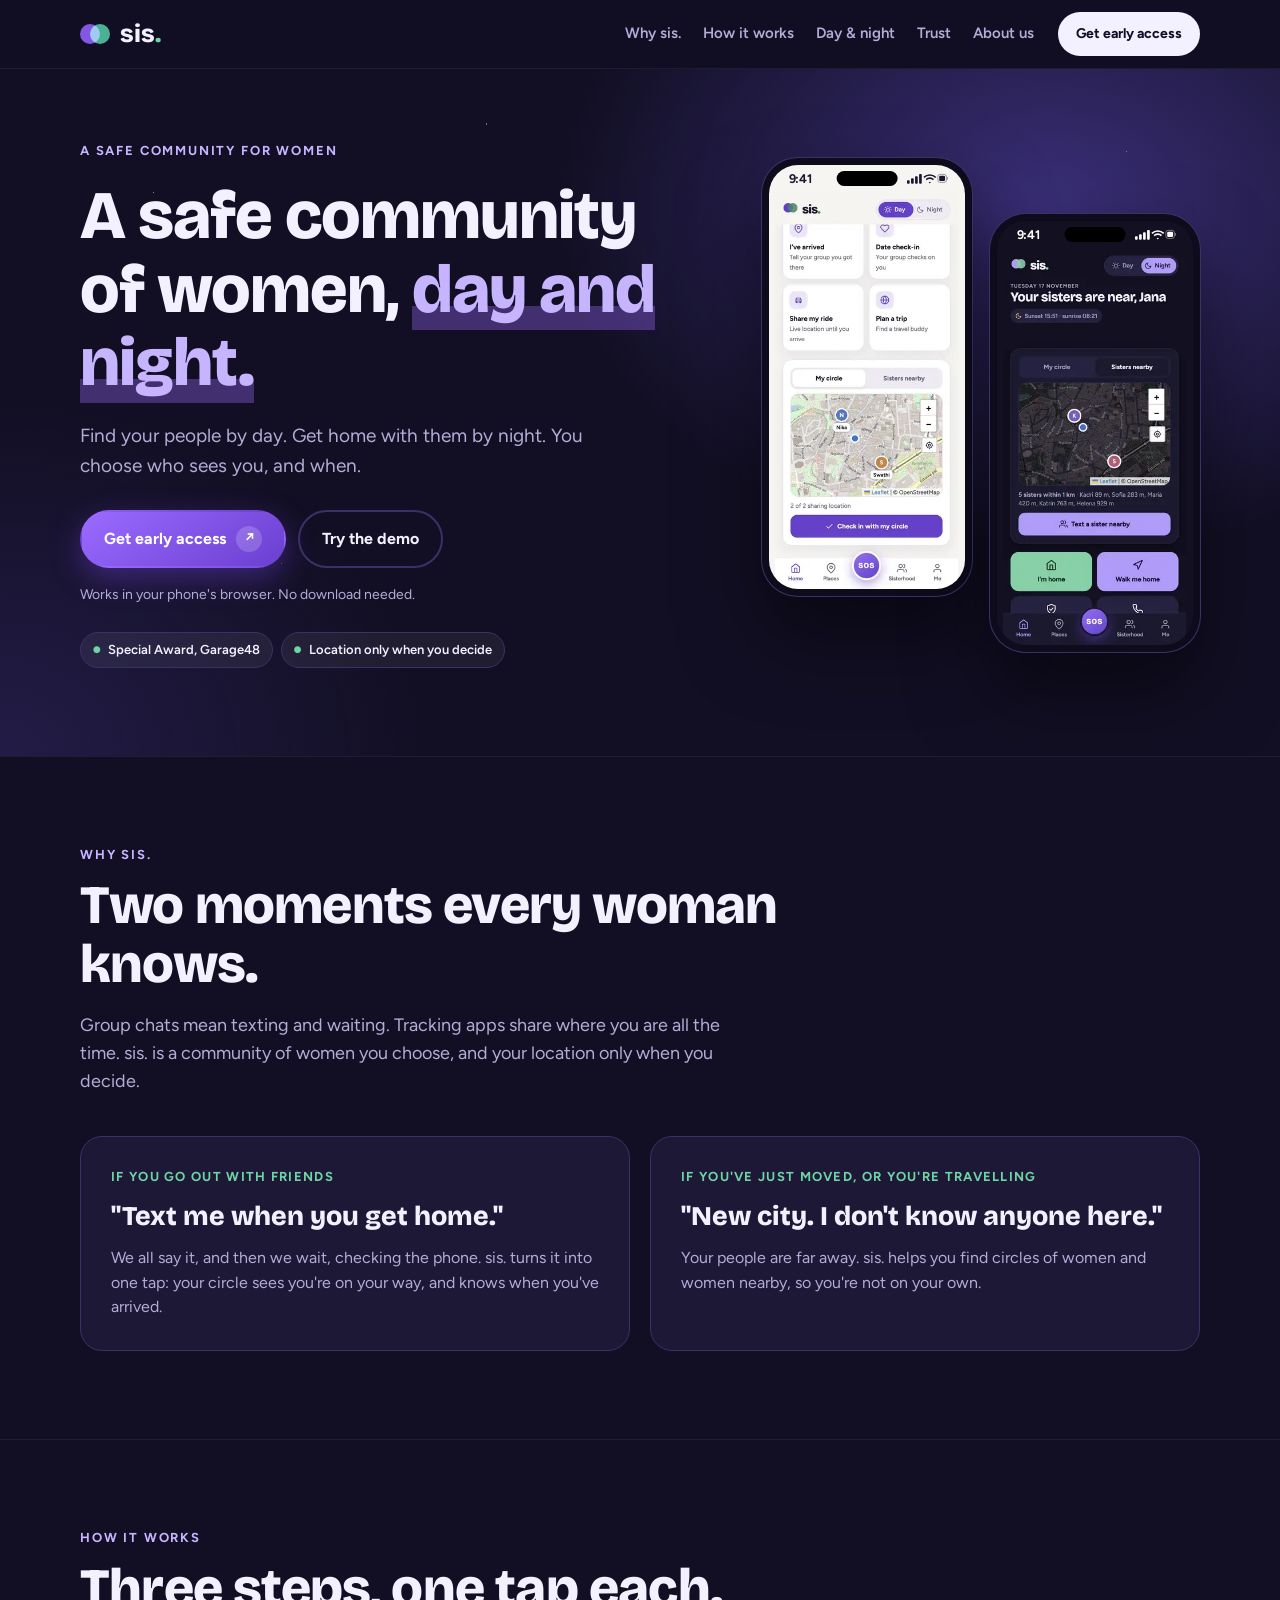
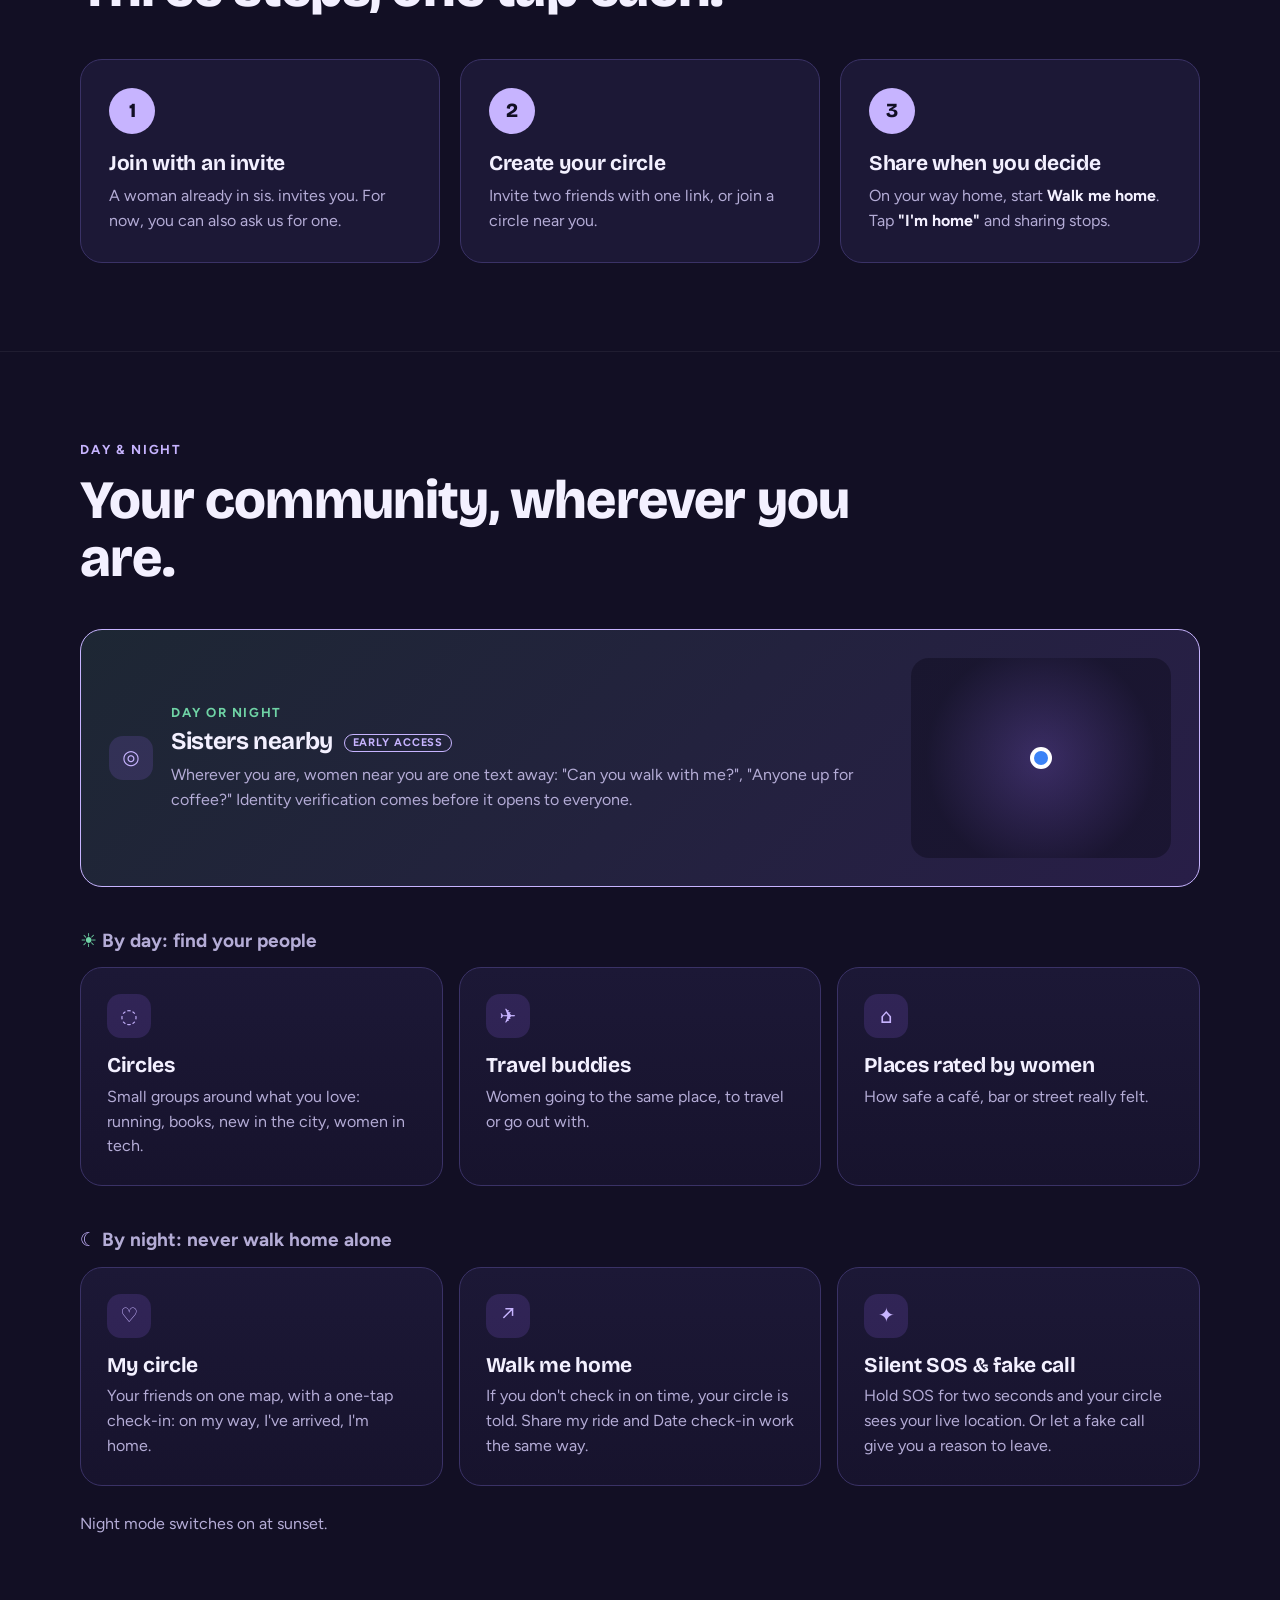
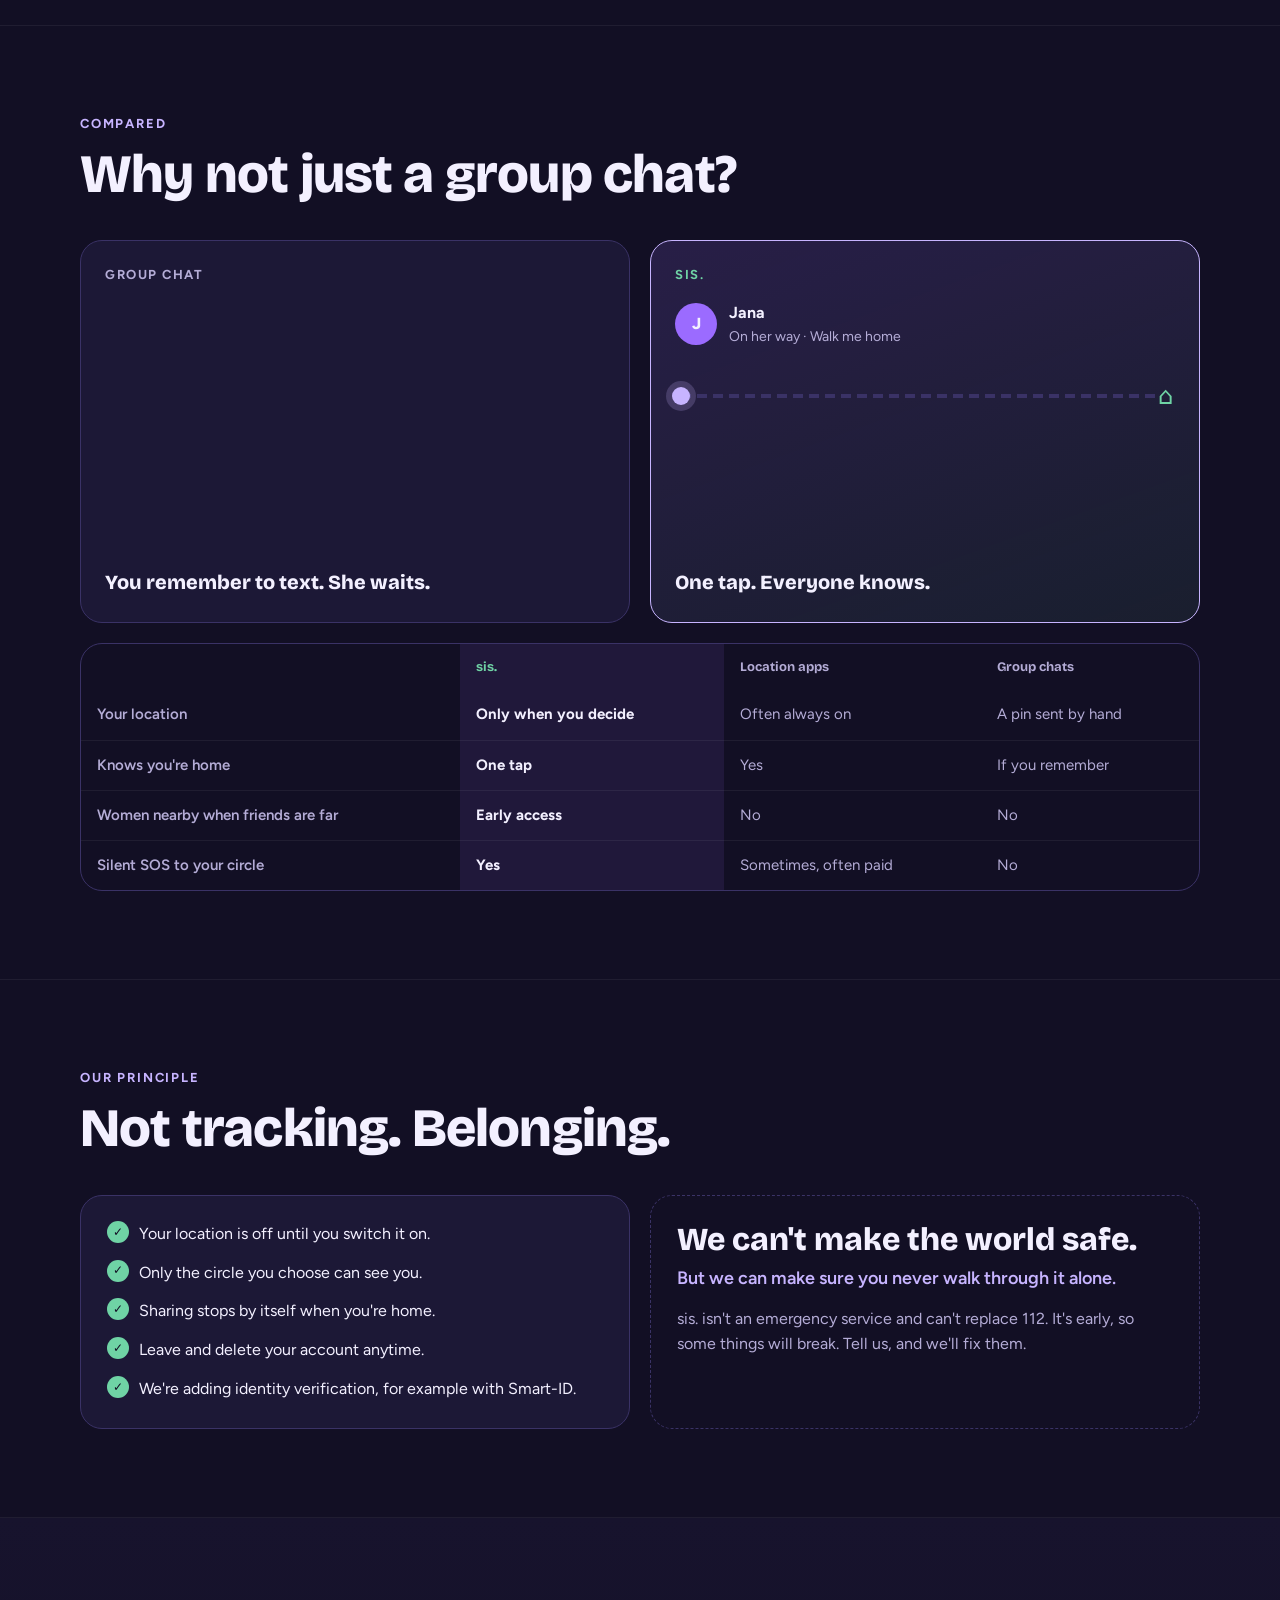
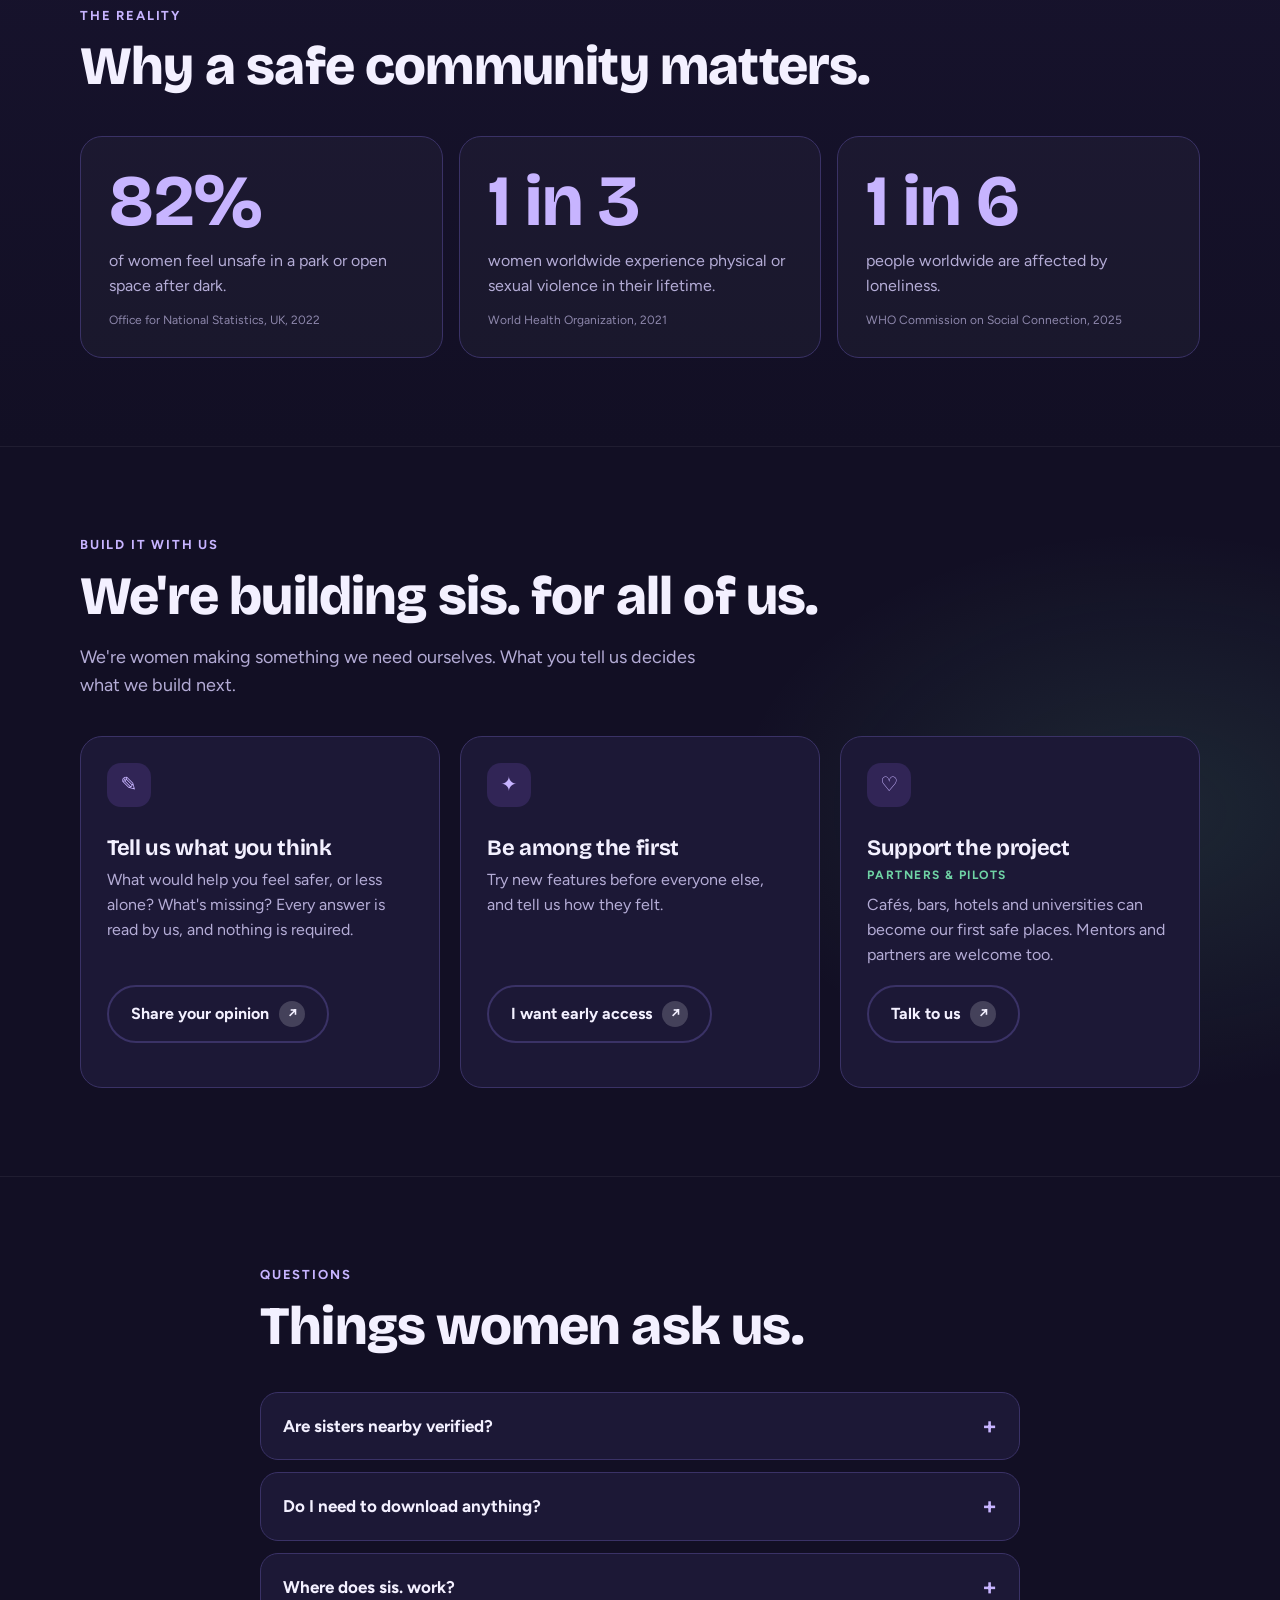
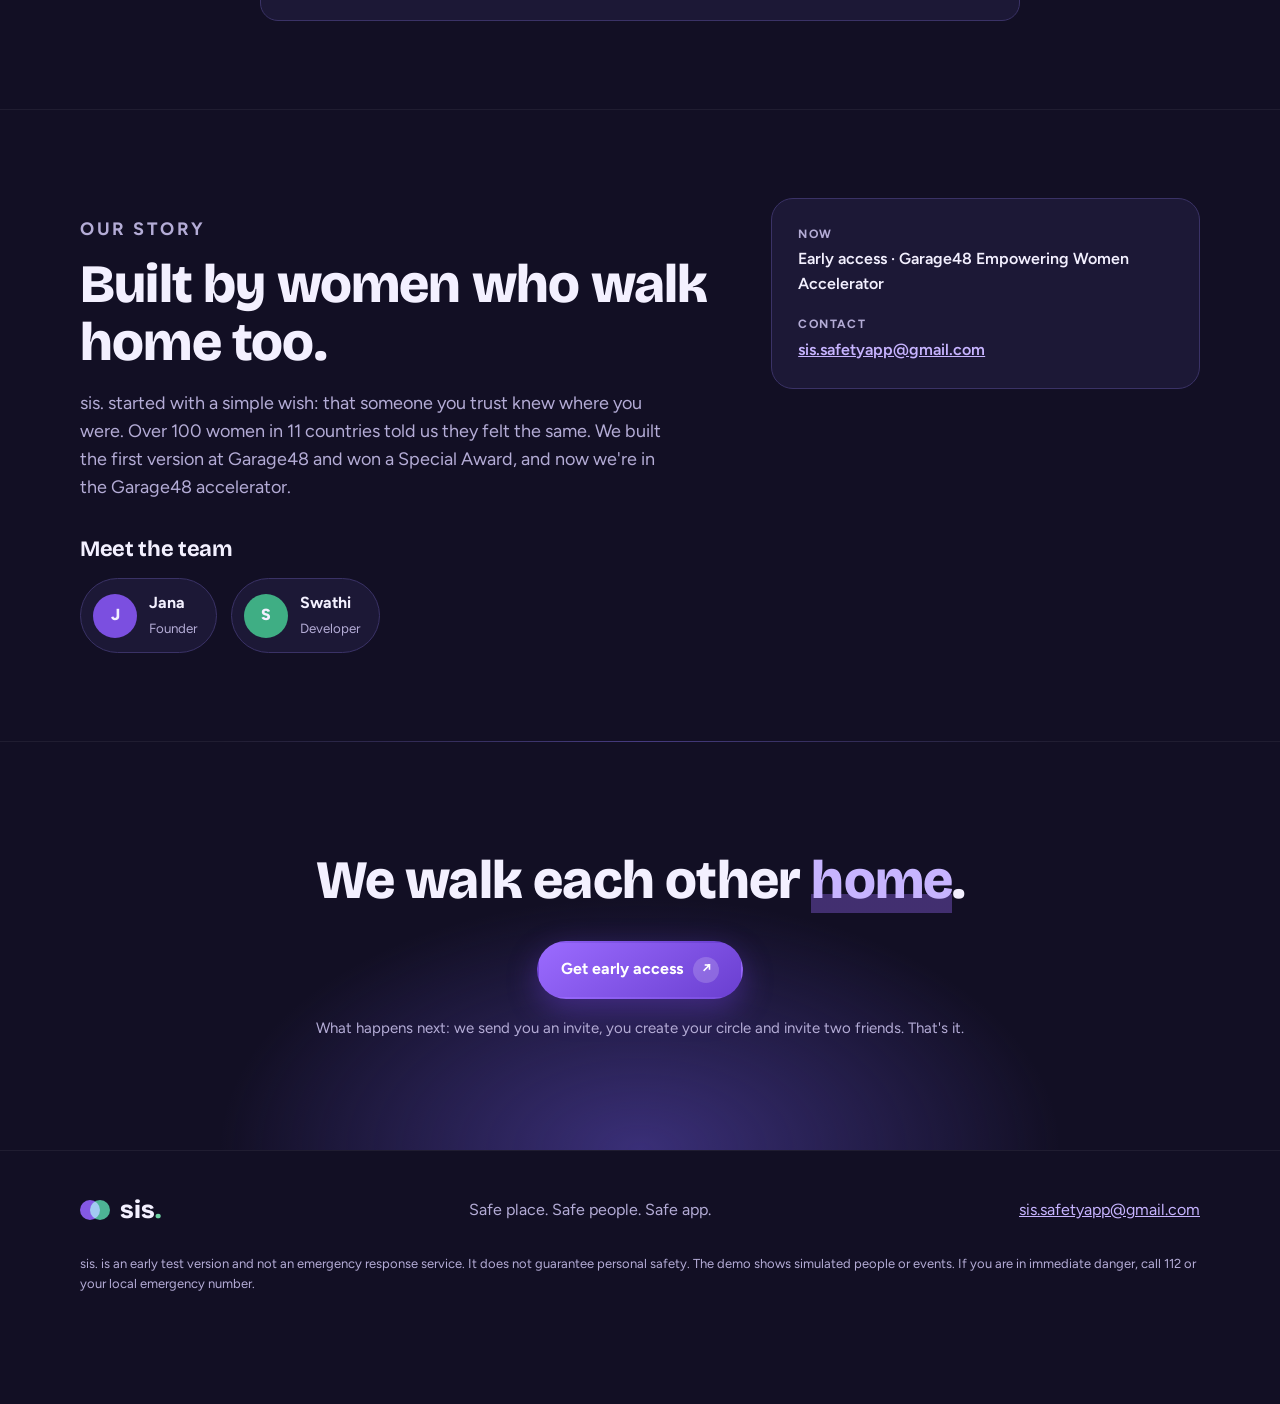
==== index.html @ d37a0a25 "Publish website from 8019225" ====
<!doctype html>
<html lang="en">
<head>
  <meta charset="utf-8">
  <meta name="viewport" content="width=device-width, initial-scale=1, viewport-fit=cover">
  <meta name="theme-color" content="#120f24">
  <meta name="description" content="sis. is a safe community of women. Find your people by day, get home with them by night. You choose who sees you, and when.">
  <meta property="og:type" content="website">
  <meta property="og:title" content="sis. — a safe community of women, day and night">
  <meta property="og:description" content="A safe community of women, day and night. Special Award at Garage48 Empowering Women Hackathon.">
  <meta property="og:url" content="https://sis-safetyapp.github.io/sis/">
  <title>sis. — a safe community of women, day and night</title>
  <link rel="icon" type="image/svg+xml" href="./icon.svg">
  <link rel="preconnect" href="https://fonts.googleapis.com">
  <link rel="preconnect" href="https://fonts.gstatic.com" crossorigin>
  <link href="https://fonts.googleapis.com/css2?family=Bricolage+Grotesque:opsz,wght@12..96,500..800&family=Figtree:wght@400;500;600;700;800&display=swap" rel="stylesheet">
  <link rel="stylesheet" href="./landing.css">
</head>
<body>
  <a class="skip-link" href="#main">Skip to content</a>

  <header class="site-header">
    <div class="container header-inner">
      <a class="brand" href="./" aria-label="sis. home">
        <span class="brand-symbol" aria-hidden="true"><span></span><span></span></span>
        <span>sis<span class="brand-period">.</span></span>
      </a>
      <nav class="main-nav" aria-label="Main navigation">
        <a href="#why">Why sis.</a>
        <a href="#how">How it works</a>
        <a href="#features">Day &amp; night</a>
        <a href="#trust">Trust</a>
        <a href="#about">About us</a>
      </nav>
      <a class="btn btn-small btn-light" href="mailto:sis.safetyapp@gmail.com?subject=Early%20access%20to%20sis.">Get early access</a>
    </div>
  </header>

  <main id="main">

    <!-- HERO -->
    <section class="hero" aria-labelledby="hero-title">
      <div class="stars" aria-hidden="true"></div>
      <div class="container hero-grid">
        <div class="hero-copy">
          <p class="kicker">A safe community for women</p>
          <h1 id="hero-title">A safe community of women, <span class="hl">day and night.</span></h1>
          <p class="lead">Find your people by day. Get home with them by night. You choose who sees you, and when.</p>
          <div class="hero-actions">
            <a class="btn btn-primary" href="mailto:sis.safetyapp@gmail.com?subject=Early%20access%20to%20sis.">Get early access <span class="btn-arrow" aria-hidden="true">↗</span></a>
            <a class="btn btn-ghost" href="./demo/">Try the demo</a>
          </div>
          <p class="hero-note">Works in your phone's browser. No download needed.</p>
          <ul class="badges" aria-label="Highlights">
            <li>Special Award, Garage48</li>
            <li>Location only when you decide</li>
          </ul>
        </div>

        <div class="phones" role="img" aria-label="Two real sis. screens from the demo: by day, your circle on the map; by night, sisters nearby on the same map">
          <div class="mock-phone"><div class="screen shot-day"><div class="sbar" aria-hidden="true"><span class="sb-time">9:41</span><span class="island"></span><span class="sb-ic"><svg viewBox="0 0 46 12" aria-hidden="true"><g fill="currentColor"><rect x="0" y="8" width="3" height="4" rx="1"/><rect x="4.5" y="6" width="3" height="6" rx="1"/><rect x="9" y="3.5" width="3" height="8.5" rx="1"/><rect x="13.5" y="1" width="3" height="11" rx="1"/><path d="M25.5 3.2a8.6 8.6 0 0 1 6 2.4l1.2-1.3a10.4 10.4 0 0 0-14.4 0l1.2 1.3a8.6 8.6 0 0 1 6-2.4Zm0 3.4a5 5 0 0 1 3.5 1.4l1.2-1.3a6.8 6.8 0 0 0-9.4 0l1.2 1.3a5 5 0 0 1 3.5-1.4Zm0 3.3a1.6 1.6 0 0 0-1.2.5l1.2 1.3 1.2-1.3a1.6 1.6 0 0 0-1.2-.5Z"/><rect x="34.5" y="1.5" width="9.5" height="9" rx="2.4" fill="none" stroke="currentColor" stroke-opacity=".45"/><rect x="36" y="3" width="6.5" height="6" rx="1.3"/><rect x="44.8" y="4.5" width="1.2" height="3" rx=".6" opacity=".45"/></g></svg></span></div></div></div>
          <div class="mock-phone"><div class="screen shot-night"><div class="sbar" aria-hidden="true"><span class="sb-time">9:41</span><span class="island"></span><span class="sb-ic"><svg viewBox="0 0 46 12" aria-hidden="true"><g fill="currentColor"><rect x="0" y="8" width="3" height="4" rx="1"/><rect x="4.5" y="6" width="3" height="6" rx="1"/><rect x="9" y="3.5" width="3" height="8.5" rx="1"/><rect x="13.5" y="1" width="3" height="11" rx="1"/><path d="M25.5 3.2a8.6 8.6 0 0 1 6 2.4l1.2-1.3a10.4 10.4 0 0 0-14.4 0l1.2 1.3a8.6 8.6 0 0 1 6-2.4Zm0 3.4a5 5 0 0 1 3.5 1.4l1.2-1.3a6.8 6.8 0 0 0-9.4 0l1.2 1.3a5 5 0 0 1 3.5-1.4Zm0 3.3a1.6 1.6 0 0 0-1.2.5l1.2 1.3 1.2-1.3a1.6 1.6 0 0 0-1.2-.5Z"/><rect x="34.5" y="1.5" width="9.5" height="9" rx="2.4" fill="none" stroke="currentColor" stroke-opacity=".45"/><rect x="36" y="3" width="6.5" height="6" rx="1.3"/><rect x="44.8" y="4.5" width="1.2" height="3" rx=".6" opacity=".45"/></g></svg></span></div></div></div>
        </div>
      </div>
    </section>

    <!-- WHY: relevance + preference -->
    <section class="section" id="why" aria-labelledby="why-title">
      <div class="container">
        <p class="eyebrow">Why sis.</p>
        <h2 id="why-title" class="display">Two moments every woman knows.</h2>
        <p class="section-lead">Group chats mean texting and waiting. Tracking apps share where you are all the time. sis. is a community of women you choose, and your location only when you decide.</p>
        <div class="split">
          <article class="persona">
            <p class="persona-who">If you go out with friends</p>
            <p class="persona-quote">"Text me when you get home."</p>
            <p>We all say it, and then we wait, checking the phone. sis. turns it into one tap: your circle sees you're on your way, and knows when you've arrived.</p>
          </article>
          <article class="persona">
            <p class="persona-who">If you've just moved, or you're travelling</p>
            <p class="persona-quote">"New city. I don't know anyone here."</p>
            <p>Your people are far away. sis. helps you find circles of women and women nearby, so you're not on your own.</p>
          </article>
        </div>
      </div>
    </section>

    <!-- HOW -->
    <section class="section" id="how" aria-labelledby="how-title">
      <div class="container">
        <p class="eyebrow">How it works</p>
        <h2 id="how-title" class="display">Three steps, one tap each.</h2>
        <ol class="steps">
          <li><span class="step-n">1</span><h3>Join with an invite</h3><p>A woman already in sis. invites you. For now, you can also ask us for one.</p></li>
          <li><span class="step-n">2</span><h3>Create your circle</h3><p>Invite two friends with one link, or join a circle near you.</p></li>
          <li><span class="step-n">3</span><h3>Share when you decide</h3><p>On your way home, start <b>Walk me home</b>. Tap <b>"I'm home"</b> and sharing stops.</p></li>
        </ol>
      </div>
    </section>

    <!-- DAY & NIGHT -->
    <section class="section" id="features" aria-labelledby="features-title">
      <div class="container">
        <p class="eyebrow">Day &amp; night</p>
        <h2 id="features-title" class="display">Your community, wherever you are.</h2>
        <article class="nearby">
          <span class="f-ic" aria-hidden="true">◎</span>
          <div>
            <p class="nearby-when">Day or night</p>
            <h3>Sisters nearby <span class="tag">early access</span></h3>
            <p>Wherever you are, women near you are one text away: "Can you walk with me?", "Anyone up for coffee?" Identity verification comes before it opens to everyone.</p>
          </div>
          <div class="radar" aria-hidden="true">
            <span class="ring"></span><span class="ring r2"></span>
            <span class="me"></span>
            <span class="sis s1">K</span><span class="sis s2">M</span><span class="sis s3">H</span>
            <p class="rb ask">Can someone walk with me?</p>
            <p class="rb ans"><b>Kadri · 89 m</b>On my way, 2 min</p>
          </div>
        </article>
        <h3 class="group-title"><span class="sun" aria-hidden="true">☀</span> By day: find your people</h3>
        <div class="feature-grid">
          <article class="feature"><span class="f-ic" aria-hidden="true">◌</span><h3>Circles</h3><p>Small groups around what you love: running, books, new in the city, women in tech.</p></article>
          <article class="feature"><span class="f-ic" aria-hidden="true">✈</span><h3>Travel buddies</h3><p>Women going to the same place, to travel or go out with.</p></article>
          <article class="feature"><span class="f-ic" aria-hidden="true">⌂</span><h3>Places rated by women</h3><p>How safe a café, bar or street really felt.</p></article>
        </div>
        <h3 class="group-title"><span class="moon" aria-hidden="true">☾</span> By night: never walk home alone</h3>
        <div class="feature-grid">
          <article class="feature"><span class="f-ic" aria-hidden="true">♡</span><h3>My circle</h3><p>Your friends on one map, with a one-tap check-in: on my way, I've arrived, I'm home.</p></article>
          <article class="feature"><span class="f-ic" aria-hidden="true">↗</span><h3>Walk me home</h3><p>If you don't check in on time, your circle is told. Share my ride and Date check-in work the same way.</p></article>
          <article class="feature"><span class="f-ic" aria-hidden="true">✦</span><h3>Silent SOS &amp; fake call</h3><p>Hold SOS for two seconds and your circle sees your live location. Or let a fake call give you a reason to leave.</p></article>
        </div>
        <p class="note-line">Night mode switches on at sunset.</p>
      </div>
    </section>

    <!-- COMPARED: compact, animated -->
    <section class="section" id="compared" aria-labelledby="compared-title">
      <div class="container">
        <p class="eyebrow">Compared</p>
        <h2 id="compared-title" class="display">Why not just a group chat?</h2>
        <div class="vs">
          <div class="vs-card">
            <p class="vs-head">Group chat</p>
            <div class="chat" aria-label="A group chat: Text me when you get home. Then: Home? Then: Jana?? Still no answer.">
              <p class="bub b1"><span>Nika · 23:10</span>Text me when you get home!</p>
              <p class="bub b2"><span>Nika · 23:48</span>Home?</p>
              <p class="bub b3"><span>Nika · 00:15</span>Jana??</p>
              <p class="typing" aria-hidden="true"><i></i><i></i><i></i></p>
            </div>
            <p class="vs-foot">You remember to text. She waits.</p>
          </div>
          <div class="vs-card us">
            <p class="vs-head">sis.</p>
            <div class="walk" aria-label="sis.: Jana is on her way, then Jana is home, and sharing stops.">
              <div class="who"><span class="av">J</span><span><b>Jana</b><span class="st st-way">On her way · Walk me home</span><span class="st st-home">Home · 00:12</span></span></div>
              <div class="route" aria-hidden="true"><span class="dot"></span><span class="pin">⌂</span></div>
              <p class="done" aria-hidden="true">✓ Your circle knows. Sharing stopped.</p>
            </div>
            <p class="vs-foot">One tap. Everyone knows.</p>
          </div>
        </div>
        <div class="table-wrap" role="region" aria-label="Comparison, scroll sideways" tabindex="0">
          <table class="compare">
            <thead><tr><th scope="col"></th><th scope="col" class="us">sis.</th><th scope="col">Location apps</th><th scope="col">Group chats</th></tr></thead>
            <tbody>
              <tr><th scope="row">Your location</th><td class="us" data-l="sis.">Only when you decide</td><td data-l="Location apps">Often always on</td><td data-l="Group chats">A pin sent by hand</td></tr>
              <tr><th scope="row">Knows you're home</th><td class="us" data-l="sis.">One tap</td><td data-l="Location apps">Yes</td><td data-l="Group chats">If you remember</td></tr>
              <tr><th scope="row">Women nearby when friends are far</th><td class="us" data-l="sis.">Early access</td><td data-l="Location apps">No</td><td data-l="Group chats">No</td></tr>
              <tr><th scope="row">Silent SOS to your circle</th><td class="us" data-l="sis.">Yes</td><td data-l="Location apps">Sometimes, often paid</td><td data-l="Group chats">No</td></tr>
            </tbody>
          </table>
        </div>
      </div>
    </section>

    <!-- TRUST: comparison + principles + small imperfection -->
    <section class="section" id="trust" aria-labelledby="trust-title">
      <div class="container">
        <p class="eyebrow">Our principle</p>
        <h2 id="trust-title" class="display">Not tracking. Belonging.</h2>
        <div class="trust-grid">
          <ul class="checks">
            <li>Your location is off until you switch it on.</li>
            <li>Only the circle you choose can see you.</li>
            <li>Sharing stops by itself when you're home.</li>
            <li>Leave and delete your account anytime.</li>
            <li>We're adding identity verification, for example with Smart-ID.</li>
          </ul>
          <div class="honest"><p class="honest-big">We can't make the world safe.</p><p class="honest-sub">But we can make sure you never walk through it alone.</p><p>sis. isn't an emergency service and can't replace 112. It's early, so some things will break. Tell us, and we'll fix them.</p></div>
        </div>
      </div>
    </section>

    <!-- REALITY -->
    <section class="section numbers" id="numbers" aria-labelledby="numbers-title">
      <div class="container">
        <p class="eyebrow">The reality</p>
        <h2 id="numbers-title" class="display">Why a safe community matters.</h2>
        <div class="stat-row">
          <div class="stat"><b>82%</b><p>of women feel unsafe in a park or open space after dark.</p><cite>Office for National Statistics, UK, 2022</cite></div>
          <div class="stat"><b>1 in 3</b><p>women worldwide experience physical or sexual violence in their lifetime.</p><cite>World Health Organization, 2021</cite></div>
          <div class="stat"><b>1 in 6</b><p>people worldwide are affected by loneliness.</p><cite>WHO Commission on Social Connection, 2025</cite></div>
        </div>
      </div>
    </section>


    <!-- BUILD WITH US: feedback, testers, partners -->
    <section class="section venues" id="next" aria-labelledby="next-title">
      <div class="container">
        <p class="eyebrow">Build it with us</p>
        <h2 id="next-title" class="display">We're building sis. for all of us.</h2>
        <p class="section-lead">We're women making something we need ourselves. What you tell us decides what we build next.</p>
        <div class="help-grid">
          <article class="help"><span class="f-ic" aria-hidden="true">✎</span><h3>Tell us what you think</h3><p>What would help you feel safer, or less alone? What's missing? Every answer is read by us, and nothing is required.</p><a class="btn btn-ghost" href="https://tally.so/r/4a7DrO" target="_blank" rel="noopener">Share your opinion <span class="btn-arrow" aria-hidden="true">↗</span></a></article>
          <article class="help"><span class="f-ic" aria-hidden="true">✦</span><h3>Be among the first</h3><p>Try new features before everyone else, and tell us how they felt.</p><a class="btn btn-ghost" href="mailto:sis.safetyapp@gmail.com?subject=Early%20access%20to%20sis.">I want early access <span class="btn-arrow" aria-hidden="true">↗</span></a></article>
          <article class="help"><span class="f-ic" aria-hidden="true">♡</span><h3>Support the project</h3><p class="help-label">Partners &amp; pilots</p><p>Cafés, bars, hotels and universities can become our first safe places. Mentors and partners are welcome too.</p><a class="btn btn-ghost" href="mailto:sis.safetyapp@gmail.com?subject=Supporting%20sis.">Talk to us <span class="btn-arrow" aria-hidden="true">↗</span></a></article>
        </div>
      </div>
    </section>

    <!-- FAQ -->
    <section class="section" id="faq" aria-labelledby="faq-title">
      <div class="container narrow">
        <p class="eyebrow">Questions</p>
        <h2 id="faq-title" class="display">Things women ask us.</h2>
        <details><summary>Are sisters nearby verified?</summary><p>Not yet. We're adding identity verification, for example with Smart-ID, before Sisters nearby opens to everyone.</p></details>
        <details><summary>Do I need to download anything?</summary><p>No. Open sis. in your phone's browser. On iPhone tap Share, then Add to Home Screen; on Android tap ⋮, then Install app.</p></details>
        <details><summary>Where does sis. work?</summary><p>Anywhere with a phone and the internet. Our first users are in different countries; we launch first in Estonia.</p></details>
      </div>
    </section>


    <!-- ABOUT -->
    <section class="section about" id="about" aria-labelledby="about-title">
      <div class="container about-grid">
        <div>
          <p class="eyebrow">Our story</p>
          <h2 id="about-title" class="display">Built by women who walk home too.</h2>
          <p>sis. started with a simple wish: that someone you trust knew where you were. Over 100 women in 11 countries told us they felt the same. We built the first version at Garage48 and won a Special Award, and now we're in the Garage48 accelerator.</p>
          <h3 class="sub">Meet the team</h3>
          <!-- CONTENT TO ADD: team photos, roles and LinkedIn links. -->
          <ul class="team">
            <li><span class="team-av" aria-hidden="true">J</span><div><b>Jana</b><small>Founder</small></div></li>
            <li><span class="team-av t2" aria-hidden="true">S</span><div><b>Swathi</b><small>Developer</small></div></li>
          </ul>
        </div>
        <dl class="facts">
          <div><dt>Now</dt><dd>Early access · Garage48 Empowering Women Accelerator</dd></div>
          <div><dt>Contact</dt><dd><a href="mailto:sis.safetyapp@gmail.com">sis.safetyapp@gmail.com</a></dd></div>
        </dl>
      </div>
    </section>

    <!-- FINAL CTA -->
    <section class="cta" aria-labelledby="cta-title">
      <div class="container">
        <h2 id="cta-title" class="display">We walk each other <span class="hl">home</span>.</h2>
        <a class="btn btn-primary" href="mailto:sis.safetyapp@gmail.com?subject=Early%20access%20to%20sis.">Get early access <span class="btn-arrow" aria-hidden="true">↗</span></a>
        <p class="next-step">What happens next: we send you an invite, you create your circle and invite two friends. That's it.</p>
      </div>
    </section>
  </main>

  <footer class="site-footer">
    <div class="container footer-inner">
      <a class="brand" href="./" aria-label="sis. home">
        <span class="brand-symbol" aria-hidden="true"><span></span><span></span></span>
        <span>sis<span class="brand-period">.</span></span>
      </a>
      <p>Safe place. Safe people. Safe app.</p>
      <a href="mailto:sis.safetyapp@gmail.com">sis.safetyapp@gmail.com</a>
    </div>
    <p class="container disclaimer">sis. is an early test version and not an emergency response service. It does not guarantee personal safety. The demo shows simulated people or events. If you are in immediate danger, call 112 or your local emergency number.</p>
  </footer>

  <a class="sticky-cta" href="mailto:sis.safetyapp@gmail.com?subject=Early%20access%20to%20sis.">Get early access <span class="btn-arrow" aria-hidden="true">↗</span></a>
</body>
</html>
---- landing.css ----
:root {
  --night: #120f24;
  --night-2: #1c1836;
  --night-3: #2a2450;
  --line: #3a3266;
  --ink: #f3f0ff;
  --muted: #b4acd6;
  --accent: #6a3fd0;
  --accent-2: #9b6bff;
  --lilac: #c7b4ff;
  --mint: #6fd3a5;
  --radius: 22px;
  --display: "Bricolage Grotesque", system-ui, sans-serif;
  --body: "Figtree", system-ui, sans-serif;
}

* { box-sizing: border-box; }
html { scroll-behavior: smooth; }
body { margin: 0; font-family: var(--body); color: var(--ink); background: var(--night); line-height: 1.55; -webkit-font-smoothing: antialiased; }
img, svg { max-width: 100%; }
a { color: var(--lilac); }
h1, h2, h3 { font-family: var(--display); line-height: 1.08; margin: 0; letter-spacing: -0.015em; }
p { margin: 0; }

.container { width: min(1120px, 100% - 40px); margin-inline: auto; }
.narrow { width: min(760px, 100% - 40px); }
.skip-link { position: absolute; left: -9999px; top: 8px; background: var(--ink); color: var(--night); padding: 10px 14px; border-radius: 10px; z-index: 50; }
.skip-link:focus { left: 12px; }
:focus-visible { outline: 3px solid var(--mint); outline-offset: 3px; border-radius: 6px; }

/* ---------- header ---------- */
.site-header { position: sticky; top: 0; z-index: 20; background: rgba(18, 15, 36, .82); backdrop-filter: blur(14px); -webkit-backdrop-filter: blur(14px); border-bottom: 1px solid rgba(255,255,255,.06); }
.header-inner { display: flex; align-items: center; gap: 24px; height: 68px; }
.brand { display: inline-flex; align-items: center; gap: 10px; font-family: var(--display); font-weight: 800; font-size: 25px; color: var(--ink); text-decoration: none; }
.brand-symbol { position: relative; width: 30px; height: 20px; }
.brand-symbol span { position: absolute; top: 0; width: 20px; height: 20px; border-radius: 50%; mix-blend-mode: screen; }
.brand-symbol span:first-child { left: 0; background: #7b4fe0; }
.brand-symbol span:last-child { left: 10px; background: #3fae84; }
.brand-period { color: var(--mint); }
.main-nav { display: flex; gap: 22px; margin-left: auto; }
.main-nav a { color: var(--muted); text-decoration: none; font-weight: 600; font-size: 15px; }
.main-nav a:hover { color: var(--ink); }

/* ---------- buttons ---------- */
.btn { display: inline-flex; align-items: center; gap: 10px; padding: 14px 22px; border-radius: 999px; font-weight: 700; font-size: 16px; text-decoration: none; border: 2px solid transparent; transition: transform .15s ease, background .15s ease; }
.btn:hover { transform: translateY(-1px); }
.btn-primary { color: #fff; background: linear-gradient(145deg, var(--accent-2), var(--accent)); box-shadow: 0 10px 30px rgba(106, 63, 208, .45); }
.btn-ghost { color: var(--ink); border-color: var(--line); }
.btn-ghost:hover { border-color: var(--lilac); }
.btn-light { color: var(--night); background: var(--ink); }
.btn-small { padding: 9px 16px; font-size: 14px; }
.btn-arrow { display: inline-grid; place-items: center; width: 26px; height: 26px; border-radius: 50%; background: rgba(255,255,255,.18); font-size: 14px; }

/* ---------- hero ---------- */
.hero { position: relative; overflow: hidden; padding: 72px 0 88px; background:
  radial-gradient(700px 500px at 82% 20%, #3a2f78 0%, rgba(58,47,120,0) 70%),
  radial-gradient(600px 500px at 0% 100%, #231c47 0%, rgba(35,28,71,0) 70%), var(--night); }
.stars { position: absolute; inset: 0; background-image:
  radial-gradient(1.5px 1.5px at 12% 18%, #fff8 50%, transparent 51%),
  radial-gradient(1.5px 1.5px at 38% 8%, #fff6 50%, transparent 51%),
  radial-gradient(1px 1px at 62% 28%, #fff7 50%, transparent 51%),
  radial-gradient(1.5px 1.5px at 88% 12%, #fff5 50%, transparent 51%),
  radial-gradient(1px 1px at 72% 66%, #fff4 50%, transparent 51%),
  radial-gradient(1px 1px at 22% 72%, #fff4 50%, transparent 51%); }
.hero-grid { position: relative; display: grid; grid-template-columns: 1.35fr .65fr; gap: 56px; align-items: center; }
.kicker, .eyebrow { font-weight: 700; font-size: 13px; letter-spacing: .14em; text-transform: uppercase; color: var(--lilac); }
.hero h1 { margin-top: 18px; font-size: clamp(42px, 6vw, 74px); font-weight: 800; }
.hl { color: var(--lilac); background: linear-gradient(transparent 70%, rgba(155,107,255,.35) 70%); }
.lead { margin-top: 22px; max-width: 560px; font-size: 19px; color: var(--muted); }
.hero-actions { display: flex; flex-wrap: wrap; gap: 12px; margin-top: 30px; }
.hero-note { margin-top: 16px; font-size: 14px; color: var(--muted); }
.badges { display: flex; flex-wrap: wrap; gap: 8px; margin: 26px 0 0; padding: 0; list-style: none; }
.badges li { font-size: 13px; font-weight: 600; padding: 7px 12px; border-radius: 999px; background: rgba(255,255,255,.06); border: 1px solid var(--line); }
.badges li::before { content: "●"; color: var(--mint); margin-right: 7px; font-size: 9px; vertical-align: 2px; }

/* ---------- sections ---------- */
.section { padding: 88px 0; border-top: 1px solid rgba(255,255,255,.06); }
.display { margin-top: 12px; font-size: clamp(32px, 4.4vw, 54px); font-weight: 800; max-width: 820px; }
.section-lead { margin-top: 18px; max-width: 640px; font-size: 18px; color: var(--muted); }
.note-line { margin-top: 26px; color: var(--muted); }
h3 { font-size: 21px; }

.split { display: grid; grid-template-columns: 1fr 1fr; gap: 20px; margin-top: 40px; }
.persona { padding: 30px; border-radius: var(--radius); background: var(--night-2); border: 1px solid var(--line); }
.persona-who { font-size: 13px; font-weight: 700; letter-spacing: .1em; text-transform: uppercase; color: var(--mint); }
.persona-quote { margin: 14px 0; font-family: var(--display); font-size: 27px; font-weight: 800; line-height: 1.15; }
.persona p:last-child { color: var(--muted); }

.steps { display: grid; grid-template-columns: repeat(3, 1fr); gap: 20px; margin: 40px 0 0; padding: 0; list-style: none; counter-reset: none; }
.steps li { position: relative; padding: 28px; border-radius: var(--radius); background: var(--night-2); border: 1px solid var(--line); }
.step-n { display: grid; place-items: center; width: 46px; height: 46px; margin-bottom: 18px; border-radius: 50%; font-family: var(--display); font-weight: 800; font-size: 20px; color: var(--night); background: var(--lilac); }
.steps p { margin-top: 10px; color: var(--muted); }
.steps b { color: var(--ink); }

.feature-grid { display: grid; grid-template-columns: repeat(3, 1fr); gap: 16px; margin-top: 40px; }
.feature { padding: 26px; border-radius: var(--radius); background: linear-gradient(180deg, var(--night-2), #17132d); border: 1px solid var(--line); }
.f-ic { display: grid; place-items: center; width: 44px; height: 44px; margin-bottom: 16px; border-radius: 14px; background: rgba(155,107,255,.16); color: var(--lilac); font-size: 20px; }
.feature p { margin-top: 8px; color: var(--muted); }

.install { display: grid; grid-template-columns: 1fr 1fr; gap: 16px; margin: 32px 0 28px; }
.install article { padding: 24px; border-radius: var(--radius); background: var(--night-2); border: 1px solid var(--line); }
.install p { margin-top: 8px; color: var(--muted); }
.install b { color: var(--ink); }

.numbers { background: linear-gradient(180deg, #17132d, var(--night)); }
.stat-row { display: grid; grid-template-columns: repeat(3, 1fr); gap: 16px; margin-top: 40px; }
.stat { padding: 28px; border-radius: var(--radius); border: 1px solid var(--line); background: rgba(255,255,255,.03); }
.stat b { display: block; font-family: var(--display); font-size: clamp(48px, 6vw, 72px); line-height: 1; color: var(--lilac); }
.stat p { margin-top: 12px; color: var(--muted); }
.source { margin-top: 20px; font-size: 13px; color: var(--muted); }

.table-wrap { margin-top: 36px; overflow-x: auto; border-radius: var(--radius); border: 1px solid var(--line); }
.compare { width: 100%; min-width: 640px; border-collapse: collapse; font-size: 15px; }
.compare th, .compare td { padding: 16px 18px; text-align: left; border-bottom: 1px solid rgba(255,255,255,.06); vertical-align: top; }
.compare thead th { font-family: var(--display); font-size: 16px; color: var(--muted); }
.compare tbody th { color: var(--muted); font-weight: 600; }
.compare .us { background: rgba(155,107,255,.1); color: var(--ink); font-weight: 700; }
.compare thead .us { color: var(--lilac); }
.compare tr:last-child th, .compare tr:last-child td { border-bottom: 0; }

.venues { background: radial-gradient(600px 400px at 90% 50%, rgba(111,211,165,.12), transparent 70%), var(--night); }
.venues-grid { display: grid; grid-template-columns: 1.1fr .9fr; gap: 48px; align-items: center; }
.venues .btn { margin-top: 28px; }
.checks { margin: 0; padding: 26px; list-style: none; display: grid; gap: 14px; border-radius: var(--radius); background: var(--night-2); border: 1px solid var(--line); }
.checks li { position: relative; padding-left: 32px; }
.checks li::before { content: "✓"; position: absolute; left: 0; top: -1px; display: grid; place-items: center; width: 22px; height: 22px; border-radius: 50%; font-size: 12px; font-weight: 800; color: var(--night); background: var(--mint); }

details { margin-top: 12px; border-radius: 18px; background: var(--night-2); border: 1px solid var(--line); }
details:first-of-type { margin-top: 36px; }
summary { cursor: pointer; list-style: none; padding: 20px 56px 20px 22px; position: relative; font-weight: 700; font-size: 17px; }
summary::-webkit-details-marker { display: none; }
summary::after { content: "+"; position: absolute; right: 22px; top: 50%; transform: translateY(-50%); font-size: 24px; color: var(--lilac); }
details[open] summary::after { content: "–"; }
details p { padding: 0 22px 20px; color: var(--muted); }

.timeline { position: relative; margin: 40px 0 0; padding: 0 0 0 30px; list-style: none; display: grid; gap: 30px; }
.timeline::before { content: ""; position: absolute; left: 7px; top: 6px; bottom: 6px; width: 2px; background: var(--line); }
.timeline li { position: relative; }
.timeline li::before { content: ""; position: absolute; left: -30px; top: 4px; width: 16px; height: 16px; border-radius: 50%; background: var(--accent-2); box-shadow: 0 0 0 5px rgba(155,107,255,.18); }
.timeline li.future::before { background: var(--night); border: 2px dashed var(--lilac); box-shadow: none; }
.when { font-size: 13px; font-weight: 700; letter-spacing: .1em; text-transform: uppercase; color: var(--mint); }
.timeline h3 { margin-top: 6px; }
.timeline p { margin-top: 6px; max-width: 640px; color: var(--muted); }

.about-grid { display: grid; grid-template-columns: 1.2fr .8fr; gap: 48px; align-items: start; }
.about-grid > div > p { margin-top: 18px; max-width: 600px; color: var(--muted); font-size: 18px; }
.sub { margin-top: 36px; font-size: 22px; }
.team { display: flex; flex-wrap: wrap; gap: 14px; margin: 16px 0 0; padding: 0; list-style: none; }
.team li { display: flex; align-items: center; gap: 12px; padding: 12px 18px 12px 12px; border-radius: 999px; background: var(--night-2); border: 1px solid var(--line); }
.team b { display: block; } .team small { color: var(--muted); }
.team-av { display: grid; place-items: center; width: 44px; height: 44px; border-radius: 50%; font-weight: 800; background: #7b4fe0; }
.team-av.t2 { background: #3fae84; }
.facts { margin: 0; padding: 26px; display: grid; gap: 18px; border-radius: var(--radius); background: var(--night-2); border: 1px solid var(--line); }
.facts dt { font-size: 12px; font-weight: 700; letter-spacing: .12em; text-transform: uppercase; color: var(--muted); }
.facts dd { margin: 4px 0 0; font-weight: 600; }

.cta { padding: 110px 0; text-align: center; border-top: 1px solid rgba(255,255,255,.06); background: radial-gradient(600px 360px at 50% 100%, #3a2f78, transparent 70%), var(--night); }
.cta .display { margin: 0 auto 30px; }

.site-footer { padding: 40px 0 110px; border-top: 1px solid rgba(255,255,255,.06); color: var(--muted); }
.footer-inner { display: flex; flex-wrap: wrap; align-items: center; justify-content: space-between; gap: 16px; }
.disclaimer { margin-top: 24px; font-size: 13px; }

.sticky-cta { display: none; }

/* ---------- responsive ---------- */
@media (max-width: 900px) {
  .main-nav { display: none; }
  .header-inner .btn-small { margin-left: auto; }
  .hero-grid, .venues-grid, .about-grid { grid-template-columns: 1fr; gap: 44px; }
  .feature-grid { grid-template-columns: 1fr 1fr; }
  .steps, .stat-row { grid-template-columns: 1fr; }
}
@media (max-width: 520px) {
  .container, .narrow { width: calc(100% - 32px); }
  .hero { padding: 44px 0 64px; }
  .lead { font-size: 17px; }
  .section { padding: 64px 0; }
  .split, .feature-grid, .install { grid-template-columns: 1fr; }
  .persona, .steps li, .feature, .stat { padding: 22px; }
  .persona-quote { font-size: 23px; }
  .hero-actions .btn { flex: 1 1 auto; justify-content: center; }
  .sticky-cta { position: fixed; left: 16px; right: 16px; bottom: max(16px, env(safe-area-inset-bottom)); z-index: 30; display: flex; align-items: center; justify-content: space-between; padding: 14px 14px 14px 22px; border-radius: 999px; font-weight: 800; color: #fff; text-decoration: none; background: linear-gradient(145deg, var(--accent-2), var(--accent)); box-shadow: 0 12px 32px rgba(0,0,0,.5); }
}
@media (prefers-reduced-motion: reduce) {
  html { scroll-behavior: auto; }
  .btn { transition: none; }
  .btn:hover { transform: none; }
}

/* ---------- community version additions ---------- */
.hero h1 { font-size: clamp(42px, 5.4vw, 68px); }
.phones { display: flex; gap: 18px; align-items: flex-start; justify-self: end; }
.mock-phone { width: 210px; padding: 7px; border-radius: 36px; background: #0d0b1c; box-shadow: 0 0 0 1px var(--line), 0 40px 80px rgba(0,0,0,.5); }
.mock-phone + .mock-phone { margin-top: 56px; }
.mock-phone .screen { aspect-ratio: 390 / 844; border-radius: 29px; background-size: cover; background-position: top center; }
.shot-day { background-image: url("[data-uri]"); }
.shot-night { background-image: url("[data-uri]"); }

.group-title { margin-top: 44px; font-size: 19px; color: var(--muted); font-family: var(--body); font-weight: 700; letter-spacing: 0; }
.group-title .sun { color: var(--mint); } .group-title .moon { color: var(--lilac); }
.group-title + .feature-grid { margin-top: 16px; }
.feature-grid:has(> :nth-child(4)) { grid-template-columns: repeat(4, 1fr); }
.tag { display: inline-block; margin-left: 6px; padding: 2px 8px; border-radius: 99px; font-family: var(--body); font-size: 11px; font-weight: 700; letter-spacing: .08em; text-transform: uppercase; color: var(--lilac); border: 1px solid var(--lilac); vertical-align: 3px; }
.trust-grid { display: grid; grid-template-columns: 1fr 1fr; gap: 20px; margin-top: 20px; align-items: stretch; }
.honest { padding: 26px; border-radius: var(--radius); border: 1px dashed var(--line); color: var(--muted); }
.honest b { color: var(--ink); }
.stat cite { display: block; margin-top: 12px; font-size: 12px; font-style: normal; color: var(--muted); opacity: .75; }
.next-step { margin-top: 18px; color: var(--muted); font-size: 15px; }
@media (max-width: 900px) {
  .phones { justify-self: center; }
  .feature-grid:has(> :nth-child(4)) { grid-template-columns: 1fr 1fr; }
  .trust-grid { grid-template-columns: 1fr; }
}
@media (max-width: 520px) {
  .phones { gap: 12px; }
  .mock-phone { width: 46%; max-width: 165px; padding: 5px; border-radius: 28px; }
  .mock-phone .screen { border-radius: 23px; }
  .mock-phone + .mock-phone { margin-top: 36px; }
  .feature-grid:has(> :nth-child(4)) { grid-template-columns: 1fr; }
}

#trust .trust-grid { margin-top: 36px; }

.nearby { display: grid; grid-template-columns: 44px 1fr; gap: 18px; align-items: start; margin-top: 40px; padding: 28px; border-radius: var(--radius); border: 1px solid var(--lilac); background: linear-gradient(135deg, rgba(111,211,165,.12), rgba(155,107,255,.16)); }
.nearby .f-ic { margin: 0; }
.nearby-when { font-size: 13px; font-weight: 700; letter-spacing: .12em; text-transform: uppercase; color: var(--mint); }
.nearby h3 { margin-top: 6px; font-size: 24px; }
.nearby p:last-child { margin-top: 8px; max-width: 720px; color: var(--muted); }
@media (max-width: 520px) { .nearby { grid-template-columns: 1fr; padding: 22px; } }

/* status bar so the screens read like a real phone */
.mock-phone .screen { position: relative; overflow: hidden; container-type: inline-size; background-size: auto 93.5%; background-position: center bottom; background-repeat: no-repeat; }
.mock-phone .shot-day { background-color: #f6f5f1; color: #1b1630; }
.mock-phone .shot-night { background-color: #131021; color: #fff; }
.sbar { position: absolute; top: 0; left: 0; right: 0; height: 6.5%; display: flex; align-items: center; justify-content: space-between; padding: 0 8.5cqw 0 10cqw; font-family: var(--body); font-weight: 700; font-size: 6.4cqw; letter-spacing: -.01em; }
.sbar .island { position: absolute; left: 50%; top: 22%; width: 31%; height: 56%; transform: translateX(-50%); border-radius: 99px; background: #000; }
.sbar .sb-ic { display: flex; } .sbar svg { width: 21cqw; height: auto; display: block; }
@media (max-width: 900px) { .phones { width: 100%; max-width: 440px; justify-content: center; } }

/* ---------- compared ---------- */
.vs { display: grid; grid-template-columns: 1fr 1fr; gap: 20px; margin-top: 36px; }
.vs-card { padding: 24px; border-radius: var(--radius); background: var(--night-2); border: 1px solid var(--line); display: flex; flex-direction: column; }
.vs-card.us { border-color: var(--lilac); background: linear-gradient(160deg, rgba(155,107,255,.16), rgba(111,211,165,.08)); }
.vs-head { font-size: 13px; font-weight: 700; letter-spacing: .12em; text-transform: uppercase; color: var(--muted); }
.vs-card.us .vs-head { color: var(--mint); }
.vs-foot { margin-top: auto; padding-top: 16px; font-family: var(--display); font-weight: 800; font-size: 20px; }
.chat, .walk { position: relative; height: 250px; margin-top: 16px; }
.bub { width: fit-content; max-width: 85%; margin-bottom: 10px; padding: 9px 14px; border-radius: 16px 16px 16px 4px; background: var(--night-3); font-size: 15px; opacity: 0; animation: bub 9s infinite; }
.bub span { display: block; font-size: 11px; color: var(--muted); }
.b2 { animation-delay: 1.4s; } .b3 { animation-delay: 2.8s; }
@keyframes bub { 0% { opacity: 0; transform: translateY(8px); } 6%, 88% { opacity: 1; transform: none; } 96%, 100% { opacity: 0; } }
.typing { display: inline-flex; gap: 4px; padding: 10px 14px; border-radius: 16px; background: var(--night-3); opacity: 0; animation: bub 9s 4.2s infinite; }
.typing i { width: 6px; height: 6px; border-radius: 50%; background: var(--muted); animation: blink 1.2s infinite; }
.typing i:nth-child(2) { animation-delay: .2s; } .typing i:nth-child(3) { animation-delay: .4s; }
@keyframes blink { 50% { opacity: .25; } }
.who { display: flex; gap: 12px; align-items: center; }
.av { display: grid; place-items: center; width: 42px; height: 42px; border-radius: 50%; background: var(--accent-2); font-weight: 800; }
.who b { display: block; }
.st { display: block; font-size: 14px; color: var(--muted); }
.st-home { display: none; color: var(--mint); font-weight: 700; }
.route { position: relative; height: 4px; margin: 46px 18px 0 6px; border-radius: 4px; background: repeating-linear-gradient(90deg, var(--line) 0 10px, transparent 10px 16px); }
.route .dot { position: absolute; top: 50%; left: 0; width: 18px; height: 18px; margin: -9px 0 0 -9px; border-radius: 50%; background: var(--lilac); box-shadow: 0 0 0 6px rgba(199,180,255,.2); animation: walk 9s infinite ease-in-out; }
.route .pin { position: absolute; right: -16px; top: 50%; transform: translateY(-50%); font-size: 24px; color: var(--mint); }
@keyframes walk { 0% { left: 0; } 55%, 100% { left: calc(100% - 30px); } }
.done { margin-top: 34px; padding: 12px 14px; border-radius: 14px; background: rgba(111,211,165,.14); color: var(--mint); font-weight: 700; opacity: 0; animation: done 9s infinite; }
@keyframes done { 0%, 58% { opacity: 0; transform: translateY(6px); } 64%, 92% { opacity: 1; transform: none; } 100% { opacity: 0; } }
.walk .st-way { animation: way 9s infinite; overflow: hidden; } .walk .st-home { display: block; height: 0; overflow: hidden; animation: home 9s infinite; }
@keyframes way { 0%, 57% { height: auto; opacity: 1; } 58%, 100% { height: 0; opacity: 0; } }
@keyframes home { 0%, 57% { height: 0; } 58%, 100% { height: 1.5em; } }
.table-wrap { margin-top: 20px; overflow-x: auto; border-radius: var(--radius); border: 1px solid var(--line); }
.compare { width: 100%; min-width: 560px; border-collapse: collapse; font-size: 15px; }
.compare th, .compare td { padding: 13px 16px; text-align: left; border-bottom: 1px solid rgba(255,255,255,.06); }
.compare tbody tr:last-child > * { border-bottom: 0; }
.compare thead th { font-size: 13px; color: var(--muted); font-weight: 700; }
.compare tbody th { font-weight: 600; color: var(--muted); }
.compare td { color: var(--muted); }
.compare .us { color: var(--ink); font-weight: 700; background: rgba(155,107,255,.10); }
.compare thead .us { color: var(--mint); }
@media (max-width: 760px) { .vs { grid-template-columns: 1fr; } .chat { height: 230px; } .walk { height: 185px; } }
@media (max-width: 620px) {
  .table-wrap { overflow: visible; border: 0; }
  .compare { min-width: 0; }
  .compare thead { display: none; }
  .compare tbody, .compare tr, .compare th, .compare td { display: block; }
  .compare tr { margin-bottom: 12px; padding: 14px 16px; border-radius: 16px; background: var(--night-2); border: 1px solid var(--line); }
  .compare th, .compare td { padding: 3px 0; border: 0; }
  .compare tbody th { color: var(--ink); font-family: var(--display); font-size: 17px; padding-bottom: 6px; }
  .compare td { display: flex; justify-content: space-between; gap: 12px; }
  .compare td::before { content: attr(data-l); color: var(--muted); font-weight: 500; }
  .compare .us { background: none; color: var(--mint); }
}
@media (prefers-reduced-motion: reduce) {
  .bub, .typing, .done { animation: none; opacity: 1; }
  .route .dot { animation: none; left: calc(100% - 30px); }
  .walk .st-way { display: none; } .walk .st-home { animation: none; height: auto; }
}

/* ---------- sisters nearby animation ---------- */
.nearby { grid-template-columns: 44px 1fr 260px; align-items: center; }
.radar { position: relative; height: 200px; border-radius: 18px; background: radial-gradient(circle at 50% 50%, rgba(155,107,255,.18), rgba(18,15,36,.6) 70%); overflow: hidden; }
.radar .me { position: absolute; left: 50%; top: 50%; width: 14px; height: 14px; margin: -7px; border-radius: 50%; background: #3b82f6; box-shadow: 0 0 0 4px #fff; }
.radar .ring { position: absolute; left: 50%; top: 50%; width: 220px; height: 220px; margin: -110px; border-radius: 50%; border: 2px solid var(--lilac); opacity: 0; animation: ring 3s infinite ease-out; }
.radar .r2 { animation-delay: 1.5s; }
@keyframes ring { 0% { transform: scale(.1); opacity: .8; } 100% { transform: scale(1); opacity: 0; } }
.radar .sis { position: absolute; display: grid; place-items: center; width: 28px; height: 28px; border-radius: 50%; border: 2px solid #fff; font-size: 12px; font-weight: 800; color: #fff; opacity: 0; animation: pop 10s infinite; }
.radar .s1 { left: 62%; top: 30%; background: #6a3fd0; } .radar .s2 { left: 22%; top: 58%; background: #3f8f84; animation-delay: .5s; } .radar .s3 { left: 30%; top: 76%; background: #b0507a; animation-delay: 1s; }
@keyframes pop { 0%, 8% { opacity: 0; transform: scale(.4); } 14%, 92% { opacity: 1; transform: none; } 100% { opacity: 0; } }
.radar .rb { position: absolute; max-width: 78%; padding: 7px 11px; border-radius: 14px; font-size: 13px; line-height: 1.3; opacity: 0; }
.radar .ask { left: 10px; top: 10px; background: var(--night-3); border-bottom-left-radius: 4px; animation: rb 10s 2.5s infinite; }
.radar .ans { right: 10px; bottom: 10px; background: var(--mint); color: var(--night); border-bottom-right-radius: 4px; animation: rb2 10s 2.5s infinite; }
.radar .ans b { display: block; font-size: 11px; }
@keyframes rb { 0% { opacity: 0; transform: translateY(6px); } 5%, 70% { opacity: 1; transform: none; } 78%, 100% { opacity: 0; } }
@keyframes rb2 { 0%, 20% { opacity: 0; transform: translateY(6px); } 26%, 70% { opacity: 1; transform: none; } 78%, 100% { opacity: 0; } }
@media (max-width: 760px) { .nearby { grid-template-columns: 44px 1fr; } .radar { grid-column: 1 / -1; } }
@media (max-width: 520px) { .nearby { grid-template-columns: 1fr; } .radar { grid-column: auto; } }
/* ---------- honest ---------- */
.honest-big { font-family: var(--display); font-size: clamp(24px, 2.6vw, 32px); font-weight: 800; line-height: 1.1; color: var(--ink); }
.honest-sub { margin: 8px 0 14px; font-size: 18px; color: var(--lilac); font-weight: 600; }
/* ---------- build with us ---------- */
.help-grid { display: grid; grid-template-columns: repeat(3, 1fr); gap: 20px; margin-top: 36px; }
.help { display: flex; flex-direction: column; padding: 26px; border-radius: var(--radius); background: var(--night-2); border: 1px solid var(--line); }
.help h3 { margin-top: 14px; font-size: 22px; }
.help p { margin-top: 8px; color: var(--muted); }
.help .help-label { margin: 6px 0 0; font-size: 12px; font-weight: 700; letter-spacing: .12em; text-transform: uppercase; color: var(--mint); }
.help .btn { margin-top: auto; align-self: flex-start; }
.help p + .btn, .help p:not(.help-label) { margin-bottom: 18px; }
@media (max-width: 900px) { .help-grid { grid-template-columns: 1fr; } }
@media (prefers-reduced-motion: reduce) {
  .radar .ring { animation: none; opacity: .3; transform: scale(.8); }
  .radar .sis, .radar .rb { animation: none; opacity: 1; }
}
.nearby .radar .rb { margin: 0; max-width: 78%; }
.nearby .radar .ans { color: var(--night); }
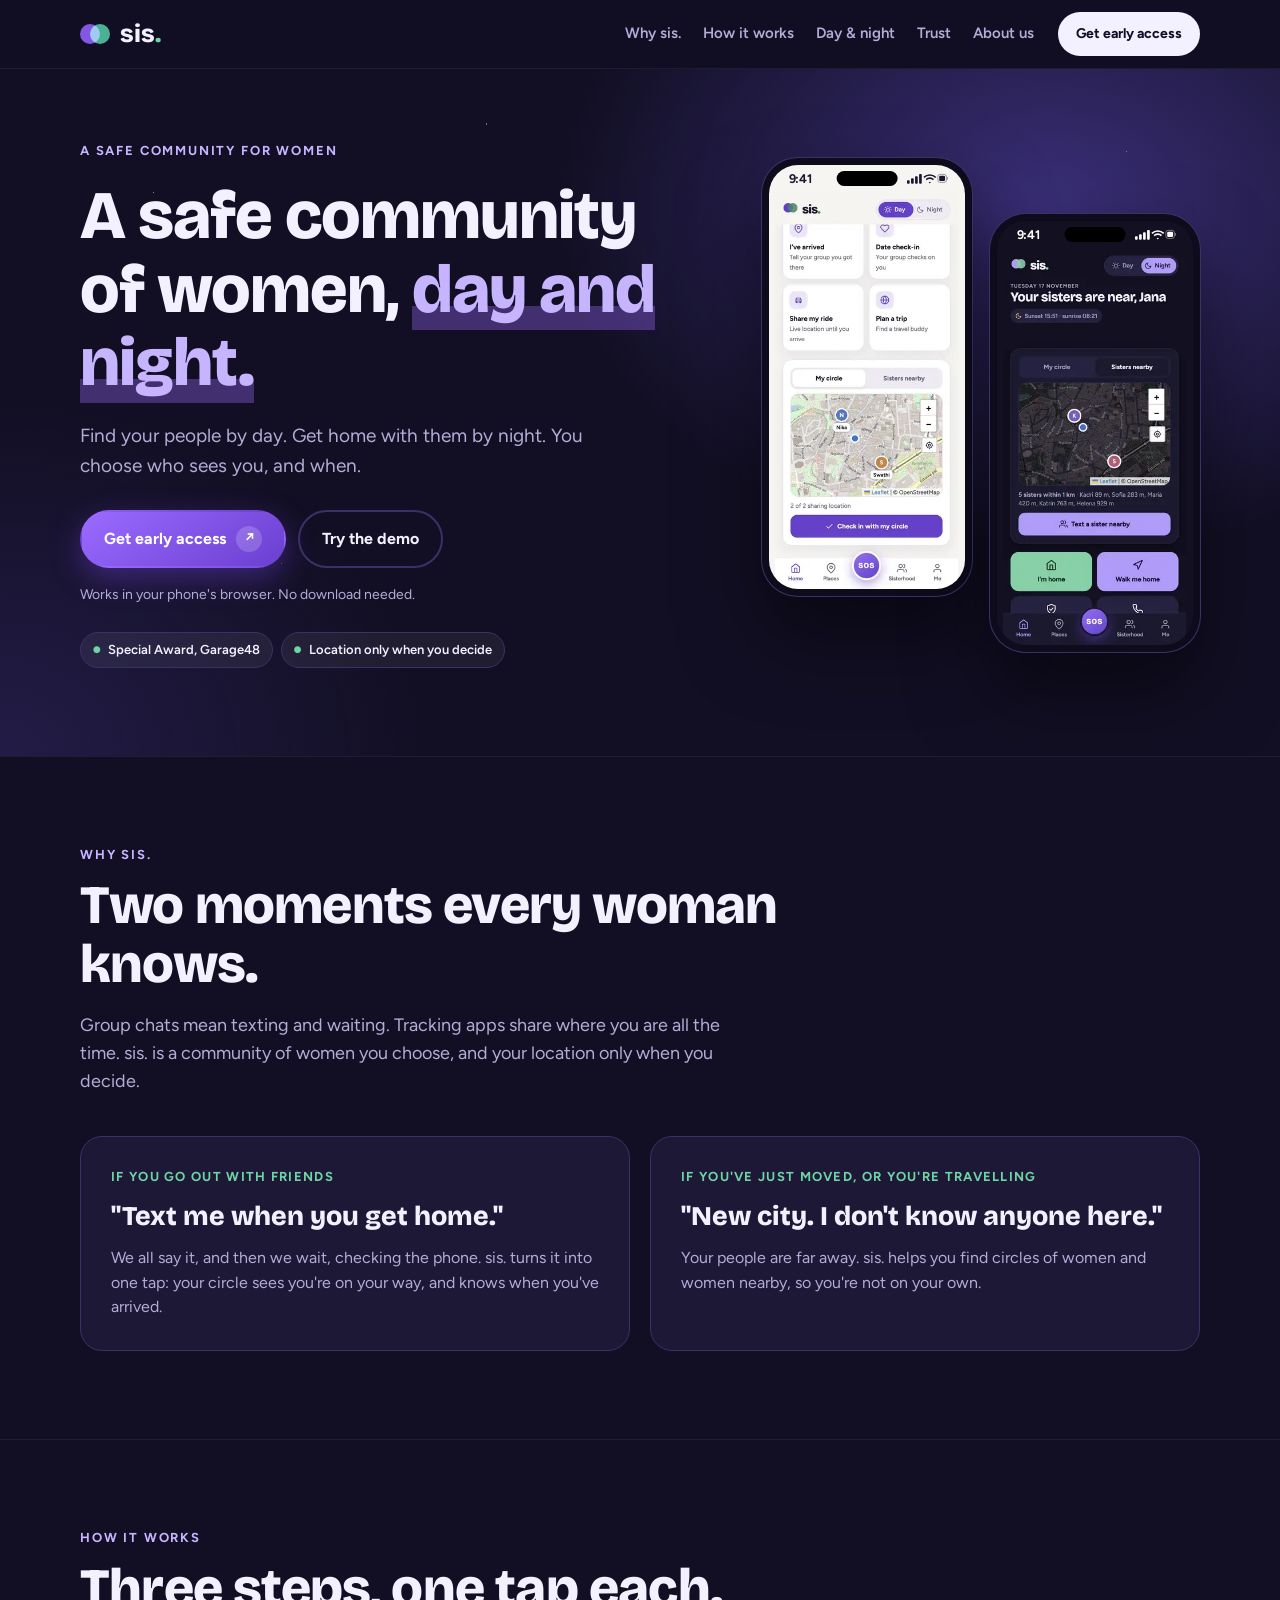
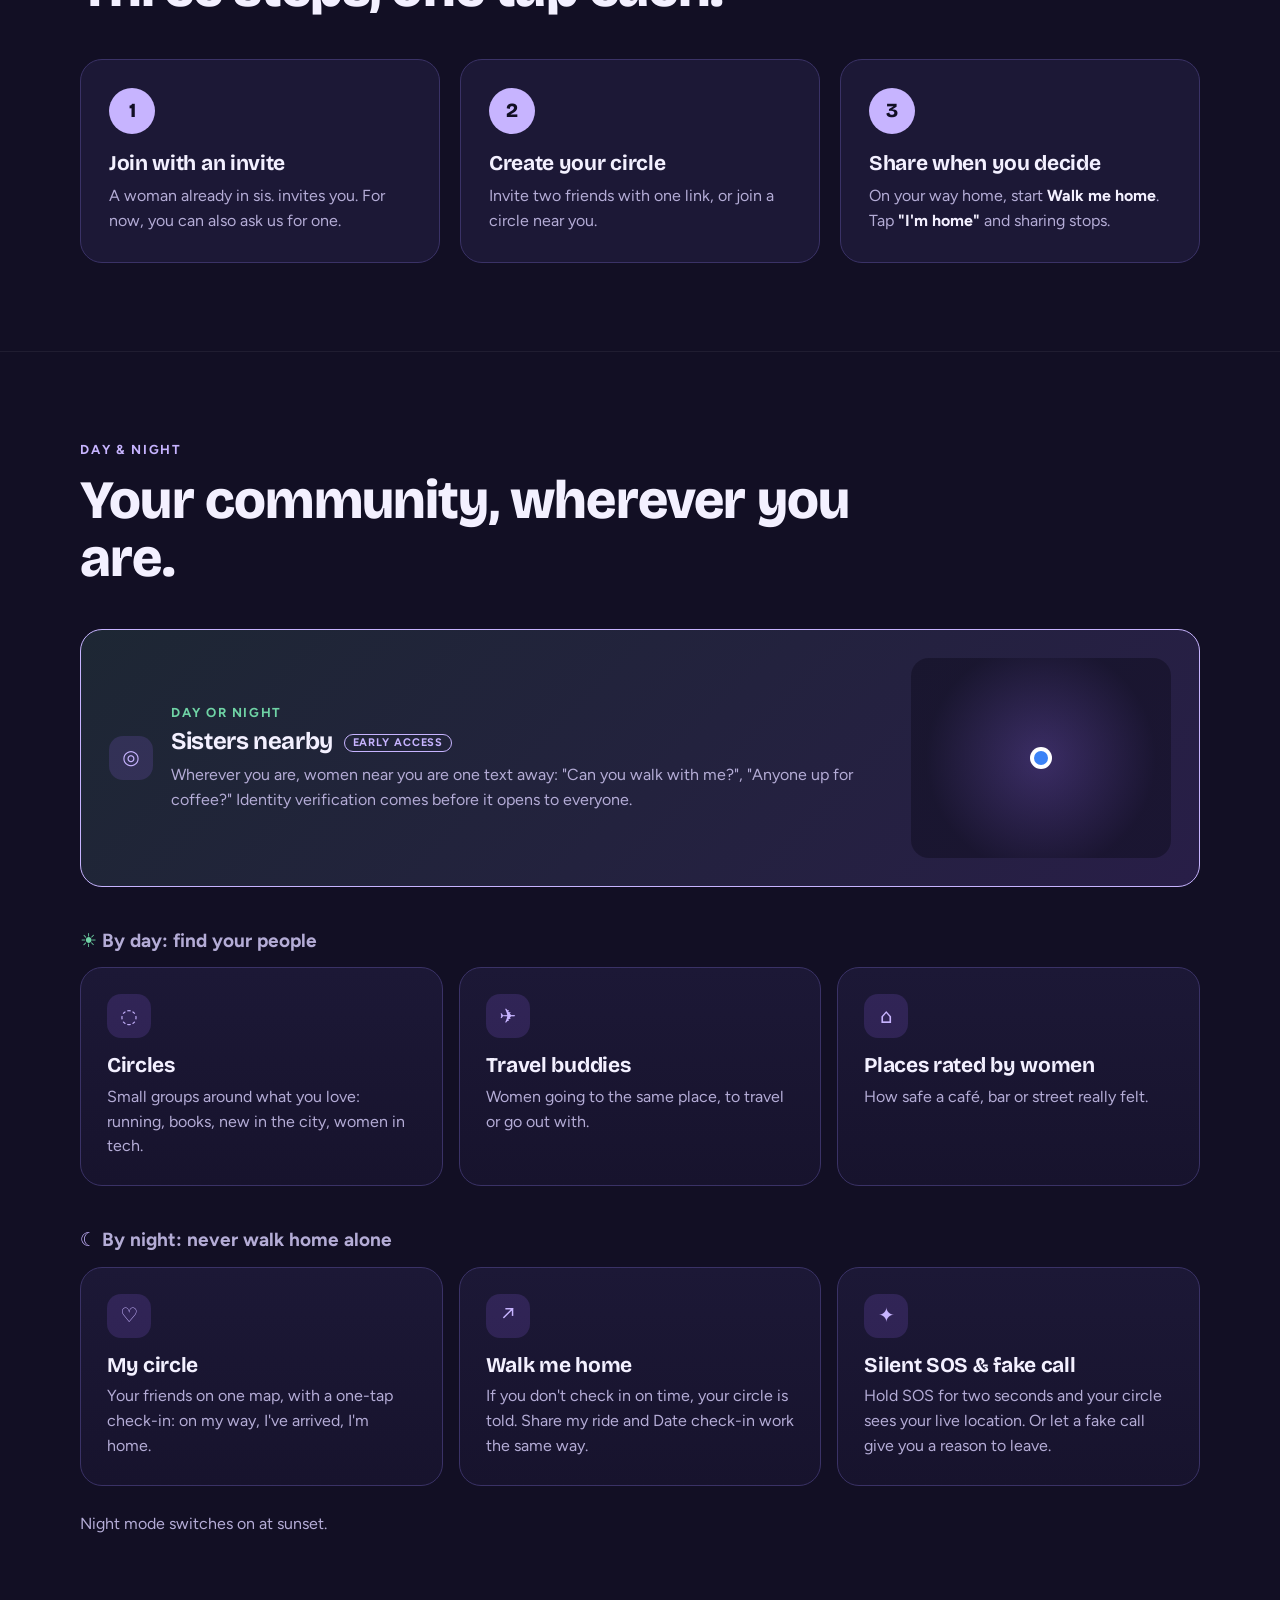
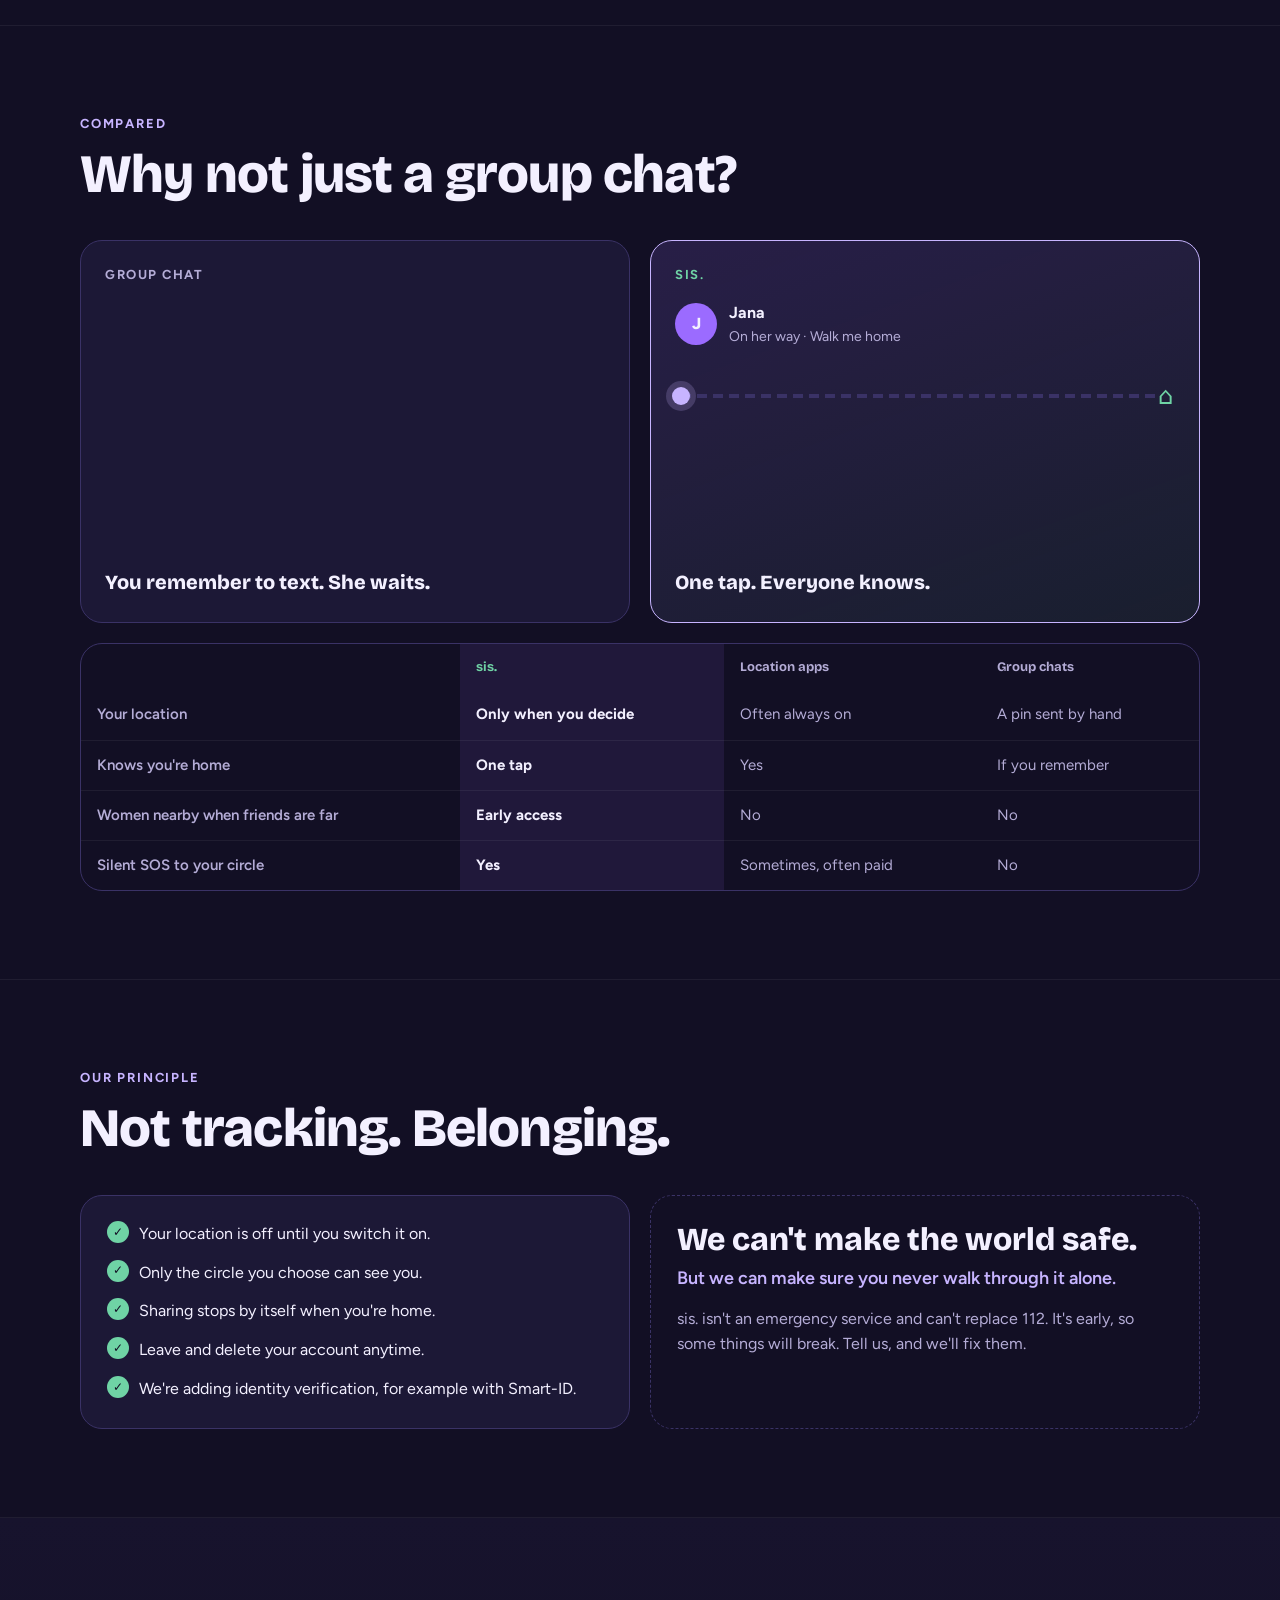
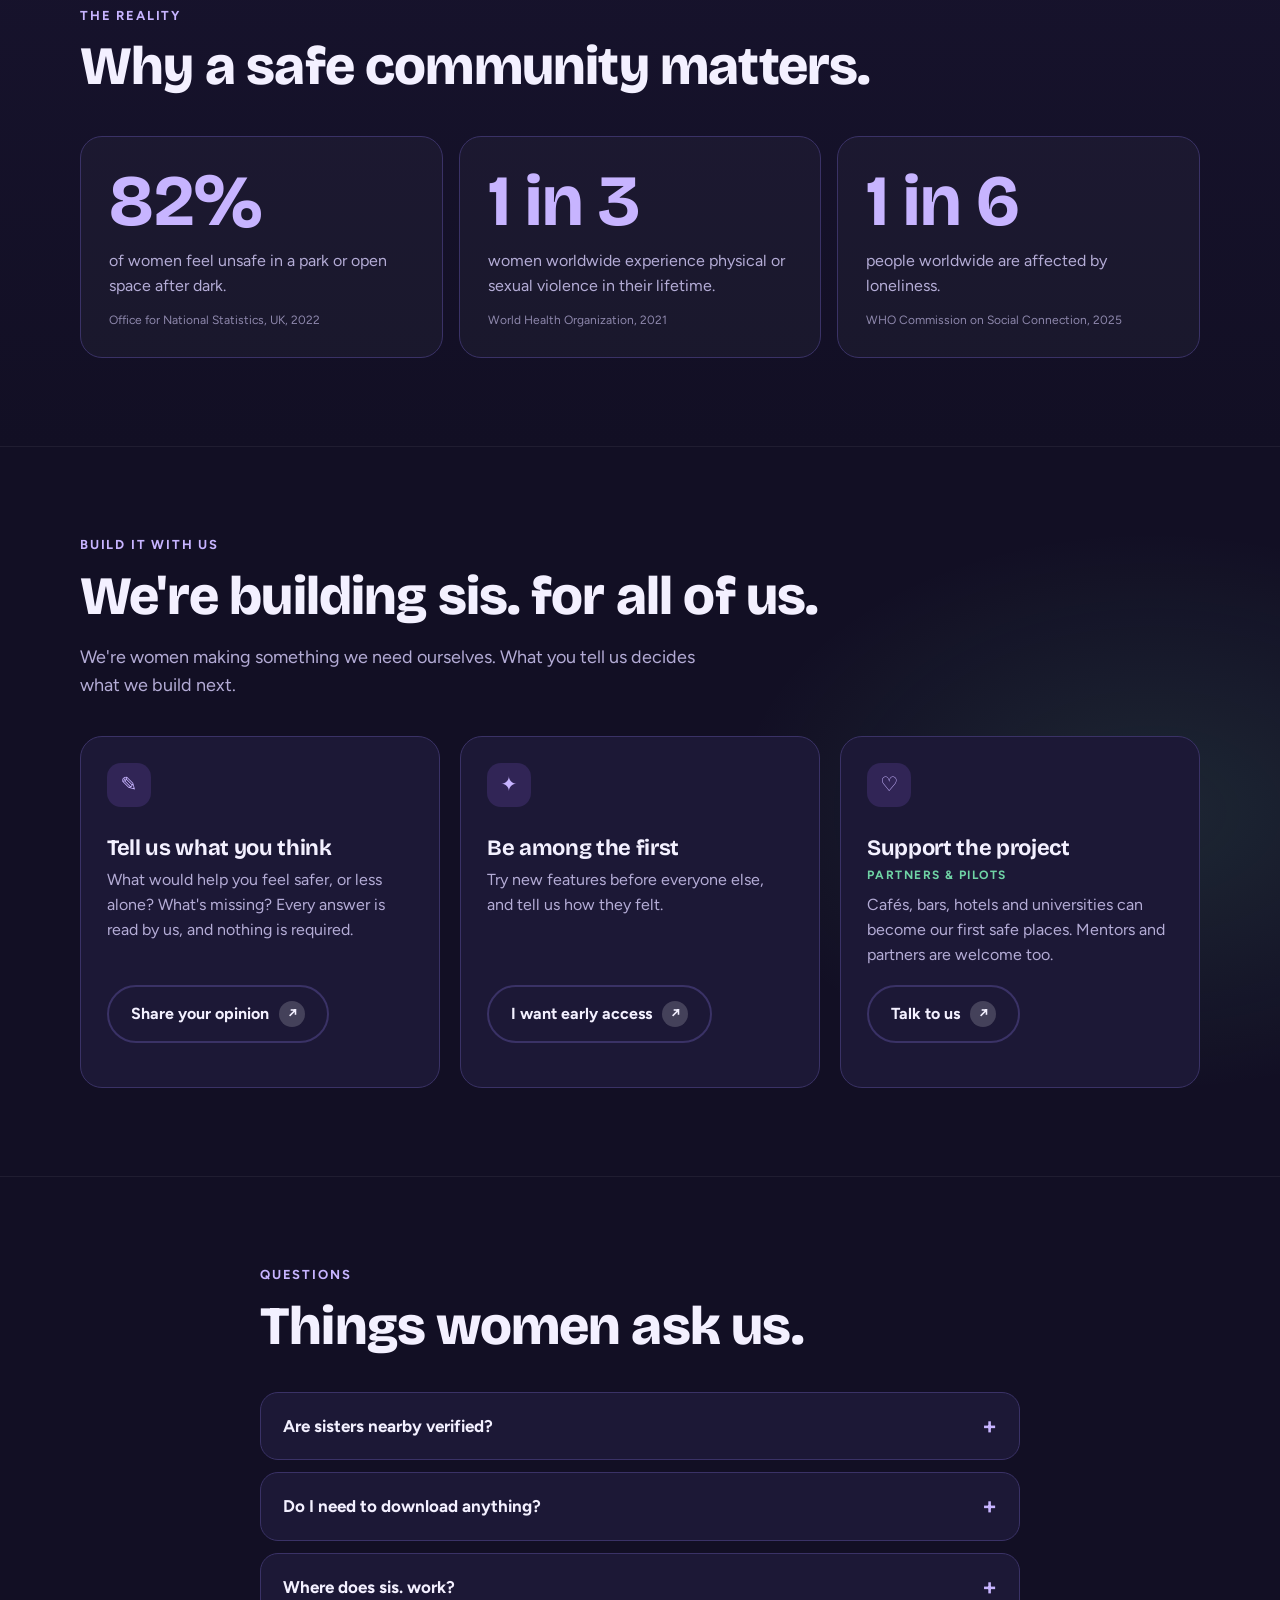
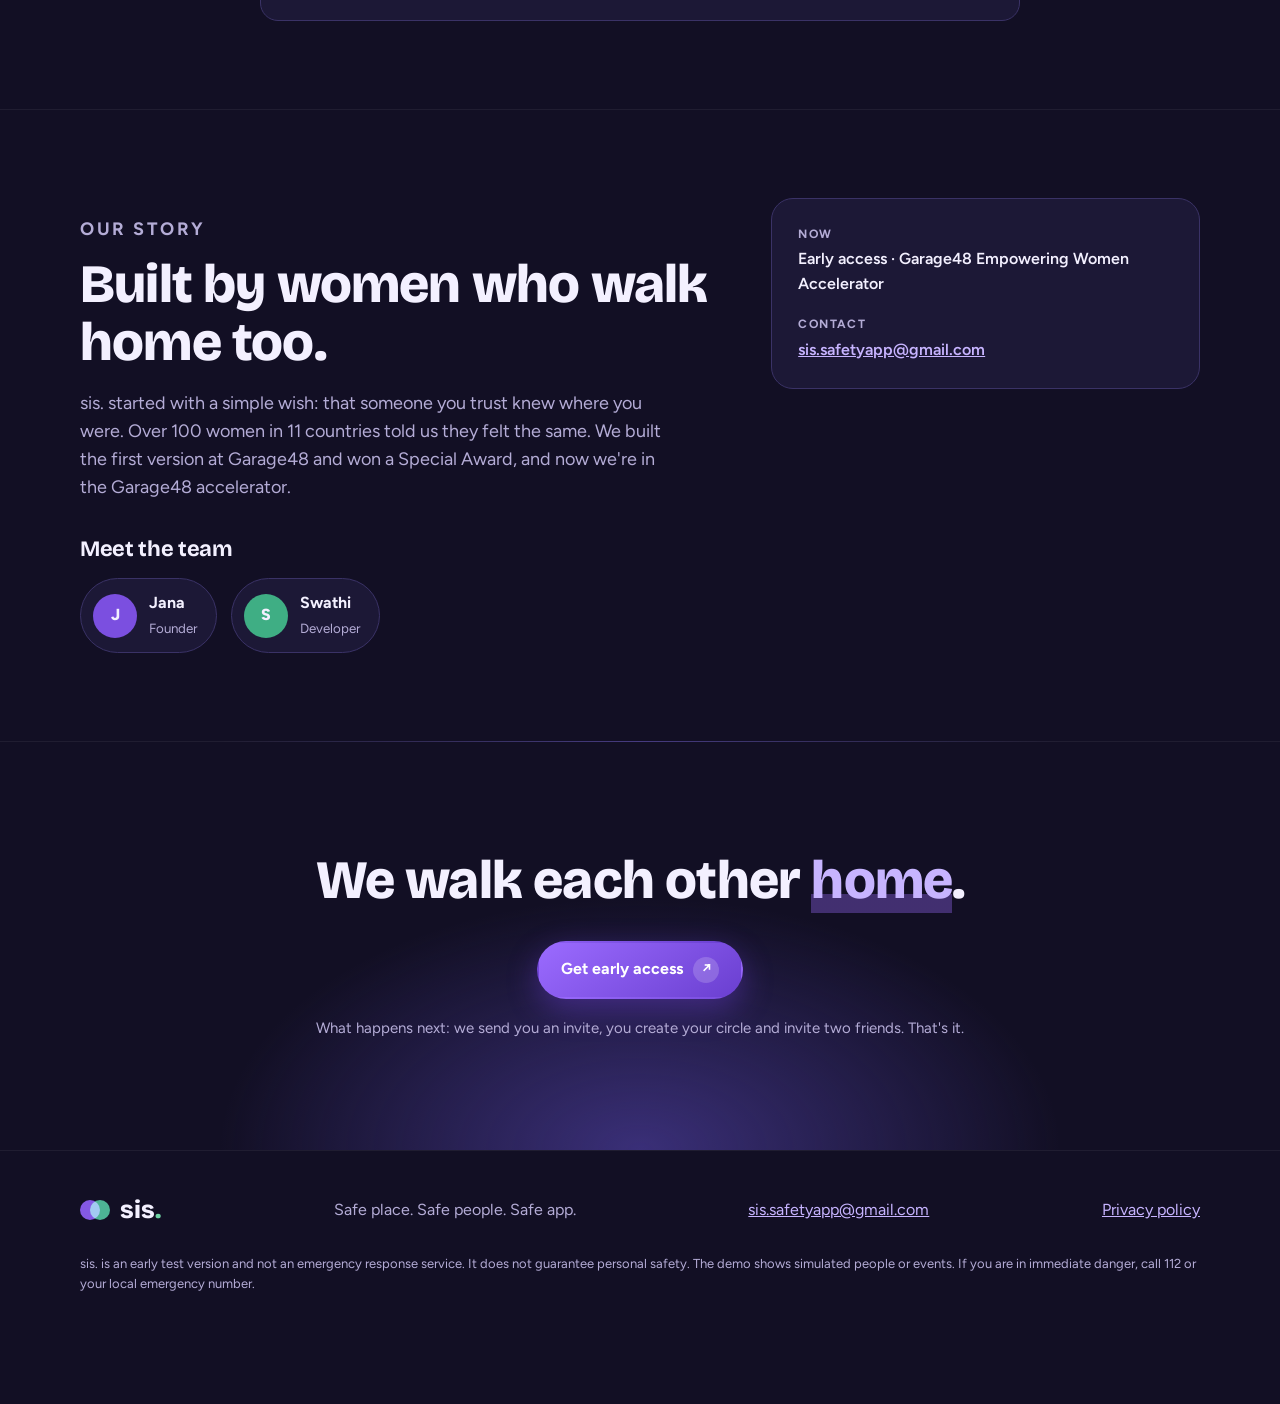
==== commit 2167a73d: "Publish website from 8880919" ====
--- a/index.html
+++ b/index.html
@@ -271,6 +271,7 @@
       </a>
       <p>Safe place. Safe people. Safe app.</p>
       <a href="mailto:sis.safetyapp@gmail.com">sis.safetyapp@gmail.com</a>
+      <a href="./privacy/">Privacy policy</a>
     </div>
     <p class="container disclaimer">sis. is an early test version and not an emergency response service. It does not guarantee personal safety. The demo shows simulated people or events. If you are in immediate danger, call 112 or your local emergency number.</p>
   </footer>
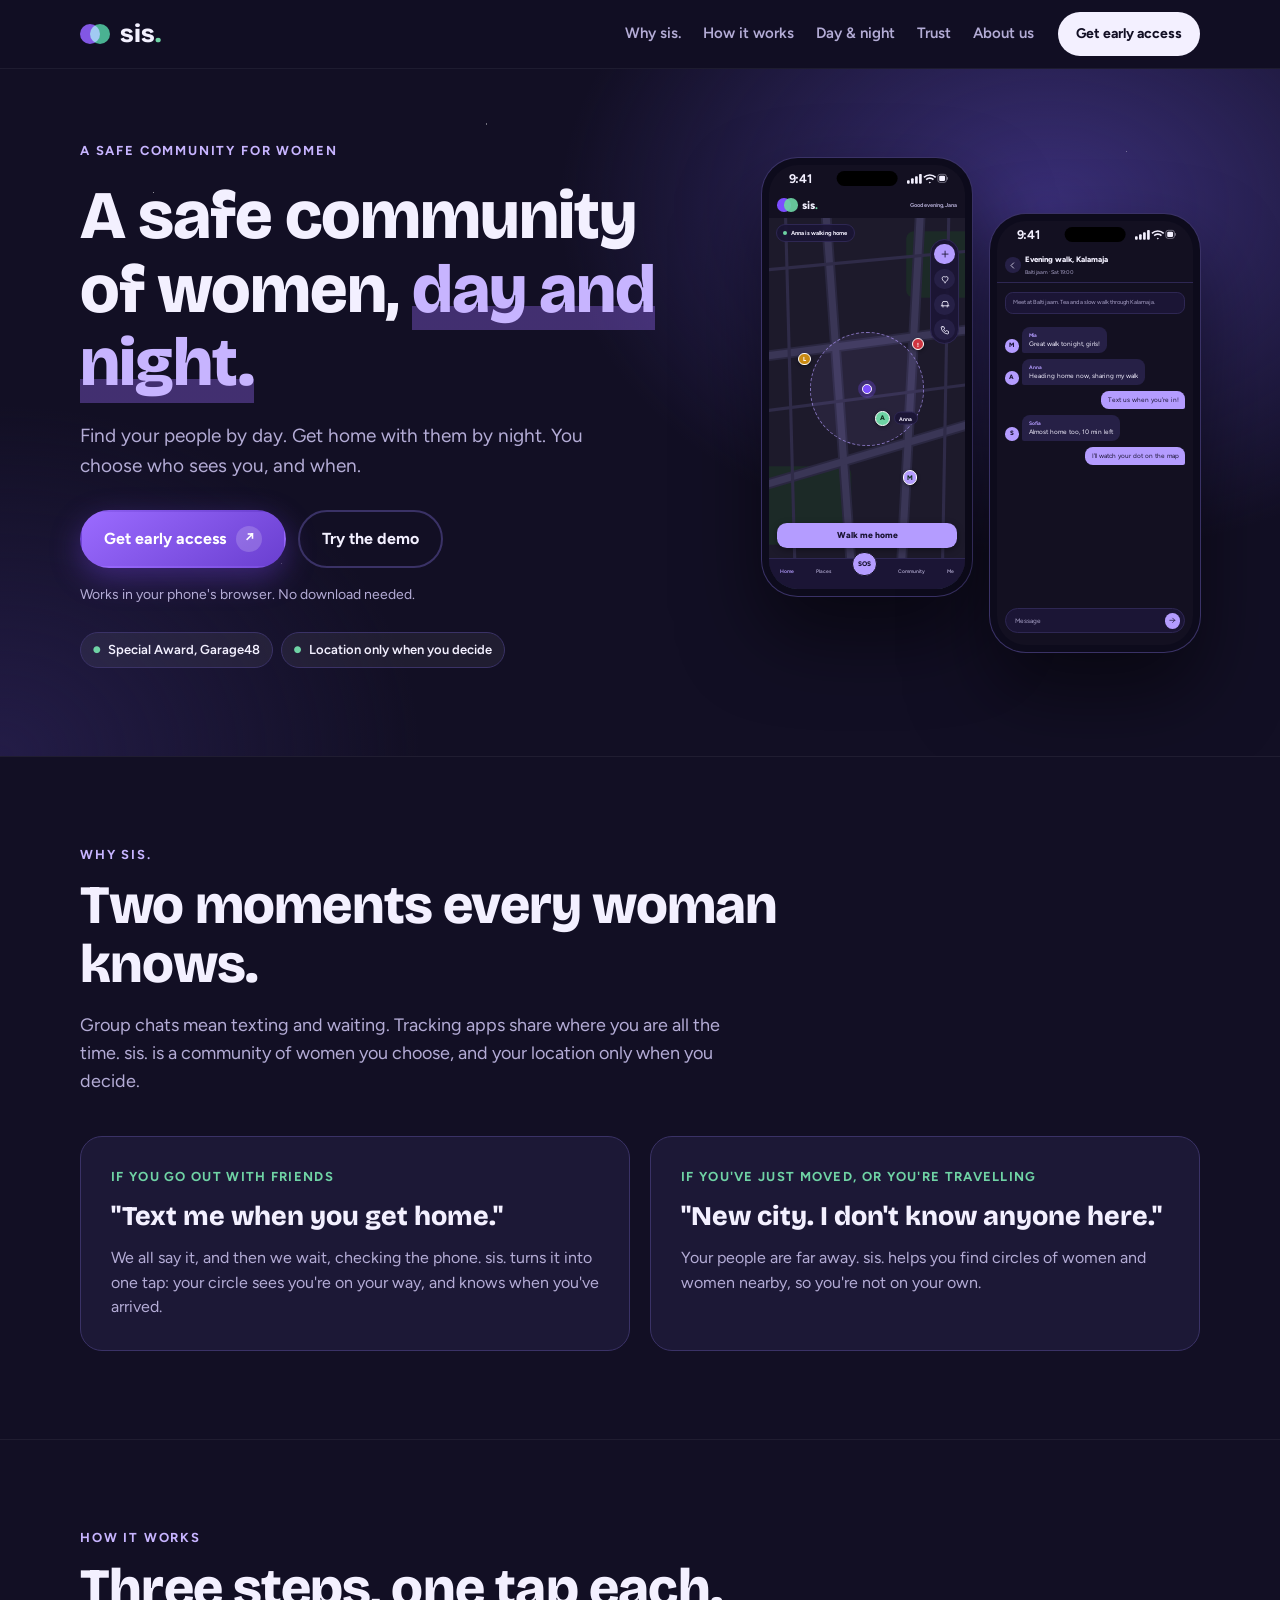
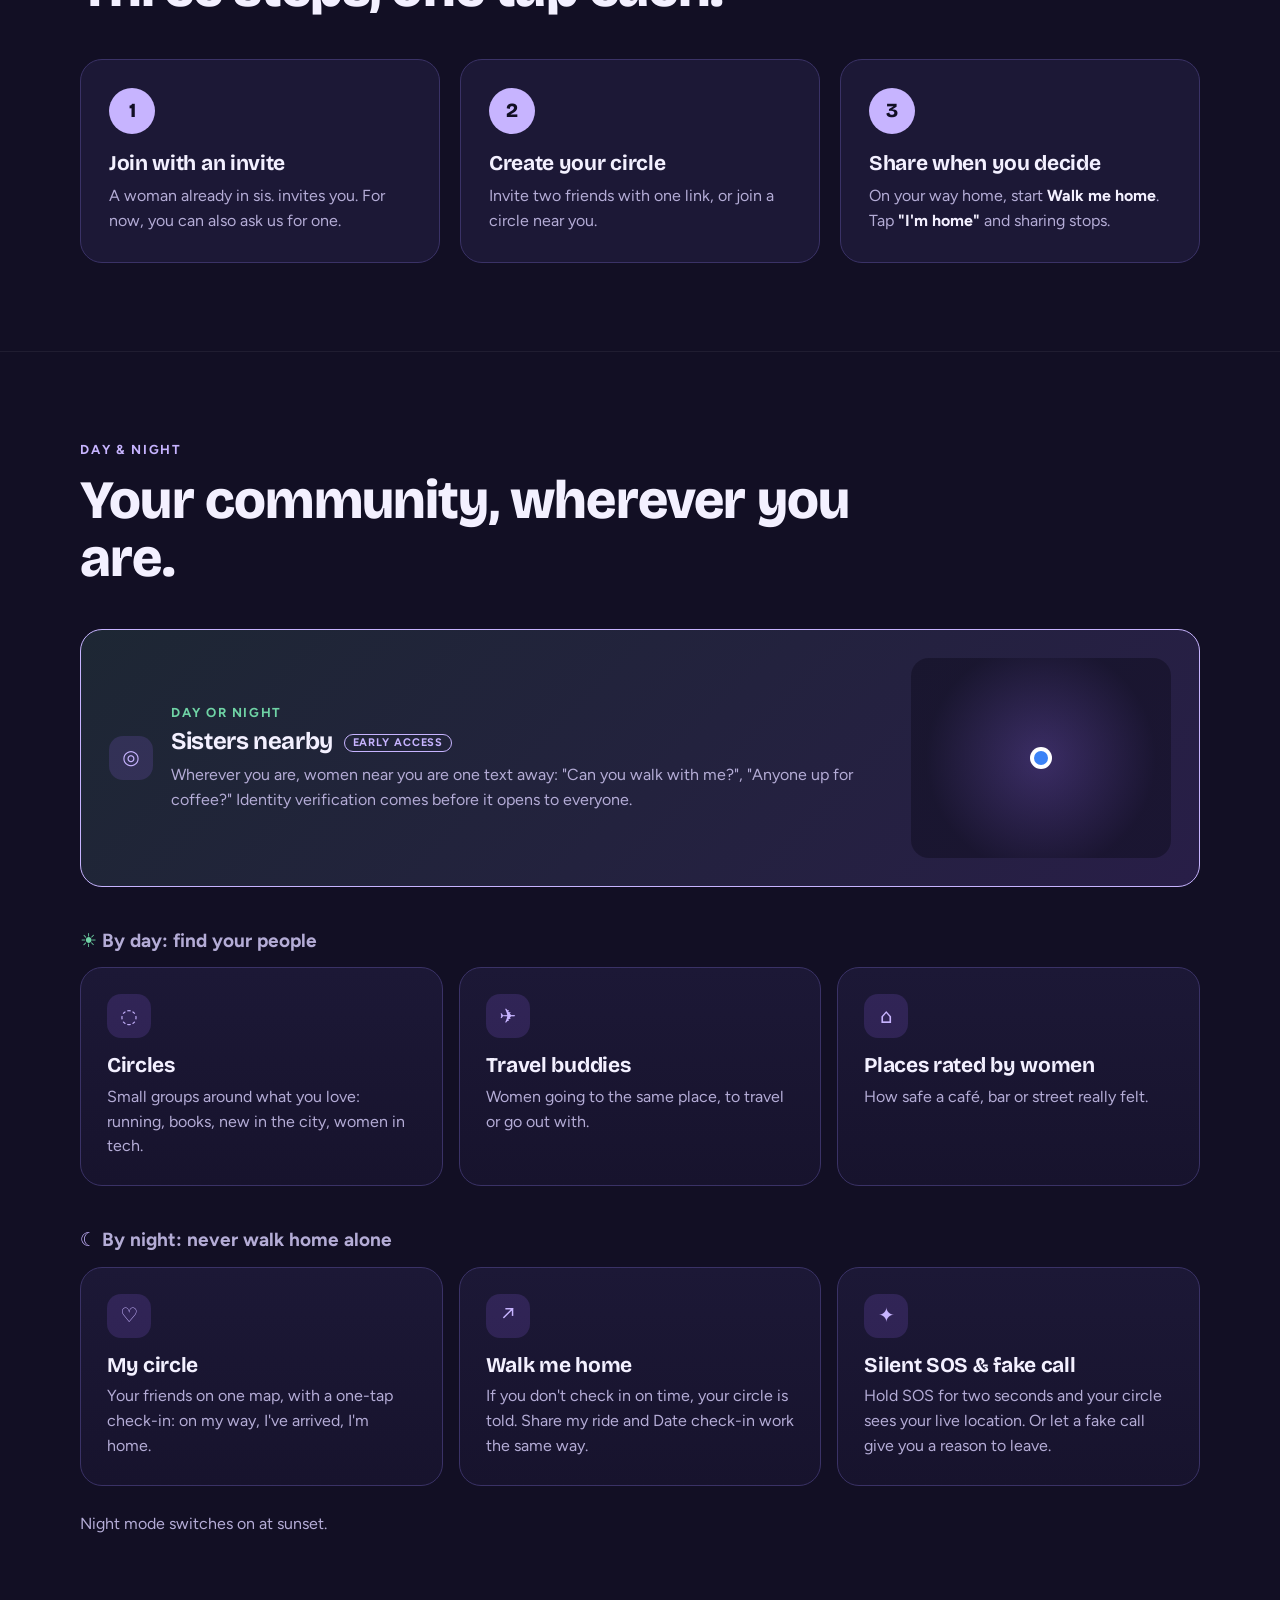
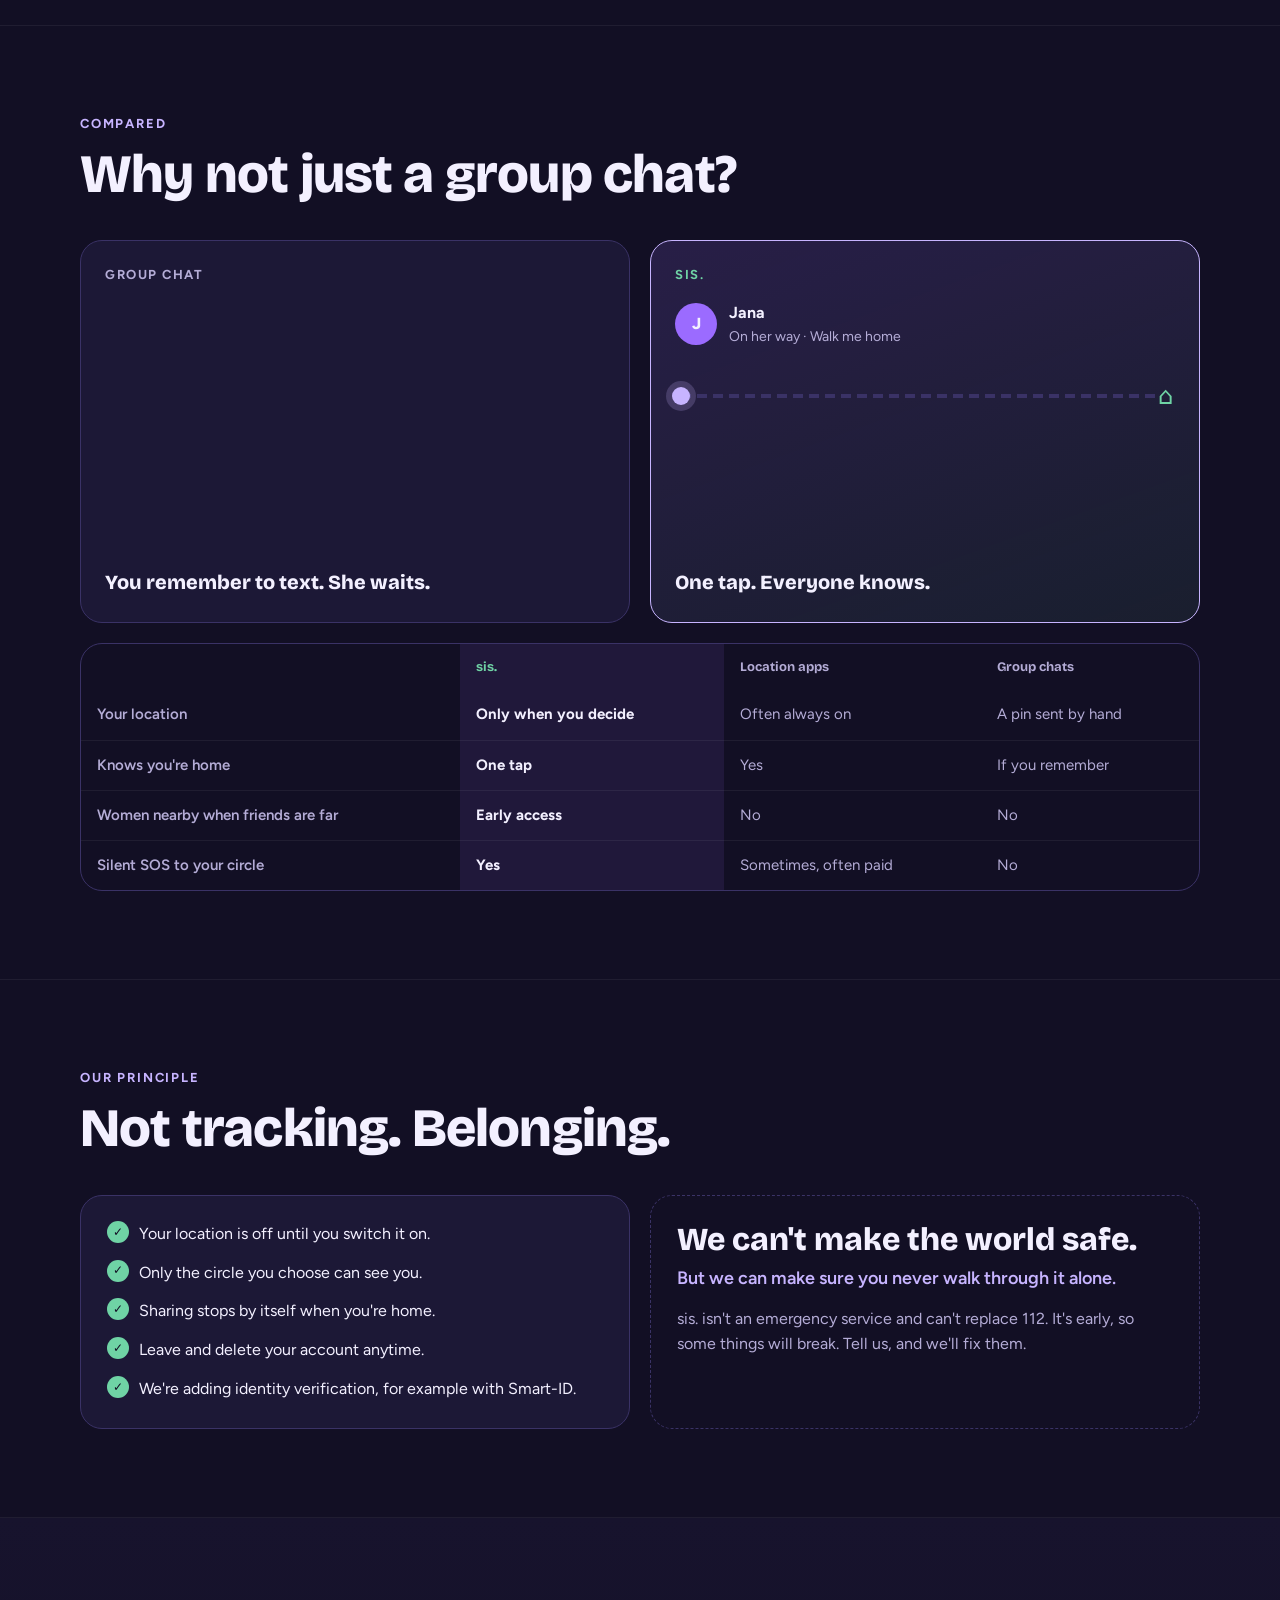
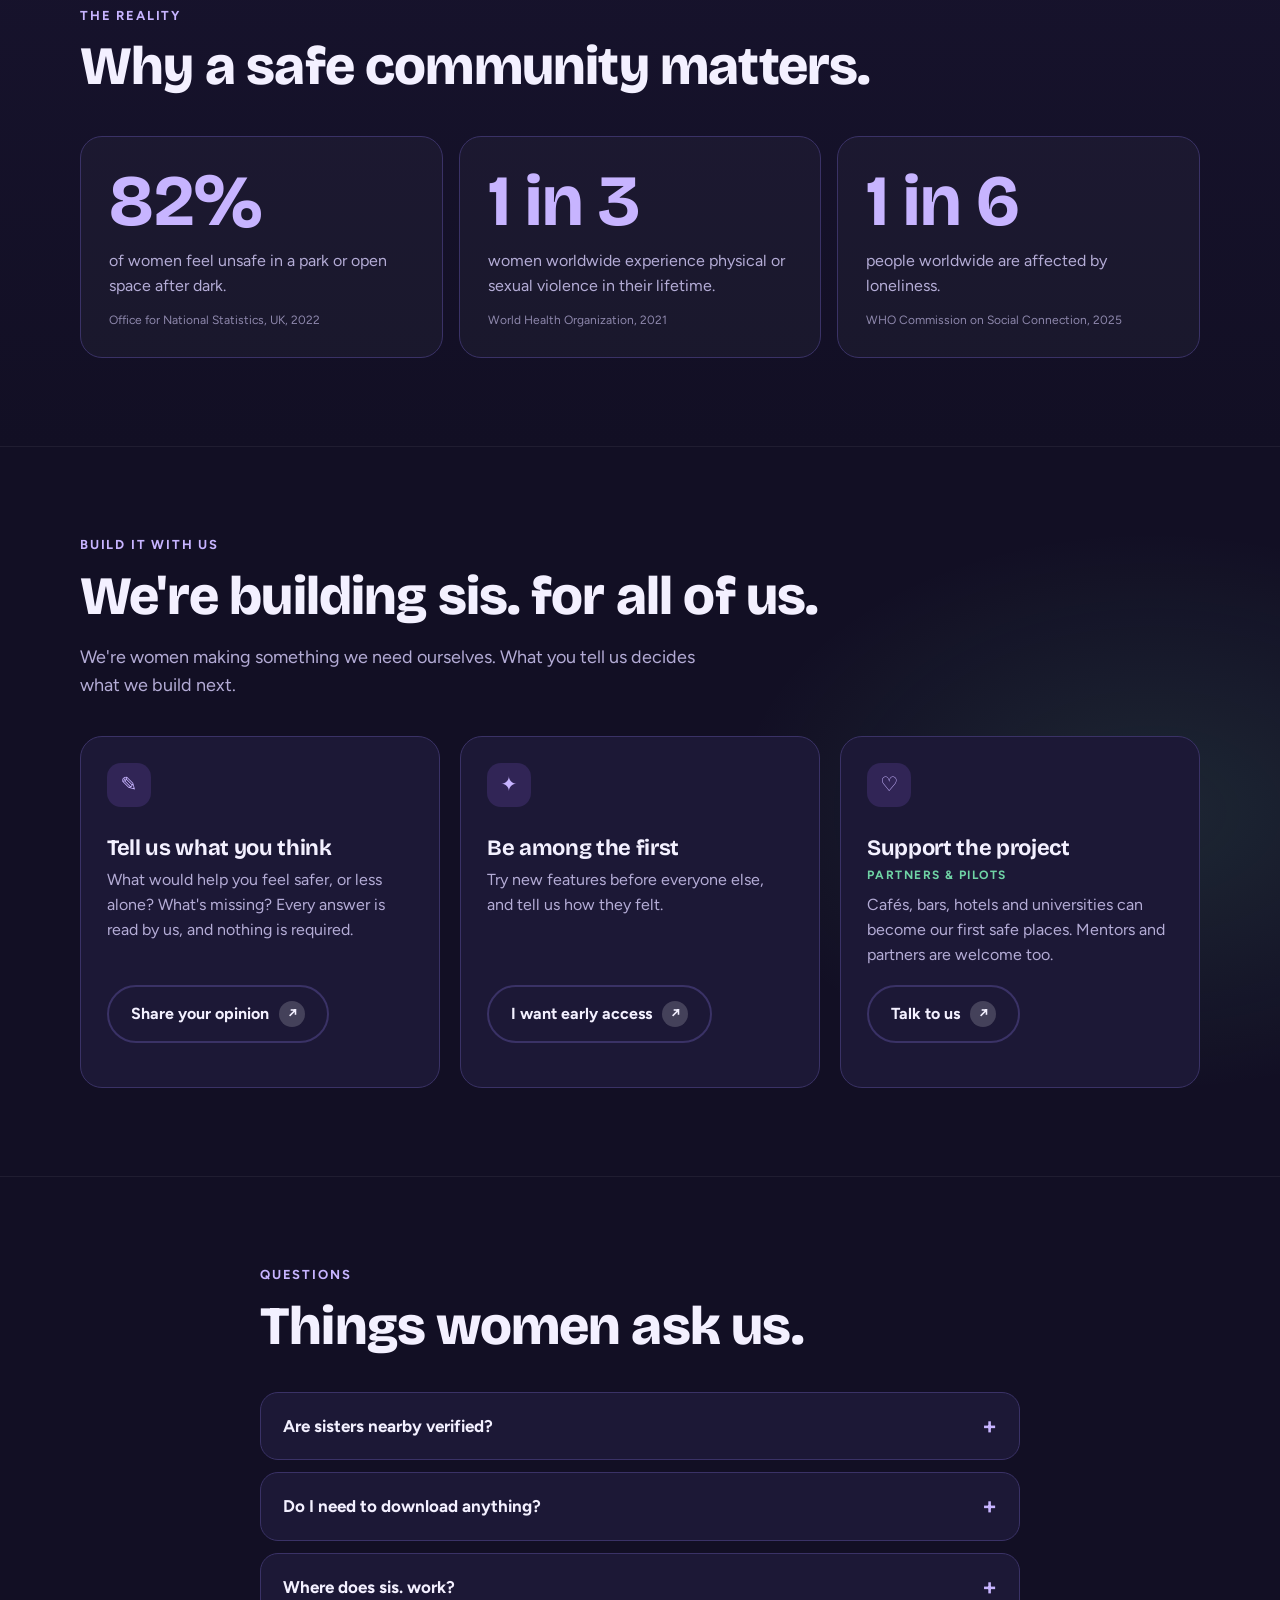
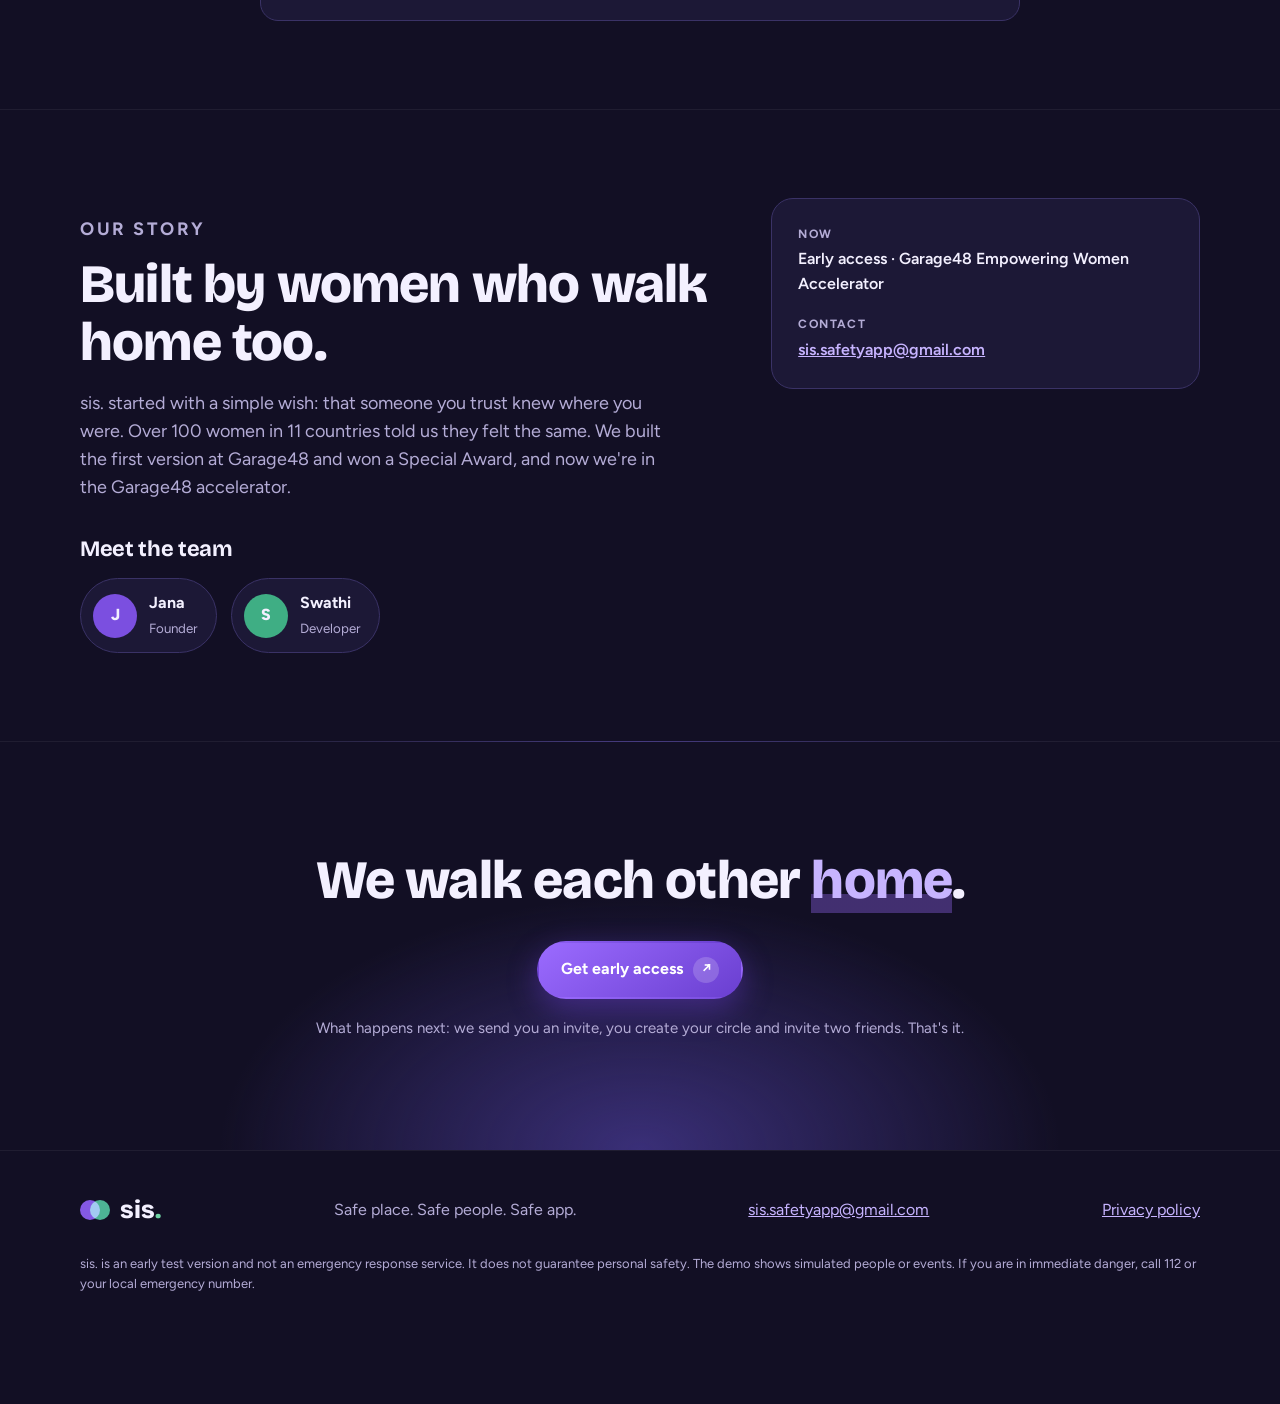
==== commit ef70aa58: "Publish website from dbf7a94" ====
--- a/index.html
+++ b/index.html
@@ -57,9 +57,23 @@
           </ul>
         </div>
 
-        <div class="phones" role="img" aria-label="Two real sis. screens from the demo: by day, your circle on the map; by night, sisters nearby on the same map">
-          <div class="mock-phone"><div class="screen shot-day"><div class="sbar" aria-hidden="true"><span class="sb-time">9:41</span><span class="island"></span><span class="sb-ic"><svg viewBox="0 0 46 12" aria-hidden="true"><g fill="currentColor"><rect x="0" y="8" width="3" height="4" rx="1"/><rect x="4.5" y="6" width="3" height="6" rx="1"/><rect x="9" y="3.5" width="3" height="8.5" rx="1"/><rect x="13.5" y="1" width="3" height="11" rx="1"/><path d="M25.5 3.2a8.6 8.6 0 0 1 6 2.4l1.2-1.3a10.4 10.4 0 0 0-14.4 0l1.2 1.3a8.6 8.6 0 0 1 6-2.4Zm0 3.4a5 5 0 0 1 3.5 1.4l1.2-1.3a6.8 6.8 0 0 0-9.4 0l1.2 1.3a5 5 0 0 1 3.5-1.4Zm0 3.3a1.6 1.6 0 0 0-1.2.5l1.2 1.3 1.2-1.3a1.6 1.6 0 0 0-1.2-.5Z"/><rect x="34.5" y="1.5" width="9.5" height="9" rx="2.4" fill="none" stroke="currentColor" stroke-opacity=".45"/><rect x="36" y="3" width="6.5" height="6" rx="1.3"/><rect x="44.8" y="4.5" width="1.2" height="3" rx=".6" opacity=".45"/></g></svg></span></div></div></div>
-          <div class="mock-phone"><div class="screen shot-night"><div class="sbar" aria-hidden="true"><span class="sb-time">9:41</span><span class="island"></span><span class="sb-ic"><svg viewBox="0 0 46 12" aria-hidden="true"><g fill="currentColor"><rect x="0" y="8" width="3" height="4" rx="1"/><rect x="4.5" y="6" width="3" height="6" rx="1"/><rect x="9" y="3.5" width="3" height="8.5" rx="1"/><rect x="13.5" y="1" width="3" height="11" rx="1"/><path d="M25.5 3.2a8.6 8.6 0 0 1 6 2.4l1.2-1.3a10.4 10.4 0 0 0-14.4 0l1.2 1.3a8.6 8.6 0 0 1 6-2.4Zm0 3.4a5 5 0 0 1 3.5 1.4l1.2-1.3a6.8 6.8 0 0 0-9.4 0l1.2 1.3a5 5 0 0 1 3.5-1.4Zm0 3.3a1.6 1.6 0 0 0-1.2.5l1.2 1.3 1.2-1.3a1.6 1.6 0 0 0-1.2-.5Z"/><rect x="34.5" y="1.5" width="9.5" height="9" rx="2.4" fill="none" stroke="currentColor" stroke-opacity=".45"/><rect x="36" y="3" width="6.5" height="6" rx="1.3"/><rect x="44.8" y="4.5" width="1.2" height="3" rx=".6" opacity=".45"/></g></svg></span></div></div></div>
+        <div class="phones" role="img" aria-label="Two sis. screens: a sister walking home on the map around you, and an event chat where a friend arrives home safe">
+          <div class="mock-phone"><div class="screen live live-map"><div class="sbar" aria-hidden="true"><span class="sb-time">9:41</span><span class="island"></span><span class="sb-ic"><svg viewBox="0 0 46 12" aria-hidden="true"><g fill="currentColor"><rect x="0" y="8" width="3" height="4" rx="1"/><rect x="4.5" y="6" width="3" height="6" rx="1"/><rect x="9" y="3.5" width="3" height="8.5" rx="1"/><rect x="13.5" y="1" width="3" height="11" rx="1"/><path d="M25.5 3.2a8.6 8.6 0 0 1 6 2.4l1.2-1.3a10.4 10.4 0 0 0-14.4 0l1.2 1.3a8.6 8.6 0 0 1 6-2.4Zm0 3.4a5 5 0 0 1 3.5 1.4l1.2-1.3a6.8 6.8 0 0 0-9.4 0l1.2 1.3a5 5 0 0 1 3.5-1.4Zm0 3.3a1.6 1.6 0 0 0-1.2.5l1.2 1.3 1.2-1.3a1.6 1.6 0 0 0-1.2-.5Z"/><rect x="34.5" y="1.5" width="9.5" height="9" rx="2.4" fill="none" stroke="currentColor" stroke-opacity=".45"/><rect x="36" y="3" width="6.5" height="6" rx="1.3"/><rect x="44.8" y="4.5" width="1.2" height="3" rx=".6" opacity=".45"/></g></svg></span></div>
+<div class="lv-top"><span class="lv-logo"><i></i><i></i></span><b>sis<s>.</s></b><em>Good evening, Jana</em></div>
+<div class="lv-map"><svg viewBox="0 0 100 216" preserveAspectRatio="xMidYMid slice" aria-hidden="true"><rect width="100" height="216" fill="#1d1a2b"/><rect x="-4" y="140" width="46" height="40" rx="4" fill="#1c2a27"/><rect x="70" y="20" width="36" height="34" rx="4" fill="#1c2a27"/><path d="M-4 200 Q40 178 104 200 L104 220 L-4 220Z" fill="#1b2740"/><g fill="none" stroke="#2a2740" stroke-width="5.5" stroke-linecap="round"><path d="M-4 84 L104 70"/><path d="M28 -4 L44 220"/><path d="M-4 150 L104 118"/><path d="M78 -4 L66 220"/></g><g fill="none" stroke="#3a3656" stroke-width="3.6" stroke-linecap="round"><path d="M-4 84 L104 70"/><path d="M28 -4 L44 220"/><path d="M-4 150 L104 118"/><path d="M78 -4 L66 220"/></g><g fill="none" stroke="#2f2b48" stroke-width="1.6"><path d="M-4 40 L104 30"/><path d="M-4 112 L104 98"/><path d="M8 -4 L14 220"/><path d="M92 -4 L88 220"/></g></svg>
+<i class="lv-ring"></i><i class="lv-me"></i>
+<i class="lv-sis s1"><b>A</b><em>Anna</em></i><i class="lv-sis s2"><b>M</b></i>
+<i class="lv-hz h1">!</i><i class="lv-hz h2">L</i><i class="lv-hz h3">E</i>
+<div class="lv-chip"><u></u>Anna is walking home</div>
+<div class="lv-btns"><i><svg viewBox="0 0 24 24" fill="none" stroke="currentColor" stroke-width="2" stroke-linecap="round" stroke-linejoin="round" aria-hidden="true"><path d="M12 5v14M5 12h14"/></svg></i><i><svg viewBox="0 0 24 24" fill="none" stroke="currentColor" stroke-width="2" stroke-linecap="round" stroke-linejoin="round" aria-hidden="true"><path d="M12 20s-7-4.5-7-10a4 4 0 0 1 7-2.5A4 4 0 0 1 19 10c0 5.5-7 10-7 10Z"/></svg></i><i><svg viewBox="0 0 24 24" fill="none" stroke="currentColor" stroke-width="2" stroke-linecap="round" stroke-linejoin="round" aria-hidden="true"><path d="M5 16V11l2-5h10l2 5v5M3 16h18M7 19v-3M17 19v-3"/></svg></i><i><svg viewBox="0 0 24 24" fill="none" stroke="currentColor" stroke-width="2" stroke-linecap="round" stroke-linejoin="round" aria-hidden="true"><path d="M5 4h4l2 5-2.5 1.5a11 11 0 0 0 5 5L15 13l5 2v4a2 2 0 0 1-2 2A16 16 0 0 1 3 6a2 2 0 0 1 2-2Z"/></svg></i></div>
+<div class="lv-walk">Walk me home</div>
+<div class="lv-tabs"><span class="on">Home</span><span>Places</span><span class="sos">SOS</span><span>Community</span><span>Me</span></div></div></div></div>
+          <div class="mock-phone"><div class="screen live live-chat"><div class="sbar" aria-hidden="true"><span class="sb-time">9:41</span><span class="island"></span><span class="sb-ic"><svg viewBox="0 0 46 12" aria-hidden="true"><g fill="currentColor"><rect x="0" y="8" width="3" height="4" rx="1"/><rect x="4.5" y="6" width="3" height="6" rx="1"/><rect x="9" y="3.5" width="3" height="8.5" rx="1"/><rect x="13.5" y="1" width="3" height="11" rx="1"/><path d="M25.5 3.2a8.6 8.6 0 0 1 6 2.4l1.2-1.3a10.4 10.4 0 0 0-14.4 0l1.2 1.3a8.6 8.6 0 0 1 6-2.4Zm0 3.4a5 5 0 0 1 3.5 1.4l1.2-1.3a6.8 6.8 0 0 0-9.4 0l1.2 1.3a5 5 0 0 1 3.5-1.4Zm0 3.3a1.6 1.6 0 0 0-1.2.5l1.2 1.3 1.2-1.3a1.6 1.6 0 0 0-1.2-.5Z"/><rect x="34.5" y="1.5" width="9.5" height="9" rx="2.4" fill="none" stroke="currentColor" stroke-opacity=".45"/><rect x="36" y="3" width="6.5" height="6" rx="1.3"/><rect x="44.8" y="4.5" width="1.2" height="3" rx=".6" opacity=".45"/></g></svg></span></div>
+<div class="lv-note"><i><svg viewBox="0 0 24 24" fill="none" stroke="currentColor" stroke-width="2" stroke-linecap="round" stroke-linejoin="round" aria-hidden="true"><path d="M5 12.5l4.5 4.5L19 7.5"/></svg></i><span><small>sis. · now</small><b>Anna is home safe</b></span></div>
+<div class="lv-head"><i><svg viewBox="0 0 24 24" fill="none" stroke="currentColor" stroke-width="2" stroke-linecap="round" stroke-linejoin="round" aria-hidden="true"><path d="M15 5l-7 7 7 7"/></svg></i><span><b>Evening walk, Kalamaja</b><small>Balti jaam &middot; Sat 19:00</small></span></div>
+<div class="lv-evt">Meet at Balti jaam. Tea and a slow walk through Kalamaja.</div>
+<div class="lv-feed"><div class="lv-m  m1"><b>M</b><p><small>Mia</small>Great walk tonight, girls!</p></div><div class="lv-m  m2"><b>A</b><p><small>Anna</small>Heading home now, sharing my walk</p></div><div class="lv-m me m3"><p>Text us when you&rsquo;re in!</p></div><div class="lv-m  m4"><b>S</b><p><small>Sofia</small>Almost home too, 10 min left</p></div><div class="lv-m me m5"><p>I&rsquo;ll watch your dot on the map</p></div><div class="lv-typing"><b>M</b><span><i></i><i></i><i></i></span></div></div>
+<div class="lv-input"><span>Message</span><i><svg viewBox="0 0 24 24" fill="none" stroke="currentColor" stroke-width="2" stroke-linecap="round" stroke-linejoin="round" aria-hidden="true"><path d="M5 12h14M13 6l6 6-6 6"/></svg></i></div></div></div></div>
         </div>
       </div>
     </section>
--- a/landing.css
+++ b/landing.css
@@ -194,9 +194,6 @@
 .mock-phone { width: 210px; padding: 7px; border-radius: 36px; background: #0d0b1c; box-shadow: 0 0 0 1px var(--line), 0 40px 80px rgba(0,0,0,.5); }
 .mock-phone + .mock-phone { margin-top: 56px; }
 .mock-phone .screen { aspect-ratio: 390 / 844; border-radius: 29px; background-size: cover; background-position: top center; }
-.shot-day { background-image: url("[data-uri]"); }
-.shot-night { background-image: url("[data-uri]"); }
-
 .group-title { margin-top: 44px; font-size: 19px; color: var(--muted); font-family: var(--body); font-weight: 700; letter-spacing: 0; }
 .group-title .sun { color: var(--mint); } .group-title .moon { color: var(--lilac); }
 .group-title + .feature-grid { margin-top: 16px; }
@@ -332,3 +329,82 @@
 }
 .nearby .radar .rb { margin: 0; max-width: 78%; }
 .nearby .radar .ans { color: var(--night); }
+
+/* live phone screens (pure CSS, no scripts) */
+.mock-phone .screen.live{background-image:none;background-color:#131021;color:#F3F0FF;font-family:var(--body)}
+.live .lv-map{position:absolute;inset:0;overflow:hidden}
+.live-map .lv-map{top:27cqw}
+.live .lv-map svg.x,.live .lv-map>svg{position:absolute;inset:0;width:100%;height:100%;display:block}
+.live i,.live em{font-style:normal}
+.lv-ring{position:absolute;left:50%;top:46%;width:58cqw;height:58cqw;margin:-29cqw 0 0 -29cqw;border:.5cqw dashed rgba(180,156,255,.65);border-radius:50%;background:rgba(180,156,255,.08)}
+.lv-me{position:absolute;left:50%;top:46%;width:5cqw;height:5cqw;margin:-2.5cqw 0 0 -2.5cqw;border-radius:50%;background:#7C4DFF;border:.9cqw solid #fff;box-shadow:0 0 0 2cqw rgba(124,77,255,.28);animation:lvpulse 2.6s ease-out infinite}
+@keyframes lvpulse{0%{box-shadow:0 0 0 0 rgba(124,77,255,.5)}100%{box-shadow:0 0 0 5cqw rgba(124,77,255,0)}}
+.lv-sis{position:absolute;width:7.5cqw;height:7.5cqw;margin:-3.75cqw 0 0 -3.75cqw;border-radius:50%;background:#6DD3A3;color:#10301F;border:.7cqw solid #fff;display:grid;place-items:center;box-shadow:0 .6cqw 2cqw rgba(0,0,0,.4)}
+.lv-sis b{font-size:3.4cqw;font-weight:800}
+.lv-sis em{position:absolute;left:9cqw;top:50%;transform:translateY(-50%);background:#1B1535;color:#F3F0FF;border:.3cqw solid #2E2753;border-radius:99px;padding:.7cqw 2.2cqw;font-size:2.7cqw;font-weight:700;white-space:nowrap}
+.lv-sis.s1{animation:lvwalk 9s ease-in-out both}
+.lv-sis.s2{left:80%;top:62%;background:#B49CFF;animation:lvdrift 11s ease-in-out both}
+@keyframes lvwalk{0%{left:14%;top:74%}35%{left:30%;top:66%}70%{left:46%;top:56%}100%{left:58%;top:54%}}
+@keyframes lvdrift{0%{left:80%;top:62%}100%{left:72%;top:70%}}
+.lv-hz{position:absolute;width:6.4cqw;height:6.4cqw;margin:-3.2cqw 0 0 -3.2cqw;border-radius:50%;border:.6cqw solid #fff;color:#fff;display:grid;place-items:center;font-size:3cqw;font-weight:800;box-shadow:0 .6cqw 2cqw rgba(0,0,0,.4)}
+.lv-hz.h1{left:76%;top:34%;background:#CF3540}.lv-hz.h2{left:18%;top:38%;background:#C98A12}.lv-hz.h3{left:34%;top:84%;background:#6A3FD0}
+.lv-chip{position:absolute;left:3.5cqw;top:3cqw;display:flex;align-items:center;gap:2cqw;background:rgba(27,21,53,.92);border:.3cqw solid #2E2753;border-radius:99px;padding:1.8cqw 3.2cqw;font-size:3cqw;font-weight:700}
+.lv-chip u{width:2.2cqw;height:2.2cqw;border-radius:50%;background:#6DD3A3;animation:lvblink 1.6s ease-in-out infinite}
+@keyframes lvblink{50%{opacity:.35}}
+.lv-btns{position:absolute;right:3cqw;top:11cqw;display:flex;flex-direction:column;gap:2.4cqw;background:rgba(27,21,53,.94);border:.3cqw solid #2E2753;border-radius:99px;padding:1.6cqw}
+.lv-btns i{display:grid;place-items:center;width:10.5cqw;height:10.5cqw;border-radius:50%;background:#262046;color:#F3F0FF}
+.lv-btns i:first-child{background:#B49CFF;color:#1B1535}
+.lv-btns svg{width:5.2cqw;height:5.2cqw}
+.lv-walk{position:absolute;left:4cqw;right:4cqw;bottom:21cqw;height:13cqw;border-radius:5cqw;background:#B49CFF;color:#1B1535;display:grid;place-items:center;font-size:4.4cqw;font-weight:800;box-shadow:0 1cqw 4cqw rgba(0,0,0,.4)}
+.lv-tabs{position:absolute;left:0;right:0;bottom:0;height:16cqw;background:#1B1535;border-top:.3cqw solid #2E2753;display:flex;justify-content:space-around;align-items:center;font-size:2.6cqw;font-weight:600;color:#A9A2C8;padding-bottom:2cqw}
+.lv-tabs .on{color:#B49CFF}
+.lv-tabs .sos{background:#B49CFF;color:#1B1535;width:12.5cqw;height:12.5cqw;border-radius:50%;display:grid;place-items:center;font-weight:800;font-size:3.4cqw;margin-top:-8cqw;border:1cqw solid #131021}
+/* chat */
+.live-chat{background:#131021}
+.lv-head{position:absolute;left:0;right:0;top:14cqw;display:flex;align-items:center;gap:2.5cqw;padding:3cqw 4cqw;border-bottom:.3cqw solid #2E2753}
+.lv-head i{display:grid;place-items:center;width:8cqw;height:8cqw;border-radius:50%;background:#262046}
+.lv-head svg{width:4.6cqw;height:4.6cqw}
+.lv-head span{display:flex;flex-direction:column;gap:.6cqw}
+.lv-head b{font-size:4cqw;font-weight:800}.lv-head small{font-size:2.8cqw;color:#A9A2C8}
+.lv-evt{position:absolute;left:4cqw;right:4cqw;top:36cqw;background:#1B1535;border:.3cqw solid #2E2753;border-radius:4cqw;padding:3cqw 3.5cqw;font-size:3cqw;line-height:1.4;color:#A9A2C8}
+.lv-feed{position:absolute;left:4cqw;right:4cqw;top:54cqw;display:flex;flex-direction:column;gap:3cqw}
+.lv-m{display:flex;align-items:flex-end;gap:2cqw;max-width:82%;opacity:0}
+.lv-m.me{align-self:flex-end;flex-direction:row-reverse}
+.lv-m b,.lv-typing b{flex:none;width:7cqw;height:7cqw;border-radius:50%;background:#B49CFF;color:#1B1535;display:grid;place-items:center;font-size:3.2cqw;font-weight:800}
+.lv-m p{margin:0;background:#262046;border-radius:4cqw 4cqw 4cqw 1cqw;padding:2.4cqw 3.4cqw;font-size:3.3cqw;line-height:1.35}
+.lv-m small{display:block;font-size:2.6cqw;font-weight:700;color:#B49CFF;margin-bottom:.6cqw}
+.lv-m.me p{background:#B49CFF;color:#1B1535;border-radius:4cqw 4cqw 1cqw 4cqw}
+.lv-typing{display:flex;align-items:center;gap:2cqw;opacity:0;animation:lvtype 18s both}
+.lv-typing b{background:#6DD3A3;color:#10301F}
+.lv-typing span{display:flex;gap:1.2cqw;background:#262046;border-radius:4cqw;padding:3cqw 3.4cqw}
+.lv-typing span i{width:1.6cqw;height:1.6cqw;border-radius:50%;background:#A9A2C8;animation:lvblink 1s ease-in-out infinite}
+.lv-typing span i:nth-child(2){animation-delay:.2s}.lv-typing span i:nth-child(3){animation-delay:.4s}
+.lv-input{position:absolute;left:4cqw;right:4cqw;bottom:6cqw;display:flex;justify-content:space-between;align-items:center;background:#1B1535;border:.3cqw solid #2E2753;border-radius:99px;padding:2cqw 2cqw 2cqw 4.5cqw;font-size:3.3cqw;color:#A9A2C8}
+.lv-input i{display:grid;place-items:center;width:8cqw;height:8cqw;border-radius:50%;background:#B49CFF;color:#1B1535}
+.lv-input svg{width:4.4cqw;height:4.4cqw}
+.lv-note{position:absolute;left:3cqw;right:3cqw;top:15cqw;z-index:3;display:flex;align-items:center;gap:3cqw;background:rgba(38,32,70,.97);border:.3cqw solid #3a3068;border-radius:5cqw;padding:3cqw 3.5cqw;box-shadow:0 2cqw 6cqw rgba(0,0,0,.5);opacity:0;animation:lvnote 18s both}
+.lv-note>i{flex:none;display:grid;place-items:center;width:8.5cqw;height:8.5cqw;border-radius:50%;background:#6DD3A3;color:#10301F}
+.lv-note svg{width:4.8cqw;height:4.8cqw}
+.lv-note span{display:flex;flex-direction:column}.lv-note small{font-size:2.5cqw;color:#A9A2C8}.lv-note b{font-size:3.5cqw;font-weight:800}
+@keyframes lvm1{0%,5.5%{opacity:0;transform:translateY(3cqw)}9%,100%{opacity:1;transform:none}}
+@keyframes lvm2{0%,18.5%{opacity:0;transform:translateY(3cqw)}22%,100%{opacity:1;transform:none}}
+@keyframes lvm3{0%,30.5%{opacity:0;transform:translateY(3cqw)}34%,100%{opacity:1;transform:none}}
+@keyframes lvm4{0%,43.5%{opacity:0;transform:translateY(3cqw)}47%,100%{opacity:1;transform:none}}
+@keyframes lvm5{0%,55.5%{opacity:0;transform:translateY(3cqw)}59%,100%{opacity:1;transform:none}}
+@keyframes lvtype{0%,57%{opacity:0}59%,67%{opacity:1}69%,100%{opacity:0}}
+@keyframes lvnote{0%,70%{opacity:0;transform:translateY(-14cqw)}74%,92%{opacity:1;transform:none}96%,100%{opacity:0;transform:translateY(-14cqw)}}
+.lv-m.m1{animation:lvm1 18s both}.lv-m.m2{animation:lvm2 18s both}.lv-m.m3{animation:lvm3 18s both}.lv-m.m4{animation:lvm4 18s both}.lv-m.m5{animation:lvm5 18s both}
+@media (prefers-reduced-motion:reduce){
+  .live *{animation:none!important}
+  .lv-m{opacity:1}.lv-typing,.lv-note{display:none}
+}
+
+.live .sbar{z-index:6}
+.lv-top{position:absolute;left:0;right:0;top:14cqw;height:13cqw;z-index:4;display:flex;align-items:center;gap:2cqw;padding:0 4cqw;background:#131021}
+.lv-logo{position:relative;flex:none;width:11cqw;height:7cqw}
+.lv-logo i{position:absolute;top:0;width:7cqw;height:7cqw;border-radius:50%}
+.lv-logo i:first-child{left:0;background:#7C4DFF}
+.lv-logo i:last-child{left:3.8cqw;background:rgba(109,211,163,.92)}
+.lv-top b{font-size:5.6cqw;font-weight:800;letter-spacing:-.02em}
+.lv-top s{text-decoration:none;color:#6DD3A3}
+.lv-top em{margin-left:auto;font-size:2.9cqw;font-weight:700;color:#A9A2C8}
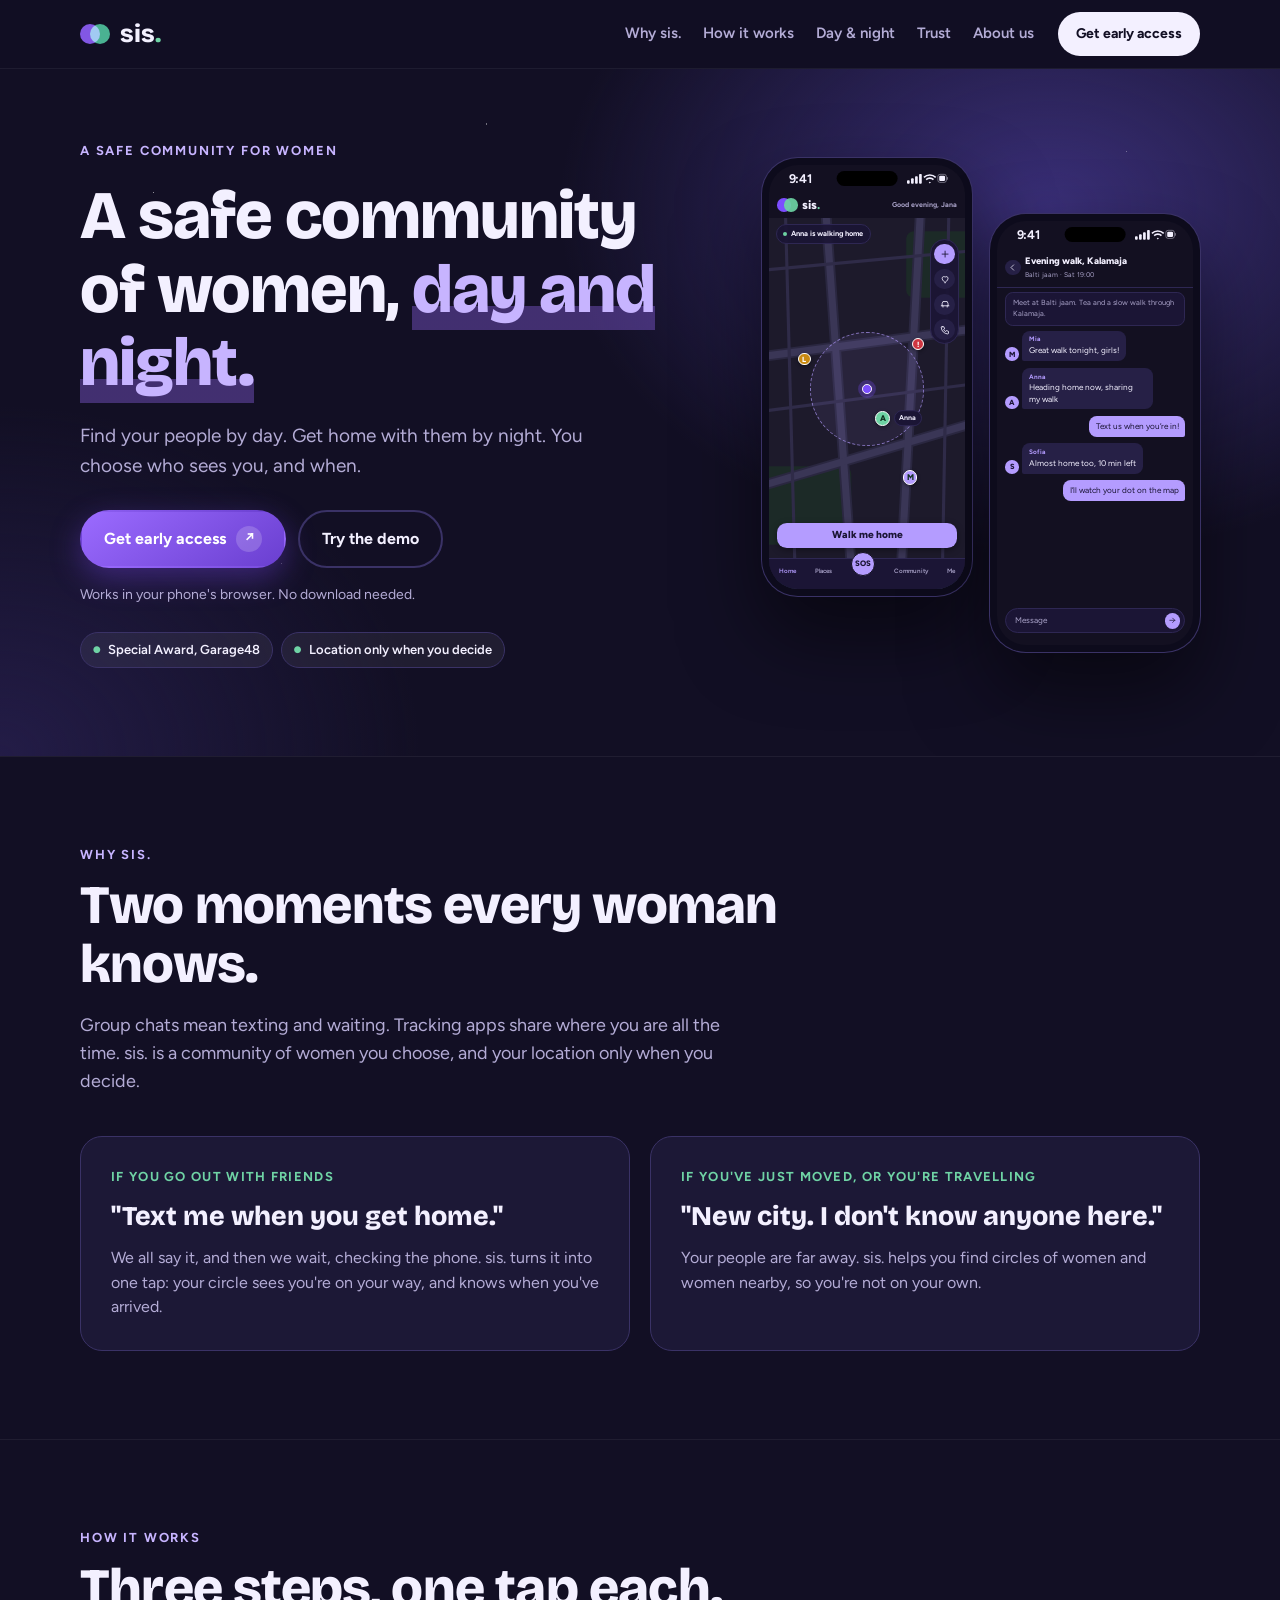
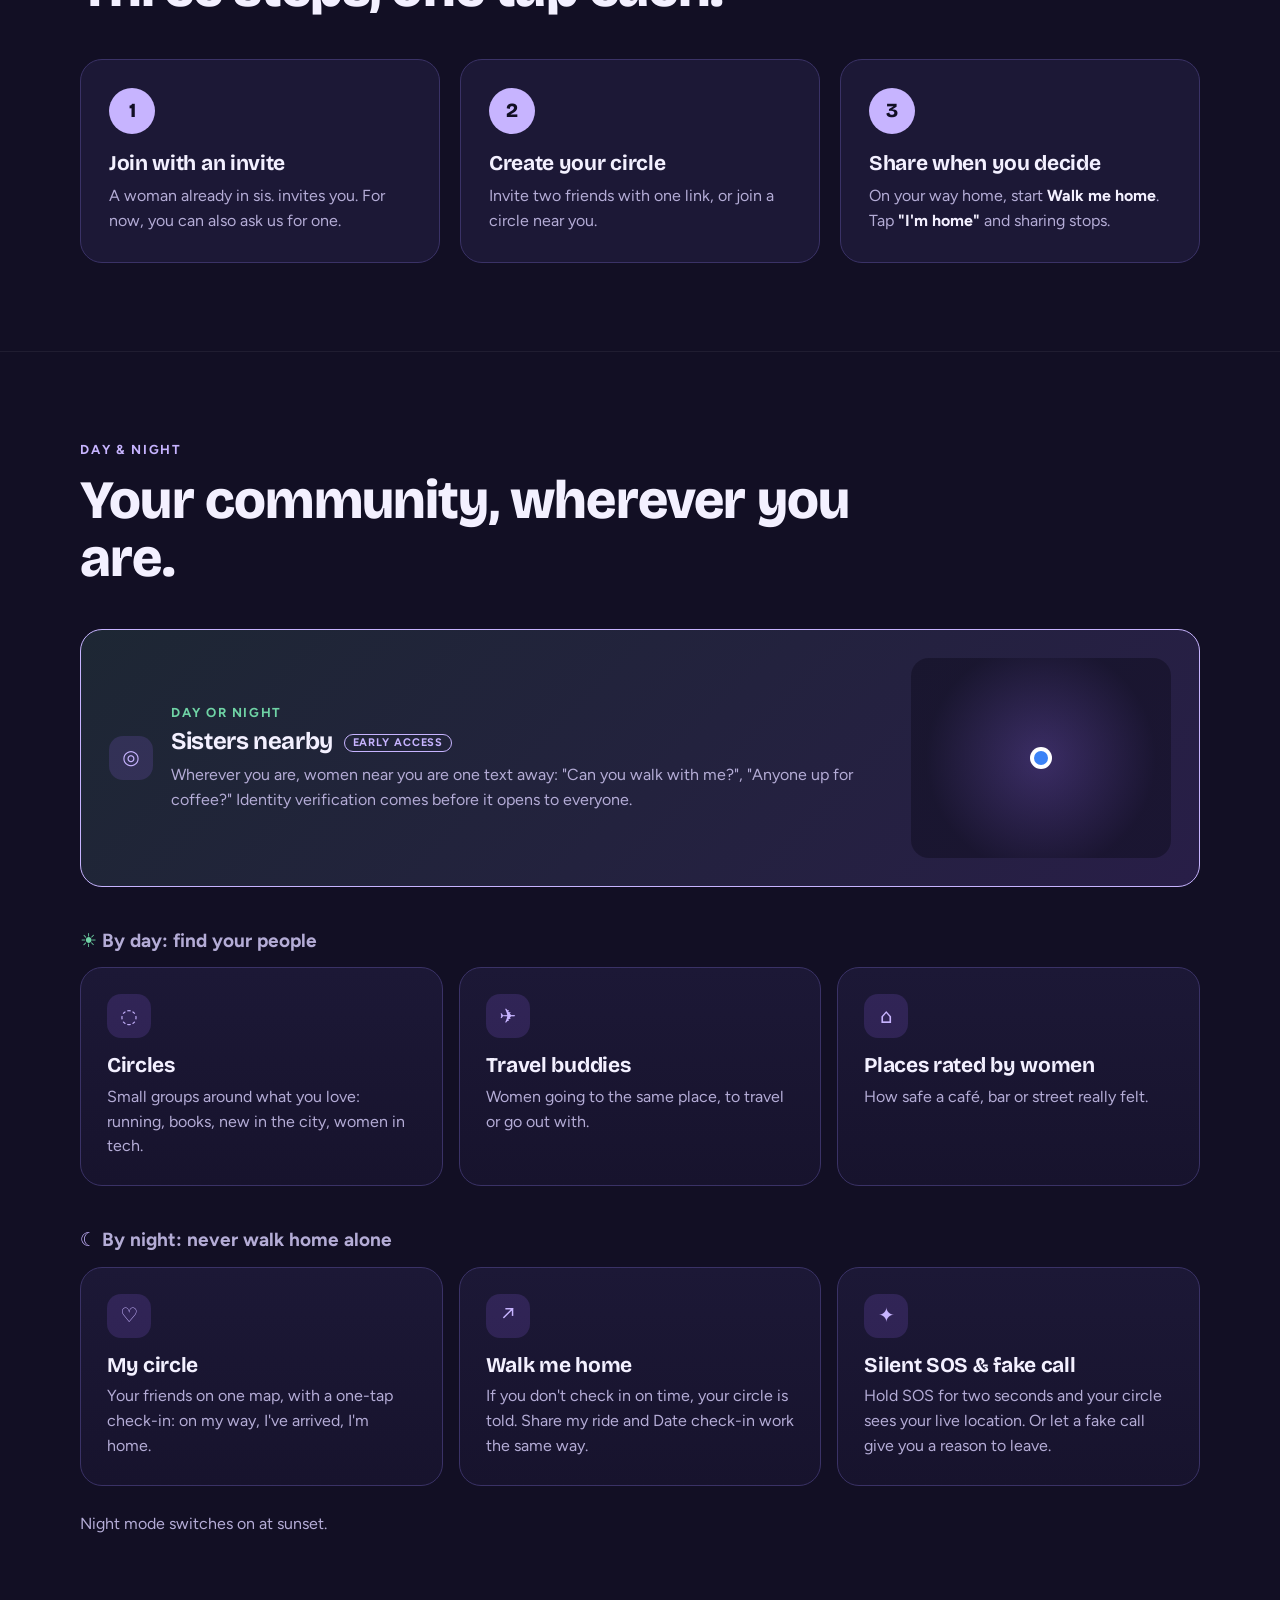
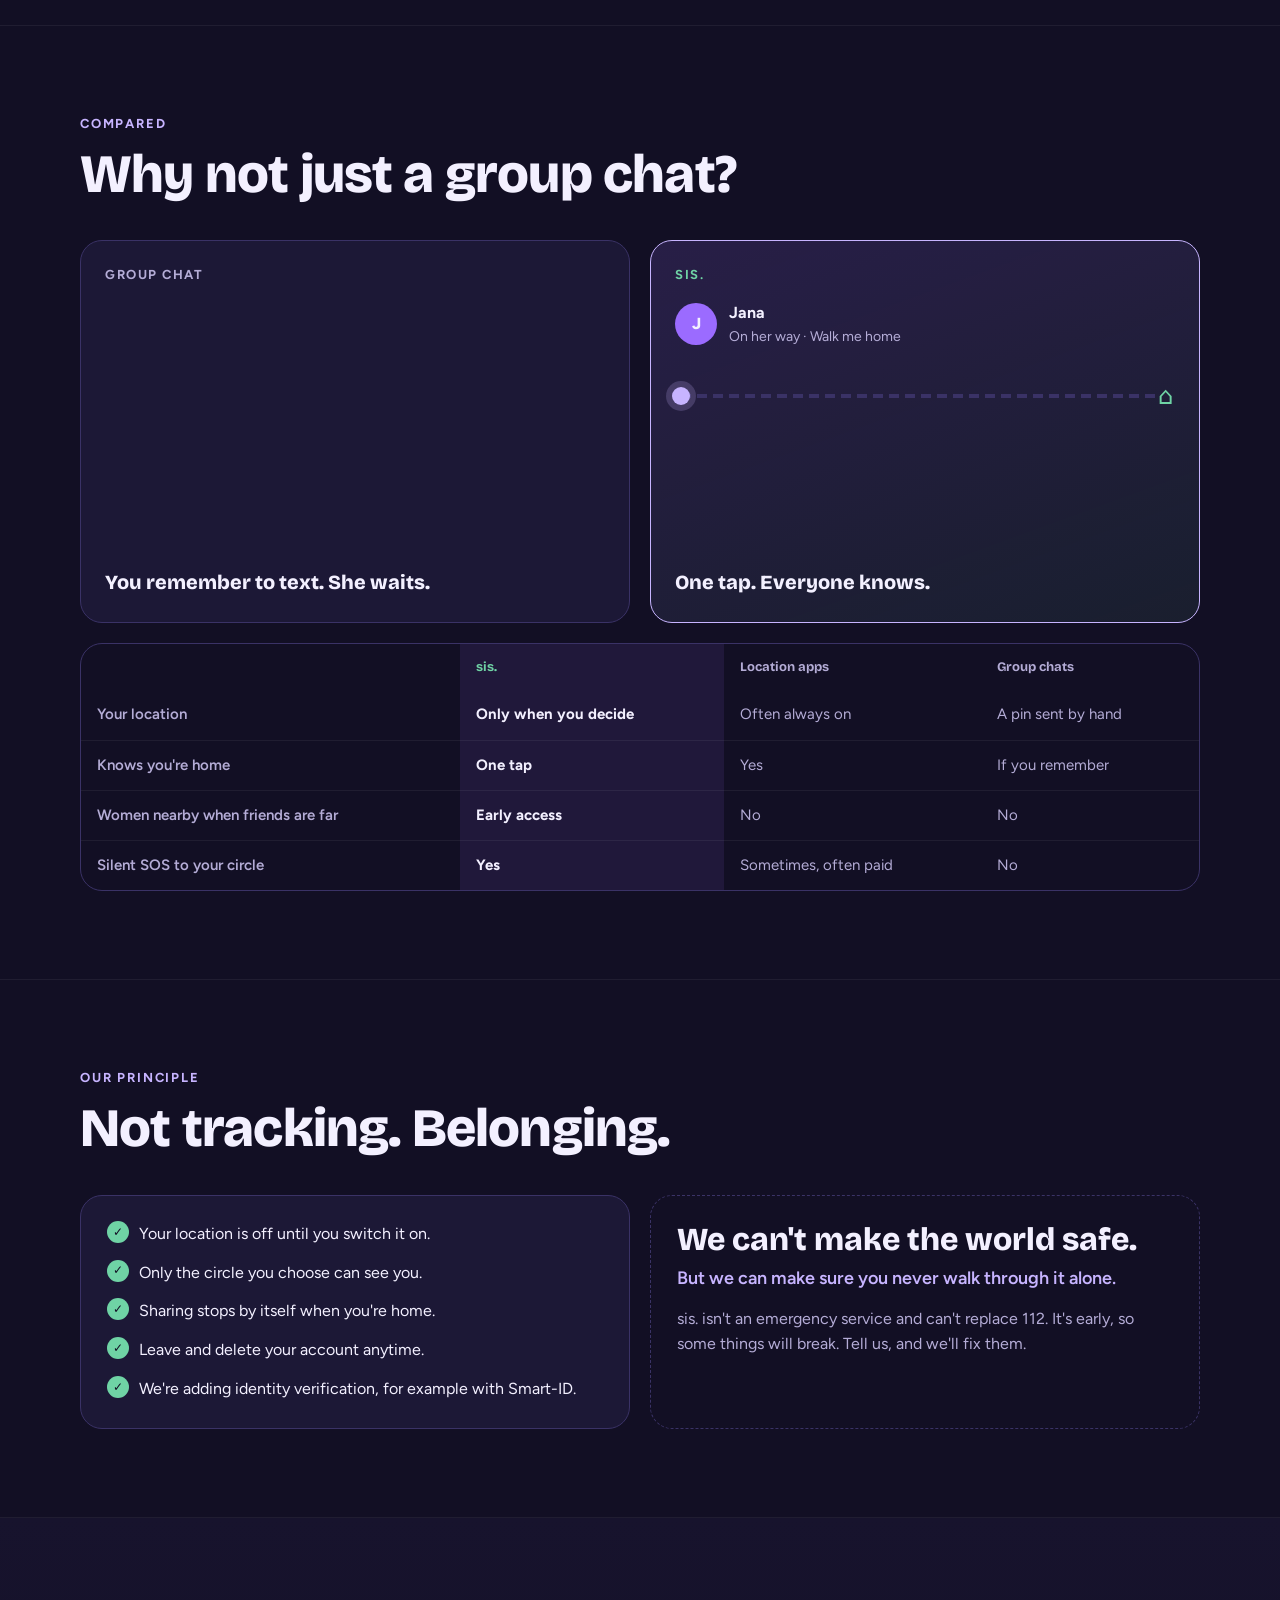
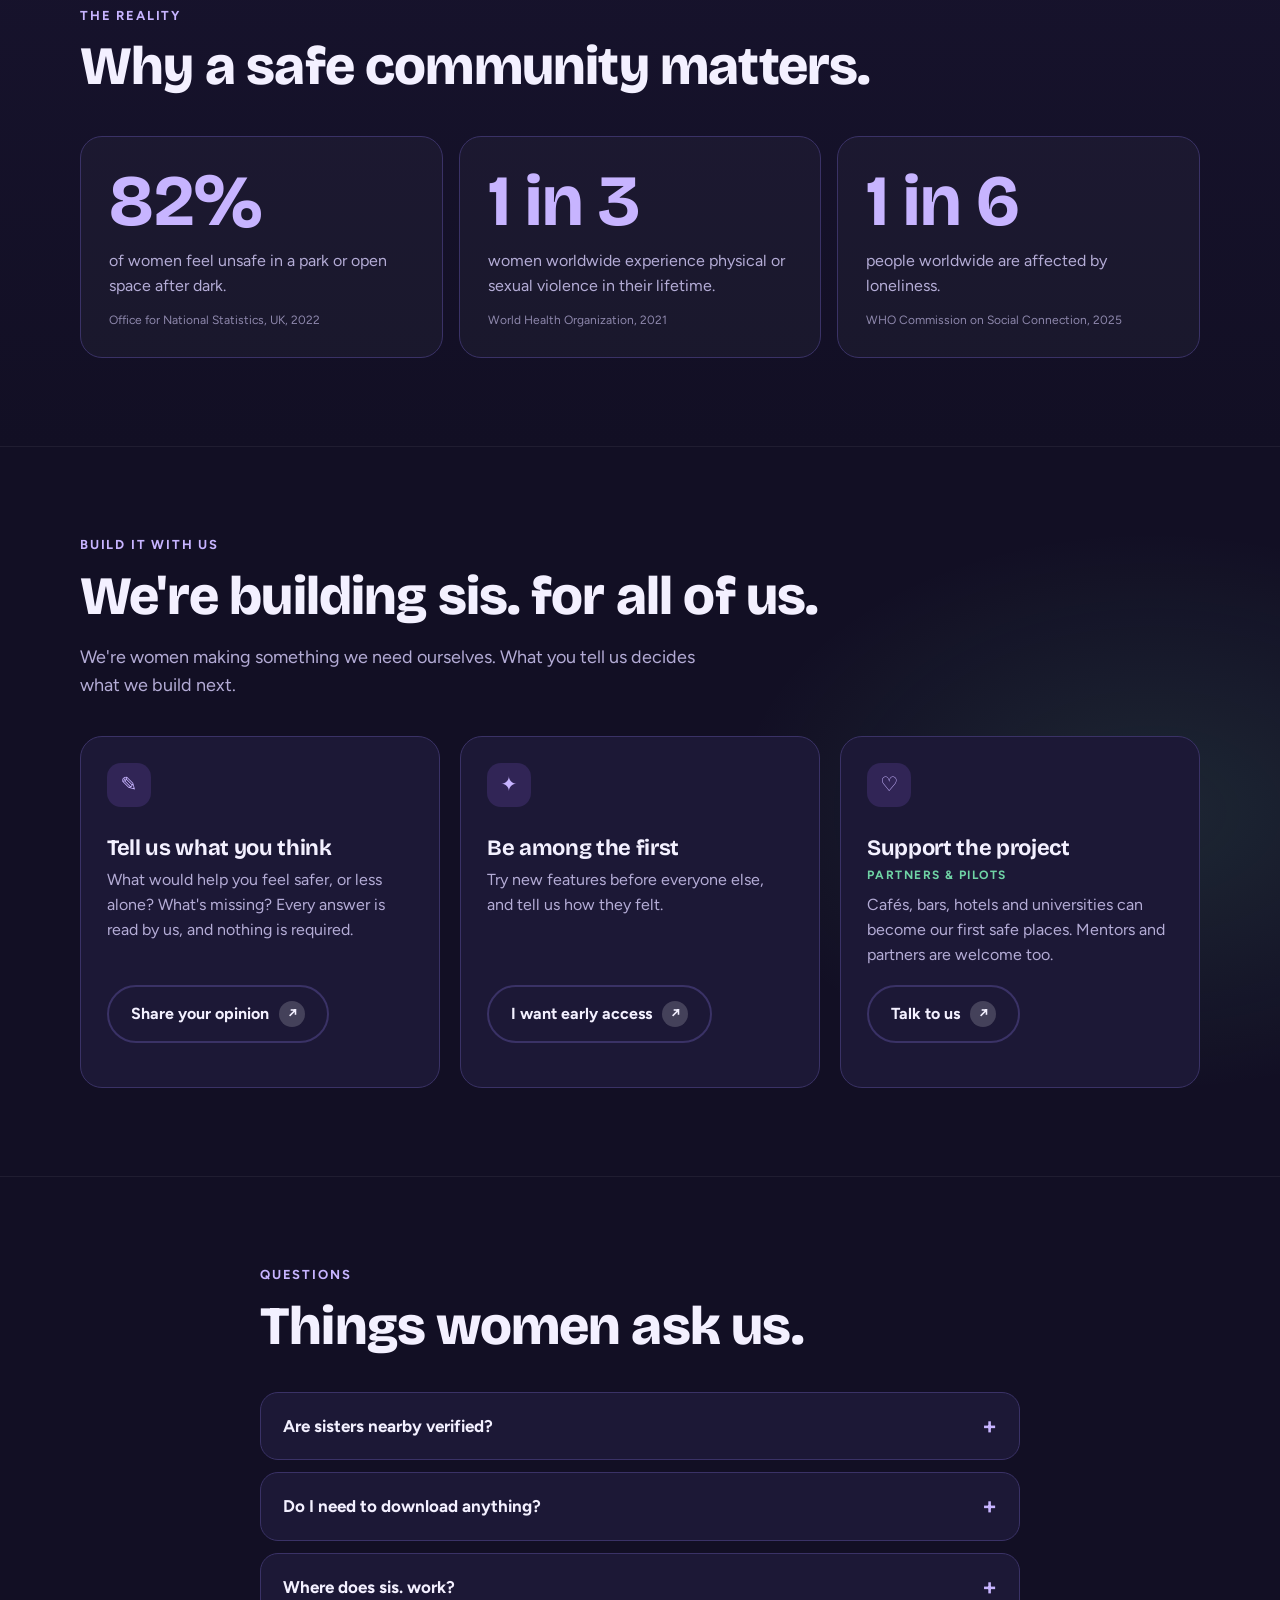
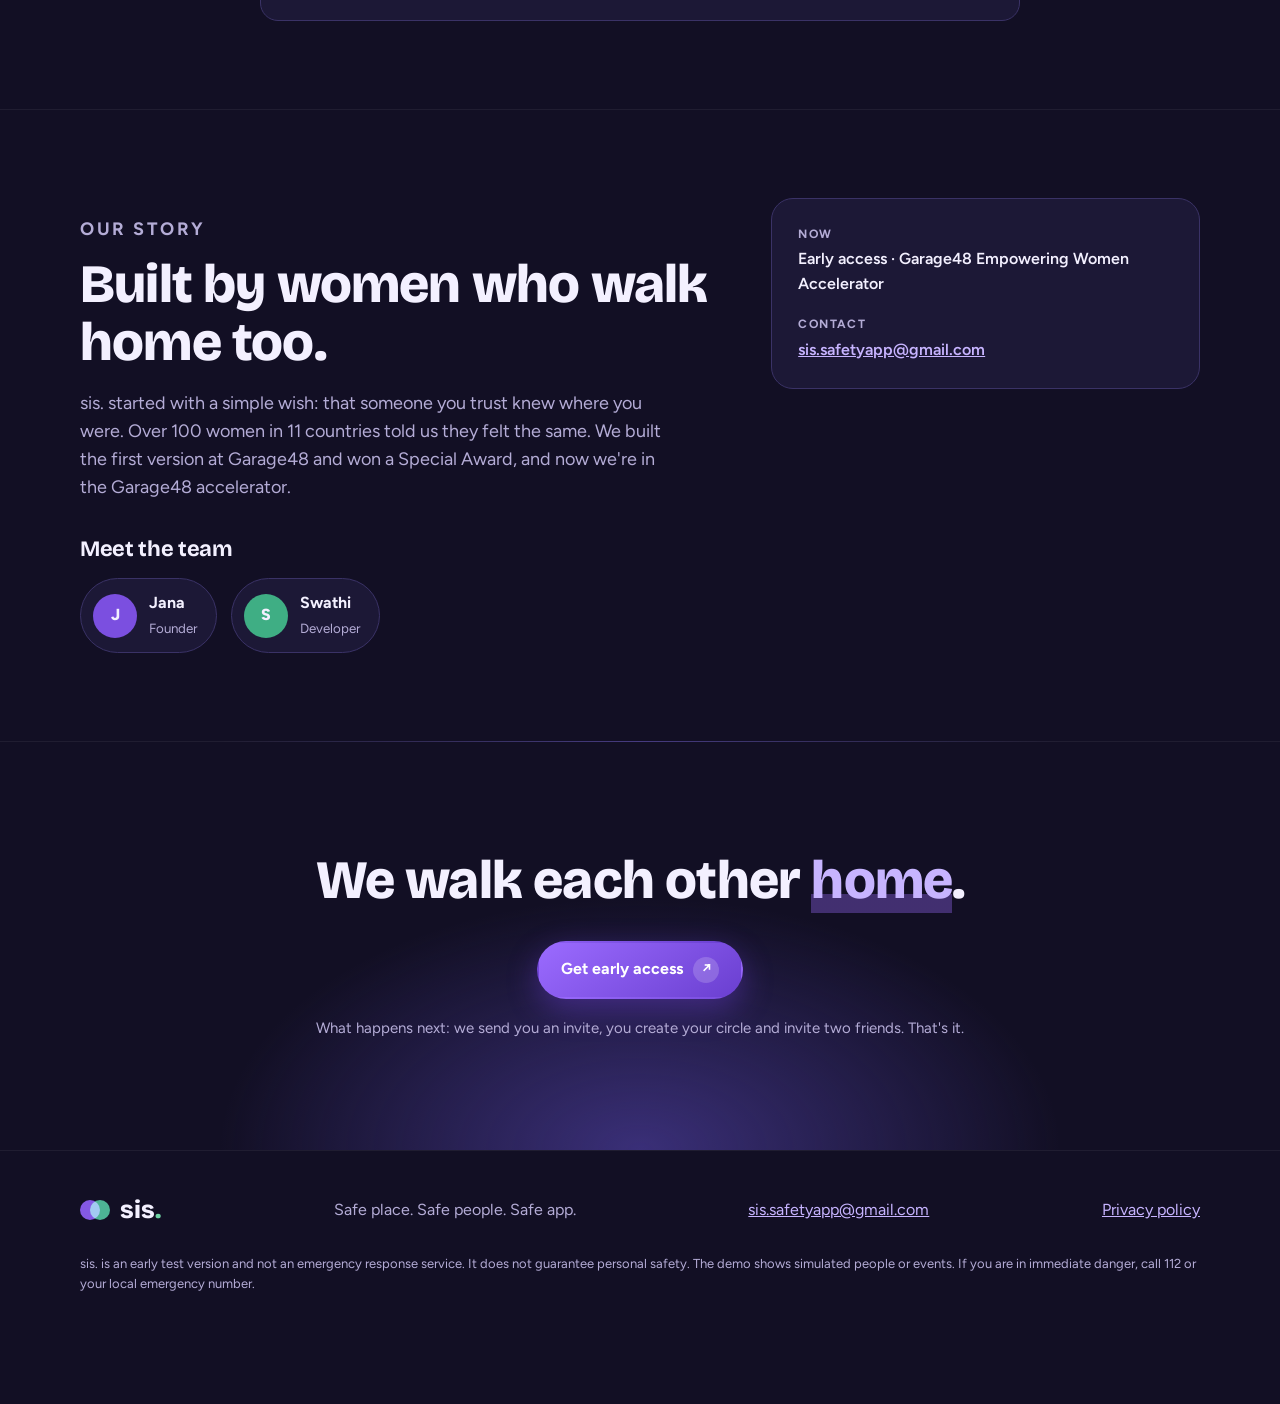
==== commit 78a2d008: "Publish website from a6593e5" ====
--- a/index.html
+++ b/index.html
@@ -73,7 +73,7 @@
 <div class="lv-head"><i><svg viewBox="0 0 24 24" fill="none" stroke="currentColor" stroke-width="2" stroke-linecap="round" stroke-linejoin="round" aria-hidden="true"><path d="M15 5l-7 7 7 7"/></svg></i><span><b>Evening walk, Kalamaja</b><small>Balti jaam &middot; Sat 19:00</small></span></div>
 <div class="lv-evt">Meet at Balti jaam. Tea and a slow walk through Kalamaja.</div>
 <div class="lv-feed"><div class="lv-m  m1"><b>M</b><p><small>Mia</small>Great walk tonight, girls!</p></div><div class="lv-m  m2"><b>A</b><p><small>Anna</small>Heading home now, sharing my walk</p></div><div class="lv-m me m3"><p>Text us when you&rsquo;re in!</p></div><div class="lv-m  m4"><b>S</b><p><small>Sofia</small>Almost home too, 10 min left</p></div><div class="lv-m me m5"><p>I&rsquo;ll watch your dot on the map</p></div><div class="lv-typing"><b>M</b><span><i></i><i></i><i></i></span></div></div>
-<div class="lv-input"><span>Message</span><i><svg viewBox="0 0 24 24" fill="none" stroke="currentColor" stroke-width="2" stroke-linecap="round" stroke-linejoin="round" aria-hidden="true"><path d="M5 12h14M13 6l6 6-6 6"/></svg></i></div></div></div></div>
+<div class="lv-input"><span>Message</span><em class="lv-d d1">Text us when you&rsquo;re in!</em><em class="lv-d d2">I&rsquo;ll watch your dot on the map</em><i><svg viewBox="0 0 24 24" fill="none" stroke="currentColor" stroke-width="2" stroke-linecap="round" stroke-linejoin="round" aria-hidden="true"><path d="M5 12h14M13 6l6 6-6 6"/></svg></i></div><div class="lv-kb" aria-hidden="true"><div class="r"><i>q</i><i>w</i><i>e</i><i>r</i><i>t</i><i>y</i><i>u</i><i>i</i><i>o</i><i>p</i></div><div class="r r2"><i>a</i><i>s</i><i>d</i><i>f</i><i>g</i><i>h</i><i>j</i><i>k</i><i>l</i></div><div class="r"><i class="w">&#8679;</i><i>z</i><i>x</i><i>c</i><i>v</i><i>b</i><i>n</i><i>m</i><i class="w">&#9003;</i></div><div class="r"><i class="w2">123</i><i class="sp">space</i><i class="w3">return</i></div></div></div></div></div>
         </div>
       </div>
     </section>
@@ -291,5 +291,38 @@
   </footer>
 
   <a class="sticky-cta" href="mailto:sis.safetyapp@gmail.com?subject=Early%20access%20to%20sis.">Get early access <span class="btn-arrow" aria-hidden="true">↗</span></a>
+
+  <dialog id="wl" class="wl" aria-labelledby="wl-t">
+    <form method="dialog" class="wl-x"><button aria-label="Close">&times;</button></form>
+    <form id="wl-form" class="wl-f" novalidate>
+      <h2 id="wl-t">Get early access</h2>
+      <p>Leave your email and we will write to you when your spot opens. No spam, ever.</p>
+      <input id="wl-email" type="email" required placeholder="you@example.com" autocomplete="email" aria-label="Email address">
+      <button class="btn btn-primary" type="submit">Join the waitlist</button>
+      <p class="wl-msg" id="wl-msg" role="status" aria-live="polite"></p>
+    </form>
+  </dialog>
+  <script id="waitlist-js">
+  (function(){
+    var URL_='https://qronnfjrlvhsomggmpmv.supabase.co', KEY='sb_publishable_HjN6tXUOx44lm_gGbN1MCw_7rHfXE-v';
+    var d=document.getElementById('wl'); if(!d||!d.showModal) return;
+    var f=document.getElementById('wl-form'), e=document.getElementById('wl-email'), m=document.getElementById('wl-msg');
+    document.addEventListener('click',function(ev){
+      var a=ev.target.closest&&ev.target.closest('a[href^="mailto:sis.safetyapp"]');
+      if(a){ev.preventDefault();m.textContent='';d.showModal();e.focus();return;}
+      if(ev.target===d) d.close();
+    });
+    f.addEventListener('submit',function(ev){
+      ev.preventDefault();
+      var v=e.value.trim();
+      if(!/^[^@\s]+@[^@\s]+\.[^@\s]+$/.test(v)){m.textContent='Please enter a valid email.';return;}
+      var b=f.querySelector('button[type=submit]'); b.disabled=true; m.textContent='';
+      fetch(URL_+'/rest/v1/waitlist',{method:'POST',headers:{'Content-Type':'application/json',apikey:KEY,Prefer:'return=minimal'},body:JSON.stringify({email:v,source:'landing'})})
+        .then(function(r){ if(r.ok||r.status===409){ e.value=''; m.textContent='Thank you! We will write to you soon.'; } else { m.textContent='Something went wrong. Please try again.'; } })
+        .catch(function(){ m.textContent='No connection. Please try again.'; })
+        .then(function(){ b.disabled=false; });
+    });
+  })();
+  </script>
 </body>
 </html>
--- a/landing.css
+++ b/landing.css
@@ -340,60 +340,53 @@
 .lv-me{position:absolute;left:50%;top:46%;width:5cqw;height:5cqw;margin:-2.5cqw 0 0 -2.5cqw;border-radius:50%;background:#7C4DFF;border:.9cqw solid #fff;box-shadow:0 0 0 2cqw rgba(124,77,255,.28);animation:lvpulse 2.6s ease-out infinite}
 @keyframes lvpulse{0%{box-shadow:0 0 0 0 rgba(124,77,255,.5)}100%{box-shadow:0 0 0 5cqw rgba(124,77,255,0)}}
 .lv-sis{position:absolute;width:7.5cqw;height:7.5cqw;margin:-3.75cqw 0 0 -3.75cqw;border-radius:50%;background:#6DD3A3;color:#10301F;border:.7cqw solid #fff;display:grid;place-items:center;box-shadow:0 .6cqw 2cqw rgba(0,0,0,.4)}
-.lv-sis b{font-size:3.4cqw;font-weight:800}
-.lv-sis em{position:absolute;left:9cqw;top:50%;transform:translateY(-50%);background:#1B1535;color:#F3F0FF;border:.3cqw solid #2E2753;border-radius:99px;padding:.7cqw 2.2cqw;font-size:2.7cqw;font-weight:700;white-space:nowrap}
+.lv-sis b{font-size:4.2cqw;font-weight:800}
+.lv-sis em{position:absolute;left:9cqw;top:50%;transform:translateY(-50%);background:#1B1535;color:#F3F0FF;border:.3cqw solid #2E2753;border-radius:99px;padding:.7cqw 2.2cqw;font-size:3.6cqw;font-weight:700;white-space:nowrap}
 .lv-sis.s1{animation:lvwalk 9s ease-in-out both}
 .lv-sis.s2{left:80%;top:62%;background:#B49CFF;animation:lvdrift 11s ease-in-out both}
 @keyframes lvwalk{0%{left:14%;top:74%}35%{left:30%;top:66%}70%{left:46%;top:56%}100%{left:58%;top:54%}}
 @keyframes lvdrift{0%{left:80%;top:62%}100%{left:72%;top:70%}}
-.lv-hz{position:absolute;width:6.4cqw;height:6.4cqw;margin:-3.2cqw 0 0 -3.2cqw;border-radius:50%;border:.6cqw solid #fff;color:#fff;display:grid;place-items:center;font-size:3cqw;font-weight:800;box-shadow:0 .6cqw 2cqw rgba(0,0,0,.4)}
+.lv-hz{position:absolute;width:6.4cqw;height:6.4cqw;margin:-3.2cqw 0 0 -3.2cqw;border-radius:50%;border:.6cqw solid #fff;color:#fff;display:grid;place-items:center;font-size:3.8cqw;font-weight:800;box-shadow:0 .6cqw 2cqw rgba(0,0,0,.4)}
 .lv-hz.h1{left:76%;top:34%;background:#CF3540}.lv-hz.h2{left:18%;top:38%;background:#C98A12}.lv-hz.h3{left:34%;top:84%;background:#6A3FD0}
-.lv-chip{position:absolute;left:3.5cqw;top:3cqw;display:flex;align-items:center;gap:2cqw;background:rgba(27,21,53,.92);border:.3cqw solid #2E2753;border-radius:99px;padding:1.8cqw 3.2cqw;font-size:3cqw;font-weight:700}
+.lv-chip{position:absolute;left:3.5cqw;top:3cqw;display:flex;align-items:center;gap:2cqw;background:rgba(27,21,53,.92);border:.3cqw solid #2E2753;border-radius:99px;padding:1.8cqw 3.2cqw;font-size:3.8cqw;font-weight:700}
 .lv-chip u{width:2.2cqw;height:2.2cqw;border-radius:50%;background:#6DD3A3;animation:lvblink 1.6s ease-in-out infinite}
 @keyframes lvblink{50%{opacity:.35}}
 .lv-btns{position:absolute;right:3cqw;top:11cqw;display:flex;flex-direction:column;gap:2.4cqw;background:rgba(27,21,53,.94);border:.3cqw solid #2E2753;border-radius:99px;padding:1.6cqw}
 .lv-btns i{display:grid;place-items:center;width:10.5cqw;height:10.5cqw;border-radius:50%;background:#262046;color:#F3F0FF}
 .lv-btns i:first-child{background:#B49CFF;color:#1B1535}
 .lv-btns svg{width:5.2cqw;height:5.2cqw}
-.lv-walk{position:absolute;left:4cqw;right:4cqw;bottom:21cqw;height:13cqw;border-radius:5cqw;background:#B49CFF;color:#1B1535;display:grid;place-items:center;font-size:4.4cqw;font-weight:800;box-shadow:0 1cqw 4cqw rgba(0,0,0,.4)}
-.lv-tabs{position:absolute;left:0;right:0;bottom:0;height:16cqw;background:#1B1535;border-top:.3cqw solid #2E2753;display:flex;justify-content:space-around;align-items:center;font-size:2.6cqw;font-weight:600;color:#A9A2C8;padding-bottom:2cqw}
+.lv-walk{position:absolute;left:4cqw;right:4cqw;bottom:21cqw;height:13cqw;border-radius:5cqw;background:#B49CFF;color:#1B1535;display:grid;place-items:center;font-size:5.2cqw;font-weight:800;box-shadow:0 1cqw 4cqw rgba(0,0,0,.4)}
+.lv-tabs{position:absolute;left:0;right:0;bottom:0;height:16cqw;background:#1B1535;border-top:.3cqw solid #2E2753;display:flex;justify-content:space-around;align-items:center;font-size:3.2cqw;font-weight:600;color:#A9A2C8;padding-bottom:2cqw}
 .lv-tabs .on{color:#B49CFF}
-.lv-tabs .sos{background:#B49CFF;color:#1B1535;width:12.5cqw;height:12.5cqw;border-radius:50%;display:grid;place-items:center;font-weight:800;font-size:3.4cqw;margin-top:-8cqw;border:1cqw solid #131021}
+.lv-tabs .sos{background:#B49CFF;color:#1B1535;width:12.5cqw;height:12.5cqw;border-radius:50%;display:grid;place-items:center;font-weight:800;font-size:4cqw;margin-top:-8cqw;border:1cqw solid #131021}
 /* chat */
 .live-chat{background:#131021}
 .lv-head{position:absolute;left:0;right:0;top:14cqw;display:flex;align-items:center;gap:2.5cqw;padding:3cqw 4cqw;border-bottom:.3cqw solid #2E2753}
 .lv-head i{display:grid;place-items:center;width:8cqw;height:8cqw;border-radius:50%;background:#262046}
 .lv-head svg{width:4.6cqw;height:4.6cqw}
 .lv-head span{display:flex;flex-direction:column;gap:.6cqw}
-.lv-head b{font-size:4cqw;font-weight:800}.lv-head small{font-size:2.8cqw;color:#A9A2C8}
-.lv-evt{position:absolute;left:4cqw;right:4cqw;top:36cqw;background:#1B1535;border:.3cqw solid #2E2753;border-radius:4cqw;padding:3cqw 3.5cqw;font-size:3cqw;line-height:1.4;color:#A9A2C8}
-.lv-feed{position:absolute;left:4cqw;right:4cqw;top:54cqw;display:flex;flex-direction:column;gap:3cqw}
+.lv-head b{font-size:4.8cqw;font-weight:800}.lv-head small{font-size:3.5cqw;color:#A9A2C8}
+.lv-evt{position:absolute;left:4cqw;right:4cqw;top:36cqw;background:#1B1535;border:.3cqw solid #2E2753;border-radius:4cqw;padding:3cqw 3.5cqw;font-size:3.8cqw;line-height:1.4;color:#A9A2C8}
+.lv-feed{position:absolute;left:4cqw;right:4cqw;top:56cqw;display:flex;flex-direction:column;gap:3.4cqw}
 .lv-m{display:flex;align-items:flex-end;gap:2cqw;max-width:82%;opacity:0}
 .lv-m.me{align-self:flex-end;flex-direction:row-reverse}
-.lv-m b,.lv-typing b{flex:none;width:7cqw;height:7cqw;border-radius:50%;background:#B49CFF;color:#1B1535;display:grid;place-items:center;font-size:3.2cqw;font-weight:800}
-.lv-m p{margin:0;background:#262046;border-radius:4cqw 4cqw 4cqw 1cqw;padding:2.4cqw 3.4cqw;font-size:3.3cqw;line-height:1.35}
-.lv-m small{display:block;font-size:2.6cqw;font-weight:700;color:#B49CFF;margin-bottom:.6cqw}
+.lv-m b,.lv-typing b{flex:none;width:7cqw;height:7cqw;border-radius:50%;background:#B49CFF;color:#1B1535;display:grid;place-items:center;font-size:3.8cqw;font-weight:800}
+.lv-m p{margin:0;background:#262046;border-radius:4cqw 4cqw 4cqw 1cqw;padding:2.4cqw 3.4cqw;font-size:4.2cqw;line-height:1.35}
+.lv-m small{display:block;font-size:3.3cqw;font-weight:700;color:#B49CFF;margin-bottom:.6cqw}
 .lv-m.me p{background:#B49CFF;color:#1B1535;border-radius:4cqw 4cqw 1cqw 4cqw}
-.lv-typing{display:flex;align-items:center;gap:2cqw;opacity:0;animation:lvtype 18s both}
+.lv-typing{display:flex;align-items:center;gap:2cqw;opacity:0;animation:lvtype 28s both}
 .lv-typing b{background:#6DD3A3;color:#10301F}
 .lv-typing span{display:flex;gap:1.2cqw;background:#262046;border-radius:4cqw;padding:3cqw 3.4cqw}
 .lv-typing span i{width:1.6cqw;height:1.6cqw;border-radius:50%;background:#A9A2C8;animation:lvblink 1s ease-in-out infinite}
 .lv-typing span i:nth-child(2){animation-delay:.2s}.lv-typing span i:nth-child(3){animation-delay:.4s}
-.lv-input{position:absolute;left:4cqw;right:4cqw;bottom:6cqw;display:flex;justify-content:space-between;align-items:center;background:#1B1535;border:.3cqw solid #2E2753;border-radius:99px;padding:2cqw 2cqw 2cqw 4.5cqw;font-size:3.3cqw;color:#A9A2C8}
+.lv-input{position:absolute;left:4cqw;right:4cqw;bottom:6cqw;z-index:2;animation:lvinp 28s both;display:flex;justify-content:space-between;align-items:center;background:#1B1535;border:.3cqw solid #2E2753;border-radius:99px;padding:2cqw 2cqw 2cqw 4.5cqw;font-size:4.2cqw;color:#A9A2C8}
 .lv-input i{display:grid;place-items:center;width:8cqw;height:8cqw;border-radius:50%;background:#B49CFF;color:#1B1535}
 .lv-input svg{width:4.4cqw;height:4.4cqw}
-.lv-note{position:absolute;left:3cqw;right:3cqw;top:15cqw;z-index:3;display:flex;align-items:center;gap:3cqw;background:rgba(38,32,70,.97);border:.3cqw solid #3a3068;border-radius:5cqw;padding:3cqw 3.5cqw;box-shadow:0 2cqw 6cqw rgba(0,0,0,.5);opacity:0;animation:lvnote 18s both}
+.lv-note{position:absolute;left:3cqw;right:3cqw;top:15cqw;z-index:3;display:flex;align-items:center;gap:3cqw;background:rgba(38,32,70,.97);border:.3cqw solid #3a3068;border-radius:5cqw;padding:3cqw 3.5cqw;box-shadow:0 2cqw 6cqw rgba(0,0,0,.5);opacity:0;animation:lvnote 28s both}
 .lv-note>i{flex:none;display:grid;place-items:center;width:8.5cqw;height:8.5cqw;border-radius:50%;background:#6DD3A3;color:#10301F}
 .lv-note svg{width:4.8cqw;height:4.8cqw}
-.lv-note span{display:flex;flex-direction:column}.lv-note small{font-size:2.5cqw;color:#A9A2C8}.lv-note b{font-size:3.5cqw;font-weight:800}
-@keyframes lvm1{0%,5.5%{opacity:0;transform:translateY(3cqw)}9%,100%{opacity:1;transform:none}}
-@keyframes lvm2{0%,18.5%{opacity:0;transform:translateY(3cqw)}22%,100%{opacity:1;transform:none}}
-@keyframes lvm3{0%,30.5%{opacity:0;transform:translateY(3cqw)}34%,100%{opacity:1;transform:none}}
-@keyframes lvm4{0%,43.5%{opacity:0;transform:translateY(3cqw)}47%,100%{opacity:1;transform:none}}
-@keyframes lvm5{0%,55.5%{opacity:0;transform:translateY(3cqw)}59%,100%{opacity:1;transform:none}}
-@keyframes lvtype{0%,57%{opacity:0}59%,67%{opacity:1}69%,100%{opacity:0}}
-@keyframes lvnote{0%,70%{opacity:0;transform:translateY(-14cqw)}74%,92%{opacity:1;transform:none}96%,100%{opacity:0;transform:translateY(-14cqw)}}
-.lv-m.m1{animation:lvm1 18s both}.lv-m.m2{animation:lvm2 18s both}.lv-m.m3{animation:lvm3 18s both}.lv-m.m4{animation:lvm4 18s both}.lv-m.m5{animation:lvm5 18s both}
+.lv-note span{display:flex;flex-direction:column}.lv-note small{font-size:3.2cqw;color:#A9A2C8}.lv-note b{font-size:4.4cqw;font-weight:800}
+.lv-m.m1{animation:lvm1 28s both}.lv-m.m2{animation:lvm2 28s both}.lv-m.m3{animation:lvm3 28s both}.lv-m.m4{animation:lvm4 28s both}.lv-m.m5{animation:lvm5 28s both}
 @media (prefers-reduced-motion:reduce){
   .live *{animation:none!important}
   .lv-m{opacity:1}.lv-typing,.lv-note{display:none}
@@ -405,6 +398,49 @@
 .lv-logo i{position:absolute;top:0;width:7cqw;height:7cqw;border-radius:50%}
 .lv-logo i:first-child{left:0;background:#7C4DFF}
 .lv-logo i:last-child{left:3.8cqw;background:rgba(109,211,163,.92)}
-.lv-top b{font-size:5.6cqw;font-weight:800;letter-spacing:-.02em}
+.lv-top b{font-size:6.2cqw;font-weight:800;letter-spacing:-.02em}
 .lv-top s{text-decoration:none;color:#6DD3A3}
-.lv-top em{margin-left:auto;font-size:2.9cqw;font-weight:700;color:#A9A2C8}
+.lv-top em{margin-left:auto;font-size:3.6cqw;font-weight:700;color:#A9A2C8}
+
+/* early access popup */
+.wl{border:1px solid #2E2753;border-radius:24px;background:#1B1535;color:#F3F0FF;padding:28px 24px 24px;width:min(92vw,420px);box-shadow:0 30px 80px rgba(0,0,0,.6);margin:auto}
+.wl::backdrop{background:rgba(10,7,22,.72);backdrop-filter:blur(3px)}
+.wl h2{margin:0 0 8px;font-size:26px;line-height:1.15}
+.wl p{margin:0 0 16px;color:#A9A2C8;font-size:15px;line-height:1.45}
+.wl-f{display:flex;flex-direction:column}
+.wl input{width:100%;box-sizing:border-box;border-radius:14px;border:1px solid #3a3068;background:#131021;color:#F3F0FF;padding:15px 16px;font:inherit;font-size:16px;margin-bottom:12px}
+.wl input:focus{outline:2px solid #B49CFF;outline-offset:1px}
+.wl .btn{width:100%;justify-content:center;cursor:pointer;border:0}
+.wl .wl-msg{margin:12px 0 0;min-height:20px;font-size:14px;color:#6DD3A3}
+.wl-x{position:absolute;top:10px;right:12px;margin:0}
+.wl-x button{width:36px;height:36px;border-radius:50%;border:0;background:#262046;color:#F3F0FF;font-size:22px;line-height:1;cursor:pointer}
+
+/* typing in the chat input before her own messages */
+.lv-d{position:absolute;left:4.5cqw;top:50%;transform:translateY(-50%);overflow:hidden;white-space:nowrap;background:#1B1535;color:#F3F0FF;opacity:0;width:0;padding:1cqw 0;font-size:4.2cqw}
+.lv-d.d1{animation:lvd1 28s steps(22,end) both}
+.lv-d.d2{animation:lvd2 28s steps(28,end) both}
+
+/* on-screen keyboard: slides up while she types, then the message is sent */
+.lv-kb{position:absolute;left:0;right:0;bottom:0;height:60cqw;background:#1f1c2e;border-top:.3cqw solid #2E2753;padding:2.4cqw 2cqw 0;display:flex;flex-direction:column;gap:2cqw;z-index:3;transform:translateY(101%);animation:lvkb 28s both}
+.lv-kb .r{display:flex;gap:1.6cqw;justify-content:center}
+.lv-kb .r2{padding:0 4.6cqw}
+.lv-kb i{flex:none;display:grid;place-items:center;width:8.2cqw;height:11.5cqw;border-radius:1.6cqw;background:#3a3555;color:#F3F0FF;font-size:4.6cqw;animation:lvkp 1.5s steps(1) infinite}
+.lv-kb i:nth-child(2n){animation-duration:1.9s}.lv-kb i:nth-child(3n){animation-duration:2.3s;animation-delay:.4s}.lv-kb i:nth-child(5n){animation-duration:1.7s;animation-delay:.9s}
+.lv-kb i.w{width:12cqw;background:#2a2640;font-size:5cqw}
+.lv-kb i.w2{width:13cqw;background:#2a2640;font-size:3.6cqw}
+.lv-kb i.sp{width:45cqw;font-size:3.4cqw;color:#A9A2C8}
+.lv-kb i.w3{width:19cqw;background:#B49CFF;color:#1B1535;font-size:3.6cqw;font-weight:700}
+@keyframes lvkp{0%,9%{background:#6b6290;transform:translateY(-.4cqw)}10%,100%{}}
+
+/* timeline of the chat scene (28s, plays once) */
+@keyframes lvm1{0%,3.1%{opacity:0;transform:translateY(3cqw)}6.6%,100%{opacity:1;transform:none}}
+@keyframes lvm2{0%,10.2%{opacity:0;transform:translateY(3cqw)}13.7%,100%{opacity:1;transform:none}}
+@keyframes lvm3{0%,31.6%{opacity:0;transform:translateY(3cqw)}35.1%,100%{opacity:1;transform:none}}
+@keyframes lvm4{0%,42.4%{opacity:0;transform:translateY(3cqw)}45.9%,100%{opacity:1;transform:none}}
+@keyframes lvm5{0%,67.4%{opacity:0;transform:translateY(3cqw)}70.9%,100%{opacity:1;transform:none}}
+@keyframes lvtype{0%,75%{opacity:0}76.8%,81.4%{opacity:1}83%,100%{opacity:0}}
+@keyframes lvnote{0%,83.9%{opacity:0;transform:translateY(-14cqw)}86.4%,96.4%{opacity:1;transform:none}98.9%,100%{opacity:0;transform:translateY(-14cqw)}}
+@keyframes lvkb{0%,16%{transform:translateY(101%)}18.9%,34.3%{transform:translateY(0)}36.4%,48%{transform:translateY(101%)}51.1%,70%{transform:translateY(0)}72.1%,100%{transform:translateY(101%)}}
+@keyframes lvinp{0%,16%{bottom:6cqw}18.9%,34.3%{bottom:63cqw}36.4%,48%{bottom:6cqw}51.1%,70%{bottom:63cqw}72.1%,100%{bottom:6cqw}}
+@keyframes lvd1{0%,19.5%{width:0;opacity:0}19.6%{width:0;opacity:1}30.7%{width:68cqw;opacity:1}32%,100%{width:68cqw;opacity:0}}
+@keyframes lvd2{0%,51.7%{width:0;opacity:0}51.8%{width:0;opacity:1}66.4%{width:68cqw;opacity:1}67.9%,100%{width:68cqw;opacity:0}}
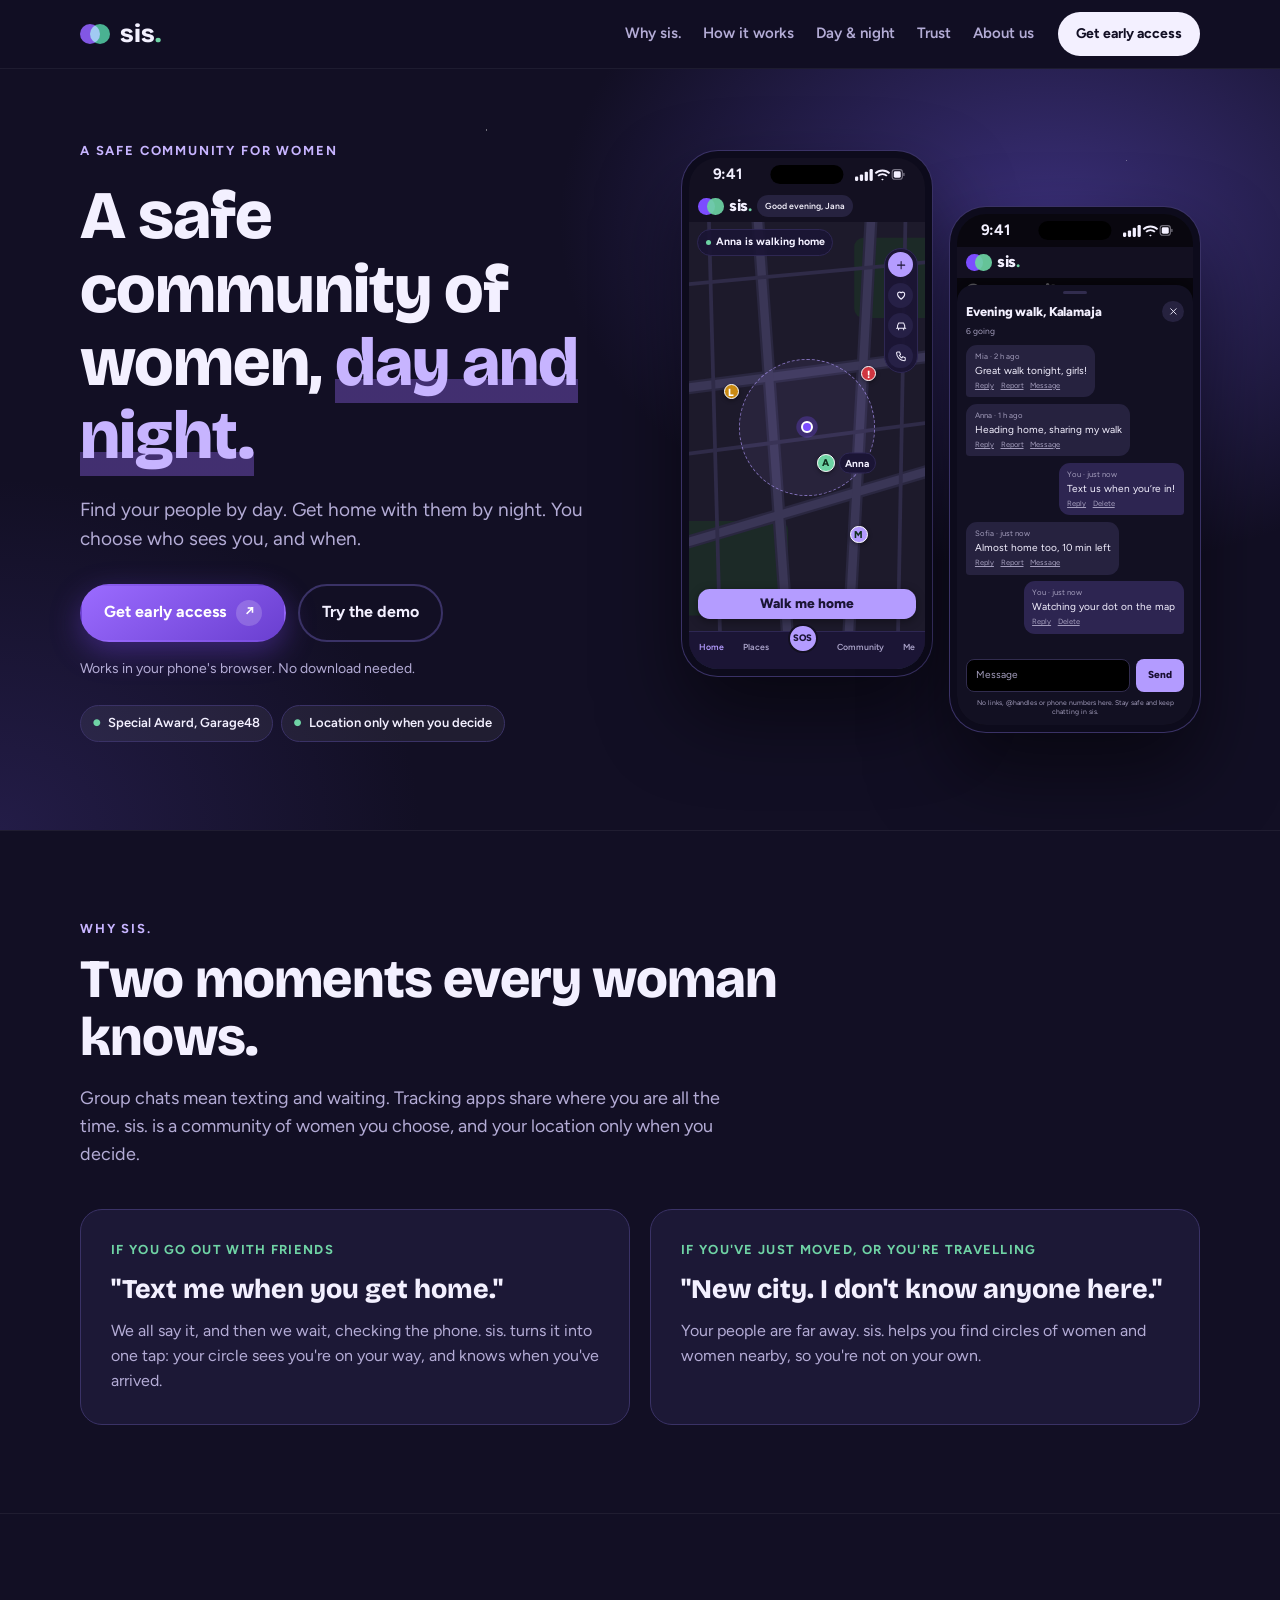
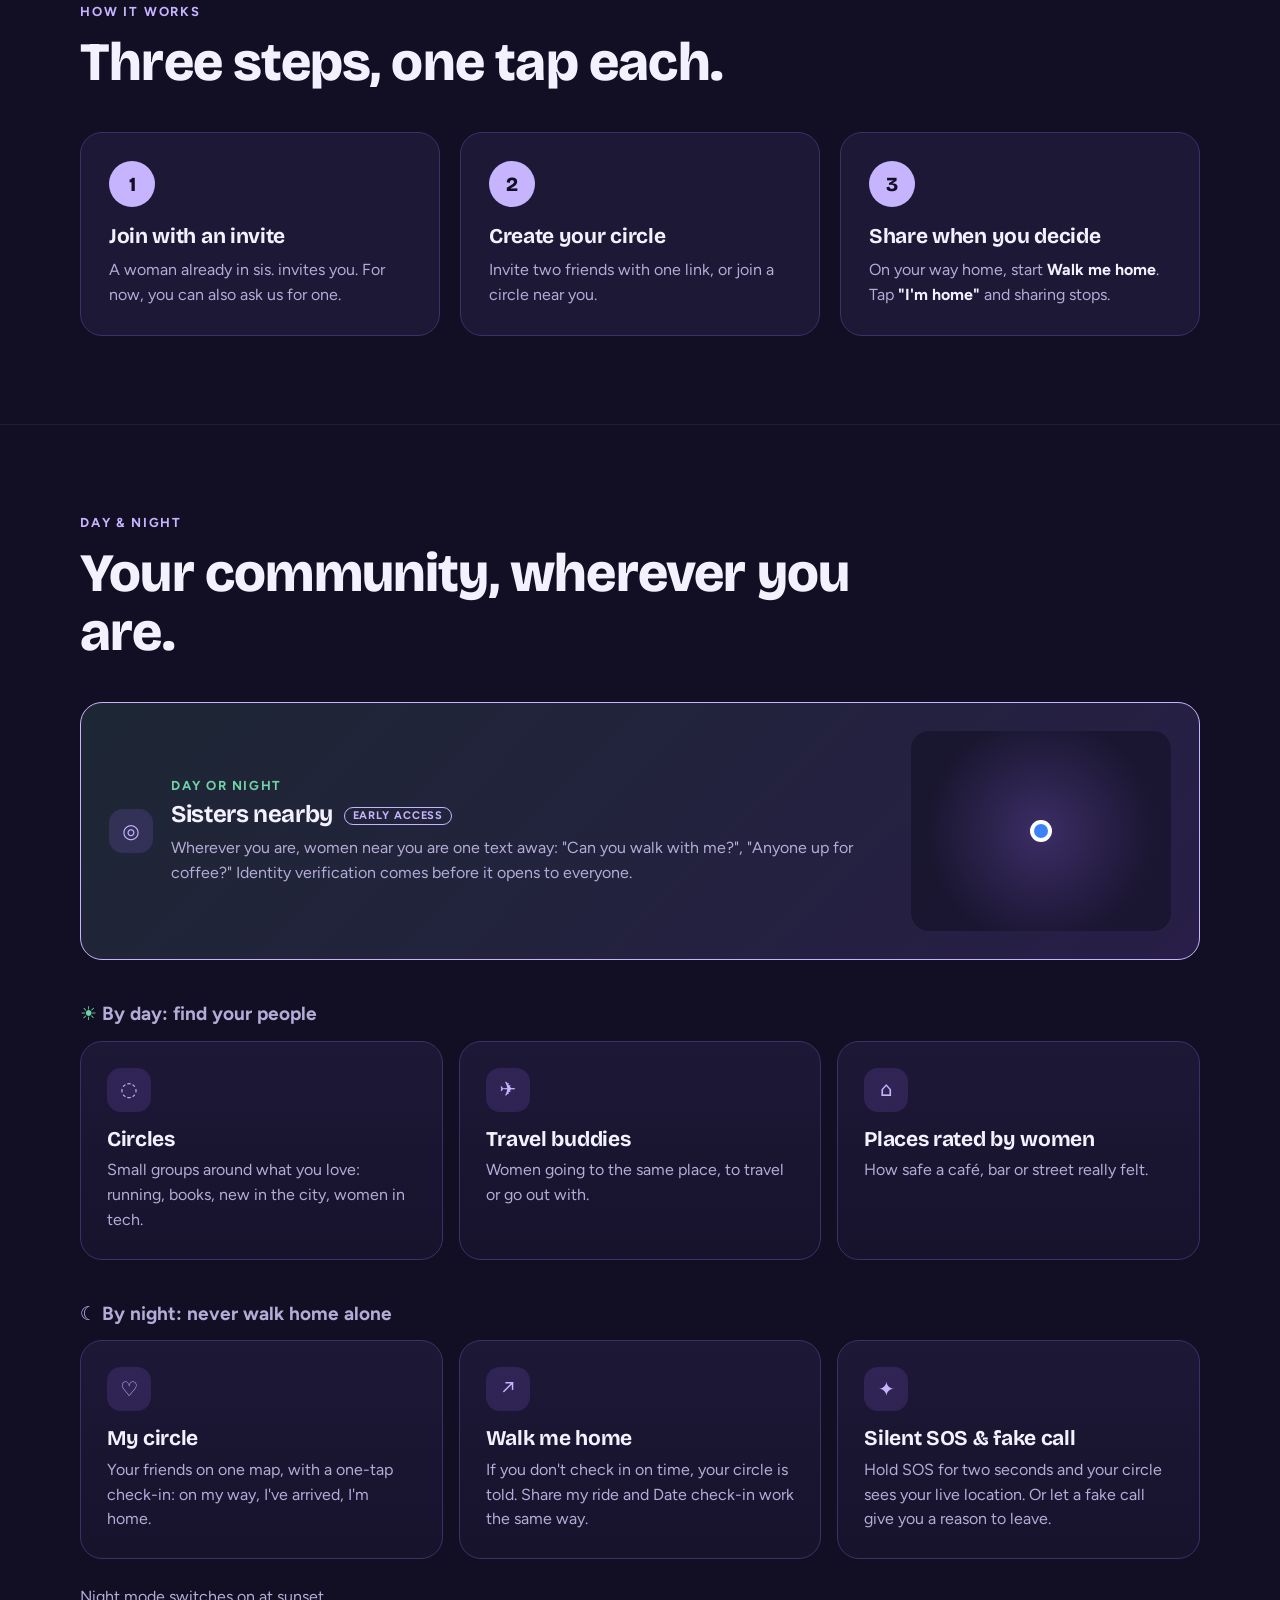
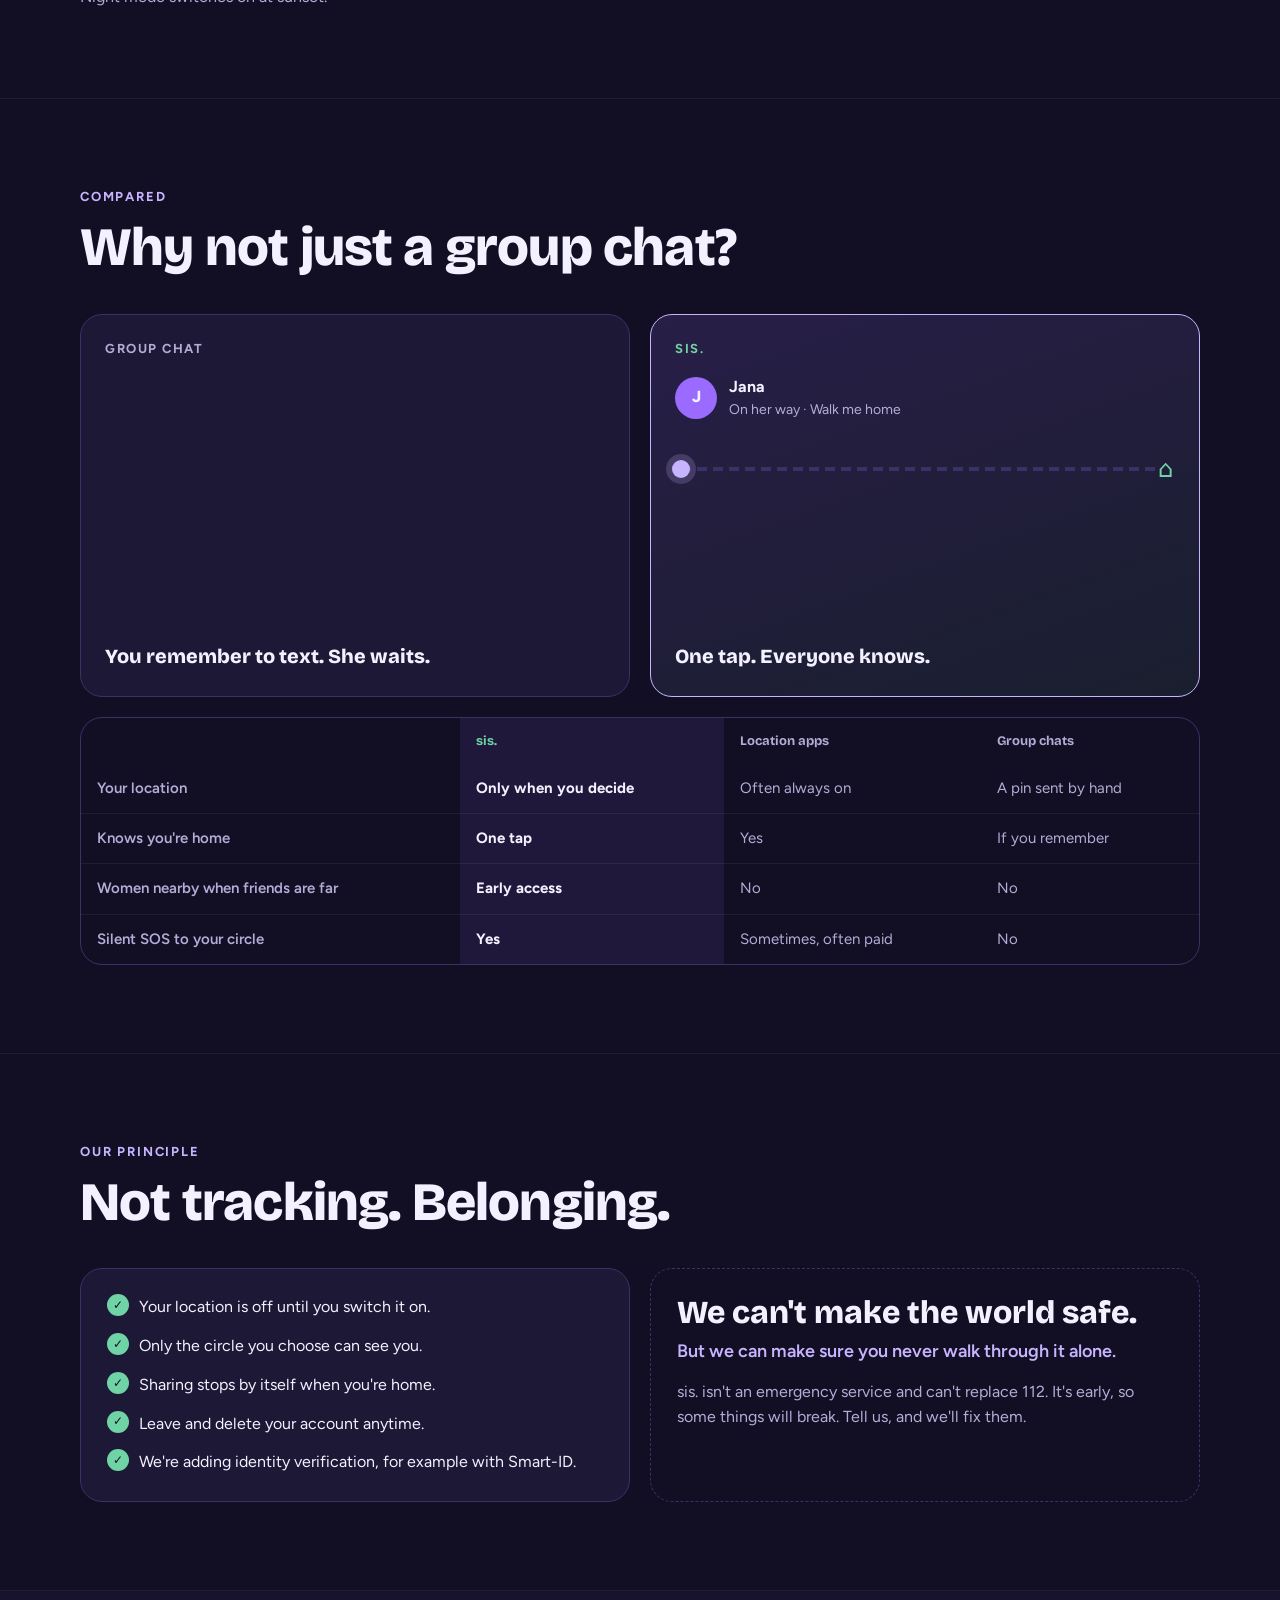
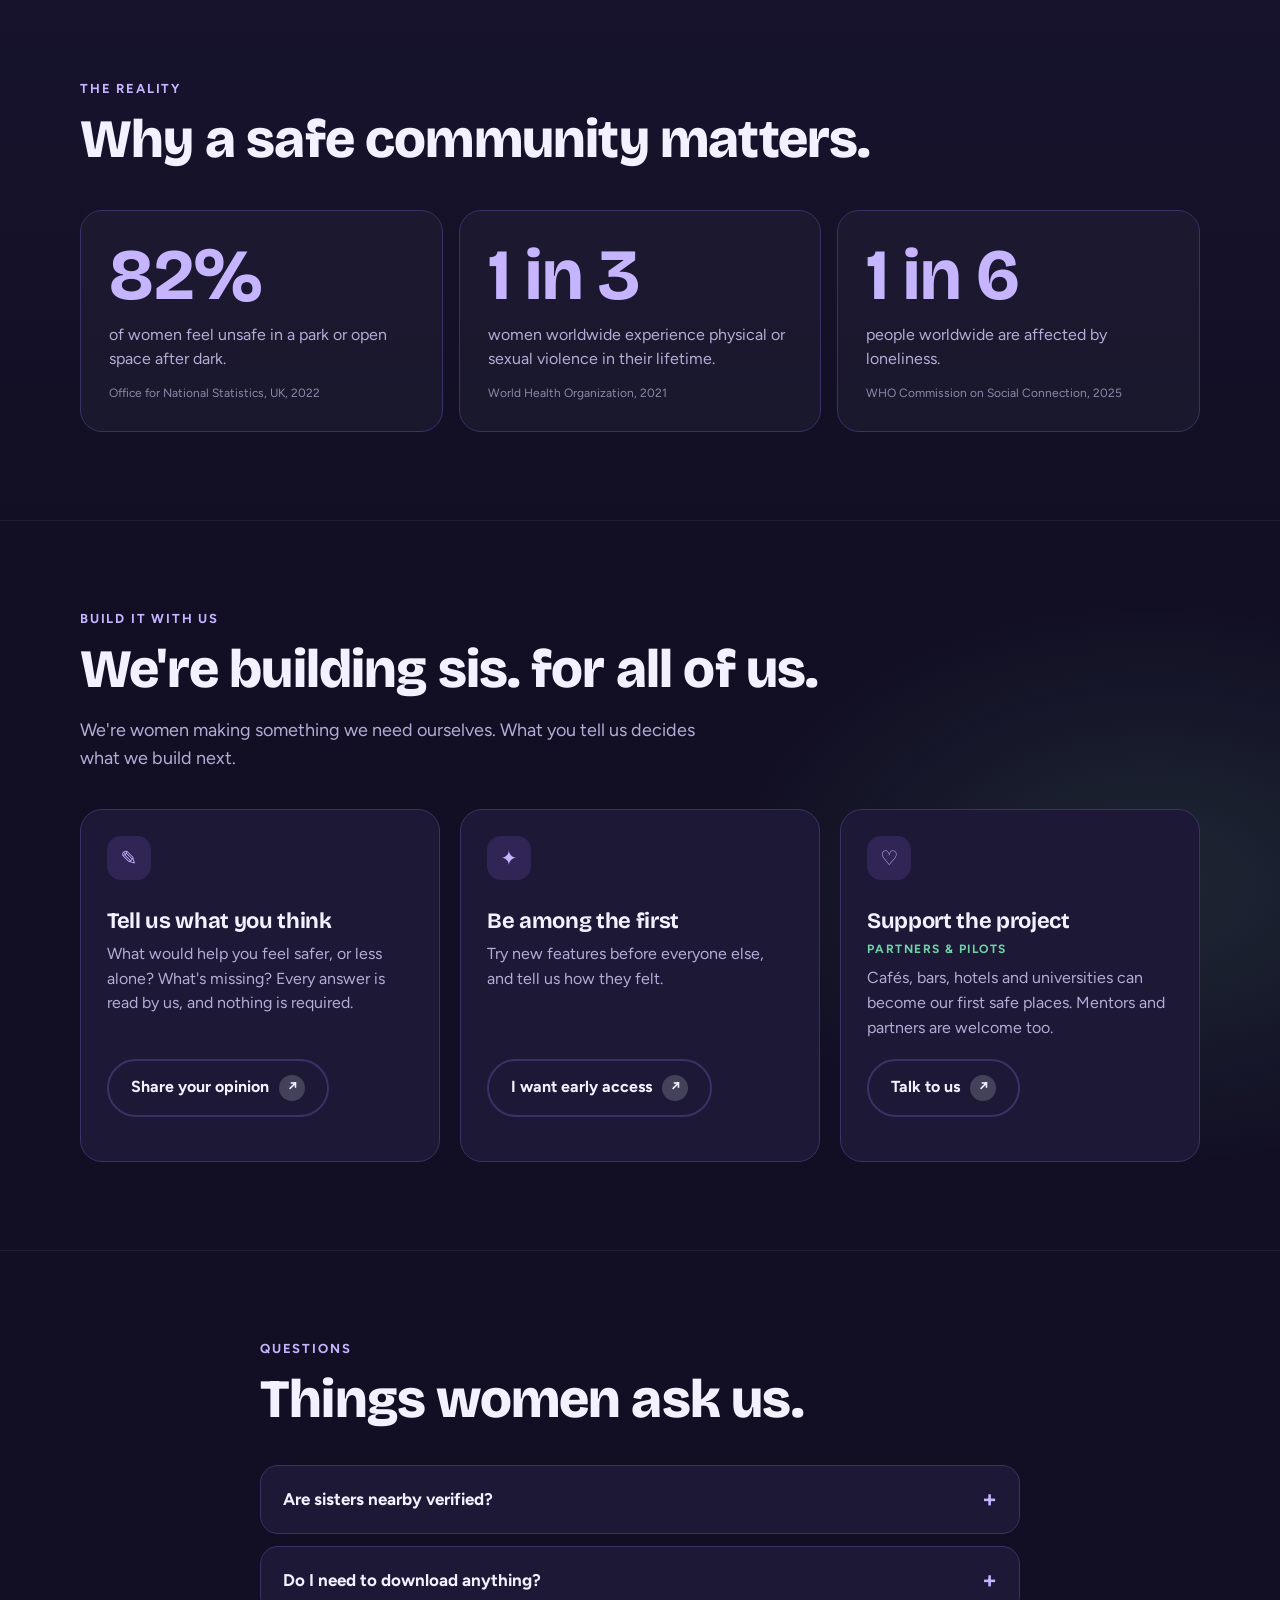
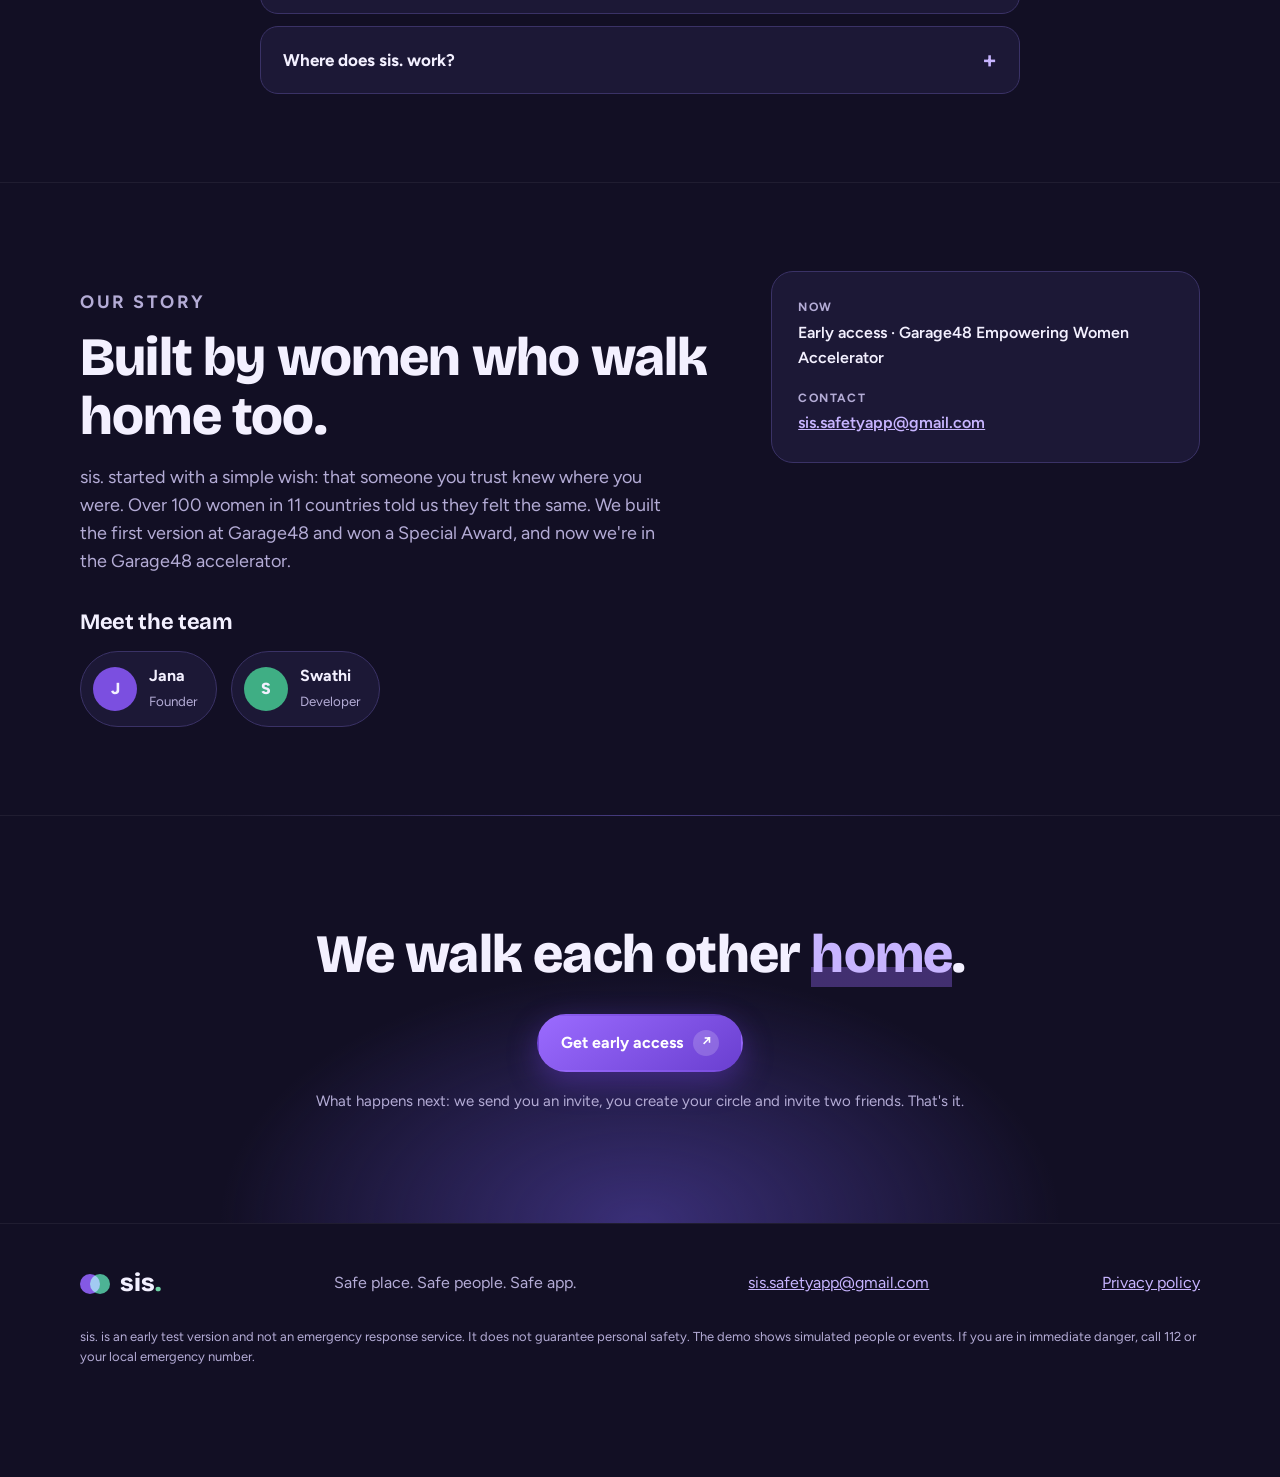
==== commit d3ae5b4e: "Publish website from 0b60207" ====
--- a/index.html
+++ b/index.html
@@ -59,7 +59,7 @@
 
         <div class="phones" role="img" aria-label="Two sis. screens: a sister walking home on the map around you, and an event chat where a friend arrives home safe">
           <div class="mock-phone"><div class="screen live live-map"><div class="sbar" aria-hidden="true"><span class="sb-time">9:41</span><span class="island"></span><span class="sb-ic"><svg viewBox="0 0 46 12" aria-hidden="true"><g fill="currentColor"><rect x="0" y="8" width="3" height="4" rx="1"/><rect x="4.5" y="6" width="3" height="6" rx="1"/><rect x="9" y="3.5" width="3" height="8.5" rx="1"/><rect x="13.5" y="1" width="3" height="11" rx="1"/><path d="M25.5 3.2a8.6 8.6 0 0 1 6 2.4l1.2-1.3a10.4 10.4 0 0 0-14.4 0l1.2 1.3a8.6 8.6 0 0 1 6-2.4Zm0 3.4a5 5 0 0 1 3.5 1.4l1.2-1.3a6.8 6.8 0 0 0-9.4 0l1.2 1.3a5 5 0 0 1 3.5-1.4Zm0 3.3a1.6 1.6 0 0 0-1.2.5l1.2 1.3 1.2-1.3a1.6 1.6 0 0 0-1.2-.5Z"/><rect x="34.5" y="1.5" width="9.5" height="9" rx="2.4" fill="none" stroke="currentColor" stroke-opacity=".45"/><rect x="36" y="3" width="6.5" height="6" rx="1.3"/><rect x="44.8" y="4.5" width="1.2" height="3" rx=".6" opacity=".45"/></g></svg></span></div>
-<div class="lv-top"><span class="lv-logo"><i></i><i></i></span><b>sis<s>.</s></b><em>Good evening, Jana</em></div>
+<div class="lv-top"><span class="lv-brand"><span class="lv-logo"><i></i><i></i></span><b>sis<s>.</s></b></span><em>Good evening, Jana</em></div>
 <div class="lv-map"><svg viewBox="0 0 100 216" preserveAspectRatio="xMidYMid slice" aria-hidden="true"><rect width="100" height="216" fill="#1d1a2b"/><rect x="-4" y="140" width="46" height="40" rx="4" fill="#1c2a27"/><rect x="70" y="20" width="36" height="34" rx="4" fill="#1c2a27"/><path d="M-4 200 Q40 178 104 200 L104 220 L-4 220Z" fill="#1b2740"/><g fill="none" stroke="#2a2740" stroke-width="5.5" stroke-linecap="round"><path d="M-4 84 L104 70"/><path d="M28 -4 L44 220"/><path d="M-4 150 L104 118"/><path d="M78 -4 L66 220"/></g><g fill="none" stroke="#3a3656" stroke-width="3.6" stroke-linecap="round"><path d="M-4 84 L104 70"/><path d="M28 -4 L44 220"/><path d="M-4 150 L104 118"/><path d="M78 -4 L66 220"/></g><g fill="none" stroke="#2f2b48" stroke-width="1.6"><path d="M-4 40 L104 30"/><path d="M-4 112 L104 98"/><path d="M8 -4 L14 220"/><path d="M92 -4 L88 220"/></g></svg>
 <i class="lv-ring"></i><i class="lv-me"></i>
 <i class="lv-sis s1"><b>A</b><em>Anna</em></i><i class="lv-sis s2"><b>M</b></i>
@@ -68,12 +68,7 @@
 <div class="lv-btns"><i><svg viewBox="0 0 24 24" fill="none" stroke="currentColor" stroke-width="2" stroke-linecap="round" stroke-linejoin="round" aria-hidden="true"><path d="M12 5v14M5 12h14"/></svg></i><i><svg viewBox="0 0 24 24" fill="none" stroke="currentColor" stroke-width="2" stroke-linecap="round" stroke-linejoin="round" aria-hidden="true"><path d="M12 20s-7-4.5-7-10a4 4 0 0 1 7-2.5A4 4 0 0 1 19 10c0 5.5-7 10-7 10Z"/></svg></i><i><svg viewBox="0 0 24 24" fill="none" stroke="currentColor" stroke-width="2" stroke-linecap="round" stroke-linejoin="round" aria-hidden="true"><path d="M5 16V11l2-5h10l2 5v5M3 16h18M7 19v-3M17 19v-3"/></svg></i><i><svg viewBox="0 0 24 24" fill="none" stroke="currentColor" stroke-width="2" stroke-linecap="round" stroke-linejoin="round" aria-hidden="true"><path d="M5 4h4l2 5-2.5 1.5a11 11 0 0 0 5 5L15 13l5 2v4a2 2 0 0 1-2 2A16 16 0 0 1 3 6a2 2 0 0 1 2-2Z"/></svg></i></div>
 <div class="lv-walk">Walk me home</div>
 <div class="lv-tabs"><span class="on">Home</span><span>Places</span><span class="sos">SOS</span><span>Community</span><span>Me</span></div></div></div></div>
-          <div class="mock-phone"><div class="screen live live-chat"><div class="sbar" aria-hidden="true"><span class="sb-time">9:41</span><span class="island"></span><span class="sb-ic"><svg viewBox="0 0 46 12" aria-hidden="true"><g fill="currentColor"><rect x="0" y="8" width="3" height="4" rx="1"/><rect x="4.5" y="6" width="3" height="6" rx="1"/><rect x="9" y="3.5" width="3" height="8.5" rx="1"/><rect x="13.5" y="1" width="3" height="11" rx="1"/><path d="M25.5 3.2a8.6 8.6 0 0 1 6 2.4l1.2-1.3a10.4 10.4 0 0 0-14.4 0l1.2 1.3a8.6 8.6 0 0 1 6-2.4Zm0 3.4a5 5 0 0 1 3.5 1.4l1.2-1.3a6.8 6.8 0 0 0-9.4 0l1.2 1.3a5 5 0 0 1 3.5-1.4Zm0 3.3a1.6 1.6 0 0 0-1.2.5l1.2 1.3 1.2-1.3a1.6 1.6 0 0 0-1.2-.5Z"/><rect x="34.5" y="1.5" width="9.5" height="9" rx="2.4" fill="none" stroke="currentColor" stroke-opacity=".45"/><rect x="36" y="3" width="6.5" height="6" rx="1.3"/><rect x="44.8" y="4.5" width="1.2" height="3" rx=".6" opacity=".45"/></g></svg></span></div>
-<div class="lv-note"><i><svg viewBox="0 0 24 24" fill="none" stroke="currentColor" stroke-width="2" stroke-linecap="round" stroke-linejoin="round" aria-hidden="true"><path d="M5 12.5l4.5 4.5L19 7.5"/></svg></i><span><small>sis. · now</small><b>Anna is home safe</b></span></div>
-<div class="lv-head"><i><svg viewBox="0 0 24 24" fill="none" stroke="currentColor" stroke-width="2" stroke-linecap="round" stroke-linejoin="round" aria-hidden="true"><path d="M15 5l-7 7 7 7"/></svg></i><span><b>Evening walk, Kalamaja</b><small>Balti jaam &middot; Sat 19:00</small></span></div>
-<div class="lv-evt">Meet at Balti jaam. Tea and a slow walk through Kalamaja.</div>
-<div class="lv-feed"><div class="lv-m  m1"><b>M</b><p><small>Mia</small>Great walk tonight, girls!</p></div><div class="lv-m  m2"><b>A</b><p><small>Anna</small>Heading home now, sharing my walk</p></div><div class="lv-m me m3"><p>Text us when you&rsquo;re in!</p></div><div class="lv-m  m4"><b>S</b><p><small>Sofia</small>Almost home too, 10 min left</p></div><div class="lv-m me m5"><p>I&rsquo;ll watch your dot on the map</p></div><div class="lv-typing"><b>M</b><span><i></i><i></i><i></i></span></div></div>
-<div class="lv-input"><span>Message</span><em class="lv-d d1">Text us when you&rsquo;re in!</em><em class="lv-d d2">I&rsquo;ll watch your dot on the map</em><i><svg viewBox="0 0 24 24" fill="none" stroke="currentColor" stroke-width="2" stroke-linecap="round" stroke-linejoin="round" aria-hidden="true"><path d="M5 12h14M13 6l6 6-6 6"/></svg></i></div><div class="lv-kb" aria-hidden="true"><div class="r"><i>q</i><i>w</i><i>e</i><i>r</i><i>t</i><i>y</i><i>u</i><i>i</i><i>o</i><i>p</i></div><div class="r r2"><i>a</i><i>s</i><i>d</i><i>f</i><i>g</i><i>h</i><i>j</i><i>k</i><i>l</i></div><div class="r"><i class="w">&#8679;</i><i>z</i><i>x</i><i>c</i><i>v</i><i>b</i><i>n</i><i>m</i><i class="w">&#9003;</i></div><div class="r"><i class="w2">123</i><i class="sp">space</i><i class="w3">return</i></div></div></div></div></div>
+          <div class="mock-phone"><div class="screen live live-chat"><div class="sbar" aria-hidden="true"><span class="sb-time">9:41</span><span class="island"></span><span class="sb-ic"><svg viewBox="0 0 46 12" aria-hidden="true"><g fill="currentColor"><rect x="0" y="8" width="3" height="4" rx="1"/><rect x="4.5" y="6" width="3" height="6" rx="1"/><rect x="9" y="3.5" width="3" height="8.5" rx="1"/><rect x="13.5" y="1" width="3" height="11" rx="1"/><path d="M25.5 3.2a8.6 8.6 0 0 1 6 2.4l1.2-1.3a10.4 10.4 0 0 0-14.4 0l1.2 1.3a8.6 8.6 0 0 1 6-2.4Zm0 3.4a5 5 0 0 1 3.5 1.4l1.2-1.3a6.8 6.8 0 0 0-9.4 0l1.2 1.3a5 5 0 0 1 3.5-1.4Zm0 3.3a1.6 1.6 0 0 0-1.2.5l1.2 1.3 1.2-1.3a1.6 1.6 0 0 0-1.2-.5Z"/><rect x="34.5" y="1.5" width="9.5" height="9" rx="2.4" fill="none" stroke="currentColor" stroke-opacity=".45"/><rect x="36" y="3" width="6.5" height="6" rx="1.3"/><rect x="44.8" y="4.5" width="1.2" height="3" rx=".6" opacity=".45"/></g></svg></span></div><div class="lv-top"><span class="lv-brand"><span class="lv-logo"><i></i><i></i></span><b>sis<s>.</s></b></span></div><div class="lv-bg"><div class="lv-h1">Community</div><p class="lv-p">Meet other women in person, or just talk.</p><div class="lv-seg"><span class="on">Events</span><span>Topics</span><span>Chats</span></div><div class="lv-ev"><div class="db"><b>24</b><span>Nov</span></div><div class="lv-evb"><h5>Evening walk, Kalamaja</h5><p>18:00 &middot; Balti jaam</p><div class="lv-evf"><span>6 going</span><em><svg viewBox="0 0 24 24" fill="none" stroke="currentColor" stroke-width="2" stroke-linecap="round" stroke-linejoin="round" aria-hidden="true"><path d="M5 12.5l4.5 4.5L19 7.5"/></svg>I&rsquo;m in</em></div></div></div><i class="lv-fab"><svg viewBox="0 0 24 24" fill="none" stroke="currentColor" stroke-width="2" stroke-linecap="round" stroke-linejoin="round" aria-hidden="true"><path d="M12 5v14M5 12h14"/></svg></i></div><div class="lv-scrim"></div><div class="lv-note"><i><svg viewBox="0 0 24 24" fill="none" stroke="currentColor" stroke-width="2" stroke-linecap="round" stroke-linejoin="round" aria-hidden="true"><path d="M5 12.5l4.5 4.5L19 7.5"/></svg></i><span><small>sis. &middot; now</small><b>Anna is home safe</b></span></div><div class="lv-sheet"><i class="grab"></i><div class="lv-sh"><b>Evening walk, Kalamaja</b><i><svg viewBox="0 0 24 24" fill="none" stroke="currentColor" stroke-width="2" stroke-linecap="round" stroke-linejoin="round" aria-hidden="true"><path d="M6 6l12 12M18 6L6 18"/></svg></i></div><p class="lv-sub">6 going</p><div class="lv-chat"><div class="lv-b m1"><div class="who">Mia &middot; 2 h ago</div><p>Great walk tonight, girls!</p><div class="tn"><u>Reply</u><u>Report</u><u>Message</u></div></div><div class="lv-b m2"><div class="who">Anna &middot; 1 h ago</div><p>Heading home, sharing my walk</p><div class="tn"><u>Reply</u><u>Report</u><u>Message</u></div></div><div class="lv-b me m3"><div class="who">You &middot; just now</div><p>Text us when you&rsquo;re in!</p><div class="tn"><u>Reply</u><u>Delete</u></div></div><div class="lv-b m4"><div class="who">Sofia &middot; just now</div><p>Almost home too, 10 min left</p><div class="tn"><u>Reply</u><u>Report</u><u>Message</u></div></div><div class="lv-b me m5"><div class="who">You &middot; just now</div><p>Watching your dot on the map</p><div class="tn"><u>Reply</u><u>Delete</u></div></div></div></div><div class="lv-input"><span>Message<em class="lv-d d1">Text us when you&rsquo;re in!</em><em class="lv-d d2">Watching your dot on the map</em></span><b>Send</b></div><p class="lv-hint">No links, @handles or phone numbers here. Stay safe and keep chatting in sis.</p><div class="lv-kb" aria-hidden="true"><div class="r"><i>q</i><i>w</i><i>e</i><i>r</i><i>t</i><i>y</i><i>u</i><i>i</i><i>o</i><i>p</i></div><div class="r r2"><i>a</i><i>s</i><i>d</i><i>f</i><i>g</i><i>h</i><i>j</i><i>k</i><i>l</i></div><div class="r"><i class="w">&#8679;</i><i>z</i><i>x</i><i>c</i><i>v</i><i>b</i><i>n</i><i>m</i><i class="w">&#9003;</i></div><div class="r"><i class="w2">123</i><i class="sp">space</i><i class="w3">return</i></div></div></div></div>
         </div>
       </div>
     </section>
@@ -305,6 +300,9 @@
   <script id="waitlist-js">
   (function(){
     var URL_='https://qronnfjrlvhsomggmpmv.supabase.co', KEY='sb_publishable_HjN6tXUOx44lm_gGbN1MCw_7rHfXE-v';
+    document.documentElement.className+=' js';
+    var ph=document.querySelectorAll('.mock-phone');
+    if('IntersectionObserver' in window){var io=new IntersectionObserver(function(es){es.forEach(function(e){if(e.isIntersecting){e.target.classList.add('go');io.unobserve(e.target);}});},{threshold:0.6});ph.forEach(function(p){io.observe(p);});}else{ph.forEach(function(p){p.classList.add('go');});}
     var d=document.getElementById('wl'); if(!d||!d.showModal) return;
     var f=document.getElementById('wl-form'), e=document.getElementById('wl-email'), m=document.getElementById('wl-msg');
     document.addEventListener('click',function(ev){
--- a/landing.css
+++ b/landing.css
@@ -341,52 +341,29 @@
 @keyframes lvpulse{0%{box-shadow:0 0 0 0 rgba(124,77,255,.5)}100%{box-shadow:0 0 0 5cqw rgba(124,77,255,0)}}
 .lv-sis{position:absolute;width:7.5cqw;height:7.5cqw;margin:-3.75cqw 0 0 -3.75cqw;border-radius:50%;background:#6DD3A3;color:#10301F;border:.7cqw solid #fff;display:grid;place-items:center;box-shadow:0 .6cqw 2cqw rgba(0,0,0,.4)}
 .lv-sis b{font-size:4.2cqw;font-weight:800}
-.lv-sis em{position:absolute;left:9cqw;top:50%;transform:translateY(-50%);background:#1B1535;color:#F3F0FF;border:.3cqw solid #2E2753;border-radius:99px;padding:.7cqw 2.2cqw;font-size:3.6cqw;font-weight:700;white-space:nowrap}
+.lv-sis em{position:absolute;left:9cqw;top:50%;transform:translateY(-50%);background:#1B1535;color:#F3F0FF;border:.3cqw solid #2E2753;border-radius:99px;padding:.7cqw 2.2cqw;font-size:4.3cqw;font-weight:700;white-space:nowrap}
 .lv-sis.s1{animation:lvwalk 9s ease-in-out both}
 .lv-sis.s2{left:80%;top:62%;background:#B49CFF;animation:lvdrift 11s ease-in-out both}
 @keyframes lvwalk{0%{left:14%;top:74%}35%{left:30%;top:66%}70%{left:46%;top:56%}100%{left:58%;top:54%}}
 @keyframes lvdrift{0%{left:80%;top:62%}100%{left:72%;top:70%}}
-.lv-hz{position:absolute;width:6.4cqw;height:6.4cqw;margin:-3.2cqw 0 0 -3.2cqw;border-radius:50%;border:.6cqw solid #fff;color:#fff;display:grid;place-items:center;font-size:3.8cqw;font-weight:800;box-shadow:0 .6cqw 2cqw rgba(0,0,0,.4)}
+.lv-hz{position:absolute;width:6.4cqw;height:6.4cqw;margin:-3.2cqw 0 0 -3.2cqw;border-radius:50%;border:.6cqw solid #fff;color:#fff;display:grid;place-items:center;font-size:4.4cqw;font-weight:800;box-shadow:0 .6cqw 2cqw rgba(0,0,0,.4)}
 .lv-hz.h1{left:76%;top:34%;background:#CF3540}.lv-hz.h2{left:18%;top:38%;background:#C98A12}.lv-hz.h3{left:34%;top:84%;background:#6A3FD0}
-.lv-chip{position:absolute;left:3.5cqw;top:3cqw;display:flex;align-items:center;gap:2cqw;background:rgba(27,21,53,.92);border:.3cqw solid #2E2753;border-radius:99px;padding:1.8cqw 3.2cqw;font-size:3.8cqw;font-weight:700}
+.lv-chip{position:absolute;left:3.5cqw;top:3cqw;display:flex;align-items:center;gap:2cqw;background:rgba(27,21,53,.92);border:.3cqw solid #2E2753;border-radius:99px;padding:1.8cqw 3.2cqw;font-size:4.5cqw;font-weight:700}
 .lv-chip u{width:2.2cqw;height:2.2cqw;border-radius:50%;background:#6DD3A3;animation:lvblink 1.6s ease-in-out infinite}
 @keyframes lvblink{50%{opacity:.35}}
 .lv-btns{position:absolute;right:3cqw;top:11cqw;display:flex;flex-direction:column;gap:2.4cqw;background:rgba(27,21,53,.94);border:.3cqw solid #2E2753;border-radius:99px;padding:1.6cqw}
 .lv-btns i{display:grid;place-items:center;width:10.5cqw;height:10.5cqw;border-radius:50%;background:#262046;color:#F3F0FF}
 .lv-btns i:first-child{background:#B49CFF;color:#1B1535}
 .lv-btns svg{width:5.2cqw;height:5.2cqw}
-.lv-walk{position:absolute;left:4cqw;right:4cqw;bottom:21cqw;height:13cqw;border-radius:5cqw;background:#B49CFF;color:#1B1535;display:grid;place-items:center;font-size:5.2cqw;font-weight:800;box-shadow:0 1cqw 4cqw rgba(0,0,0,.4)}
-.lv-tabs{position:absolute;left:0;right:0;bottom:0;height:16cqw;background:#1B1535;border-top:.3cqw solid #2E2753;display:flex;justify-content:space-around;align-items:center;font-size:3.2cqw;font-weight:600;color:#A9A2C8;padding-bottom:2cqw}
+.lv-walk{position:absolute;left:4cqw;right:4cqw;bottom:21cqw;height:13cqw;border-radius:5cqw;background:#B49CFF;color:#1B1535;display:grid;place-items:center;font-size:5.8cqw;font-weight:800;box-shadow:0 1cqw 4cqw rgba(0,0,0,.4)}
+.lv-tabs{position:absolute;left:0;right:0;bottom:0;height:16cqw;background:#1B1535;border-top:.3cqw solid #2E2753;display:flex;justify-content:space-around;align-items:center;font-size:3.7cqw;font-weight:600;color:#A9A2C8;padding-bottom:2cqw}
 .lv-tabs .on{color:#B49CFF}
 .lv-tabs .sos{background:#B49CFF;color:#1B1535;width:12.5cqw;height:12.5cqw;border-radius:50%;display:grid;place-items:center;font-weight:800;font-size:4cqw;margin-top:-8cqw;border:1cqw solid #131021}
 /* chat */
-.live-chat{background:#131021}
-.lv-head{position:absolute;left:0;right:0;top:14cqw;display:flex;align-items:center;gap:2.5cqw;padding:3cqw 4cqw;border-bottom:.3cqw solid #2E2753}
-.lv-head i{display:grid;place-items:center;width:8cqw;height:8cqw;border-radius:50%;background:#262046}
-.lv-head svg{width:4.6cqw;height:4.6cqw}
-.lv-head span{display:flex;flex-direction:column;gap:.6cqw}
-.lv-head b{font-size:4.8cqw;font-weight:800}.lv-head small{font-size:3.5cqw;color:#A9A2C8}
-.lv-evt{position:absolute;left:4cqw;right:4cqw;top:36cqw;background:#1B1535;border:.3cqw solid #2E2753;border-radius:4cqw;padding:3cqw 3.5cqw;font-size:3.8cqw;line-height:1.4;color:#A9A2C8}
-.lv-feed{position:absolute;left:4cqw;right:4cqw;top:56cqw;display:flex;flex-direction:column;gap:3.4cqw}
-.lv-m{display:flex;align-items:flex-end;gap:2cqw;max-width:82%;opacity:0}
-.lv-m.me{align-self:flex-end;flex-direction:row-reverse}
-.lv-m b,.lv-typing b{flex:none;width:7cqw;height:7cqw;border-radius:50%;background:#B49CFF;color:#1B1535;display:grid;place-items:center;font-size:3.8cqw;font-weight:800}
-.lv-m p{margin:0;background:#262046;border-radius:4cqw 4cqw 4cqw 1cqw;padding:2.4cqw 3.4cqw;font-size:4.2cqw;line-height:1.35}
-.lv-m small{display:block;font-size:3.3cqw;font-weight:700;color:#B49CFF;margin-bottom:.6cqw}
-.lv-m.me p{background:#B49CFF;color:#1B1535;border-radius:4cqw 4cqw 1cqw 4cqw}
-.lv-typing{display:flex;align-items:center;gap:2cqw;opacity:0;animation:lvtype 28s both}
-.lv-typing b{background:#6DD3A3;color:#10301F}
-.lv-typing span{display:flex;gap:1.2cqw;background:#262046;border-radius:4cqw;padding:3cqw 3.4cqw}
-.lv-typing span i{width:1.6cqw;height:1.6cqw;border-radius:50%;background:#A9A2C8;animation:lvblink 1s ease-in-out infinite}
-.lv-typing span i:nth-child(2){animation-delay:.2s}.lv-typing span i:nth-child(3){animation-delay:.4s}
-.lv-input{position:absolute;left:4cqw;right:4cqw;bottom:6cqw;z-index:2;animation:lvinp 28s both;display:flex;justify-content:space-between;align-items:center;background:#1B1535;border:.3cqw solid #2E2753;border-radius:99px;padding:2cqw 2cqw 2cqw 4.5cqw;font-size:4.2cqw;color:#A9A2C8}
-.lv-input i{display:grid;place-items:center;width:8cqw;height:8cqw;border-radius:50%;background:#B49CFF;color:#1B1535}
-.lv-input svg{width:4.4cqw;height:4.4cqw}
 .lv-note{position:absolute;left:3cqw;right:3cqw;top:15cqw;z-index:3;display:flex;align-items:center;gap:3cqw;background:rgba(38,32,70,.97);border:.3cqw solid #3a3068;border-radius:5cqw;padding:3cqw 3.5cqw;box-shadow:0 2cqw 6cqw rgba(0,0,0,.5);opacity:0;animation:lvnote 28s both}
 .lv-note>i{flex:none;display:grid;place-items:center;width:8.5cqw;height:8.5cqw;border-radius:50%;background:#6DD3A3;color:#10301F}
 .lv-note svg{width:4.8cqw;height:4.8cqw}
-.lv-note span{display:flex;flex-direction:column}.lv-note small{font-size:3.2cqw;color:#A9A2C8}.lv-note b{font-size:4.4cqw;font-weight:800}
-.lv-m.m1{animation:lvm1 28s both}.lv-m.m2{animation:lvm2 28s both}.lv-m.m3{animation:lvm3 28s both}.lv-m.m4{animation:lvm4 28s both}.lv-m.m5{animation:lvm5 28s both}
+.lv-note span{display:flex;flex-direction:column}.lv-note small{font-size:3.6cqw;color:#A9A2C8}.lv-note b{font-size:4.8cqw;font-weight:800}
 @media (prefers-reduced-motion:reduce){
   .live *{animation:none!important}
   .lv-m{opacity:1}.lv-typing,.lv-note{display:none}
@@ -398,9 +375,9 @@
 .lv-logo i{position:absolute;top:0;width:7cqw;height:7cqw;border-radius:50%}
 .lv-logo i:first-child{left:0;background:#7C4DFF}
 .lv-logo i:last-child{left:3.8cqw;background:rgba(109,211,163,.92)}
-.lv-top b{font-size:6.2cqw;font-weight:800;letter-spacing:-.02em}
+.lv-top b{font-size:6.8cqw;font-weight:800;letter-spacing:-.02em}
 .lv-top s{text-decoration:none;color:#6DD3A3}
-.lv-top em{margin-left:auto;font-size:3.6cqw;font-weight:700;color:#A9A2C8}
+.lv-top em{font-style:normal;margin-left:1.5cqw;font-size:3.7cqw;font-weight:600;color:#A39DBC;white-space:nowrap;overflow:hidden;text-overflow:ellipsis;min-width:0}
 
 /* early access popup */
 .wl{border:1px solid #2E2753;border-radius:24px;background:#1B1535;color:#F3F0FF;padding:28px 24px 24px;width:min(92vw,420px);box-shadow:0 30px 80px rgba(0,0,0,.6);margin:auto}
@@ -416,7 +393,6 @@
 .wl-x button{width:36px;height:36px;border-radius:50%;border:0;background:#262046;color:#F3F0FF;font-size:22px;line-height:1;cursor:pointer}
 
 /* typing in the chat input before her own messages */
-.lv-d{position:absolute;left:4.5cqw;top:50%;transform:translateY(-50%);overflow:hidden;white-space:nowrap;background:#1B1535;color:#F3F0FF;opacity:0;width:0;padding:1cqw 0;font-size:4.2cqw}
 .lv-d.d1{animation:lvd1 28s steps(22,end) both}
 .lv-d.d2{animation:lvd2 28s steps(28,end) both}
 
@@ -438,9 +414,66 @@
 @keyframes lvm3{0%,31.6%{opacity:0;transform:translateY(3cqw)}35.1%,100%{opacity:1;transform:none}}
 @keyframes lvm4{0%,42.4%{opacity:0;transform:translateY(3cqw)}45.9%,100%{opacity:1;transform:none}}
 @keyframes lvm5{0%,67.4%{opacity:0;transform:translateY(3cqw)}70.9%,100%{opacity:1;transform:none}}
-@keyframes lvtype{0%,75%{opacity:0}76.8%,81.4%{opacity:1}83%,100%{opacity:0}}
 @keyframes lvnote{0%,83.9%{opacity:0;transform:translateY(-14cqw)}86.4%,96.4%{opacity:1;transform:none}98.9%,100%{opacity:0;transform:translateY(-14cqw)}}
 @keyframes lvkb{0%,16%{transform:translateY(101%)}18.9%,34.3%{transform:translateY(0)}36.4%,48%{transform:translateY(101%)}51.1%,70%{transform:translateY(0)}72.1%,100%{transform:translateY(101%)}}
-@keyframes lvinp{0%,16%{bottom:6cqw}18.9%,34.3%{bottom:63cqw}36.4%,48%{bottom:6cqw}51.1%,70%{bottom:63cqw}72.1%,100%{bottom:6cqw}}
+@keyframes lvinp{0%,16%{bottom:14cqw}18.9%,34.3%{bottom:63cqw}36.4%,48%{bottom:14cqw}51.1%,70%{bottom:63cqw}72.1%,100%{bottom:14cqw}}
 @keyframes lvd1{0%,19.5%{width:0;opacity:0}19.6%{width:0;opacity:1}30.7%{width:68cqw;opacity:1}32%,100%{width:68cqw;opacity:0}}
 @keyframes lvd2{0%,51.7%{width:0;opacity:0}51.8%{width:0;opacity:1}66.4%{width:68cqw;opacity:1}67.9%,100%{width:68cqw;opacity:0}}
+
+/* chat screen = the real app: Community tab with the chat sheet over it */
+.live-chat{background:#121022}
+.lv-top em{background:#26223F;color:#F2EFFA;border-radius:99px;padding:1.8cqw 3.4cqw;margin-left:0}
+.lv-top .lv-brand{display:flex;align-items:center;gap:2cqw}
+.lv-bg{position:absolute;inset:0;padding:29cqw 4cqw 0}
+.lv-h1{font-weight:800;font-size:8cqw;line-height:1;margin:0 0 3cqw;letter-spacing:-.02em}
+.lv-seg{display:grid;grid-template-columns:repeat(3,1fr);background:#26223F;border-radius:3.6cqw;padding:1cqw;gap:1cqw;margin-bottom:3cqw}
+.lv-seg span{padding:2.4cqw 0;text-align:center;border-radius:2.8cqw;font-size:3.8cqw;font-weight:700;color:#A39DBC}
+.lv-seg .on{background:#1C1932;color:#F2EFFA}
+.lv-ev{display:flex;gap:3cqw;align-items:center;background:#1C1932;border:.3cqw solid #312C4E;border-radius:4cqw;padding:3cqw;margin-bottom:2.6cqw}
+.lv-ev .db{flex:none;width:14cqw;text-align:center;background:#2D2551;color:#B39BFF;border-radius:3.4cqw;padding:2cqw 0}
+.lv-ev .db b{display:block;font-size:5.6cqw;line-height:1}
+.lv-ev .db span{display:block;margin-top:.6cqw;font-size:2.8cqw;font-weight:600;text-transform:uppercase;letter-spacing:.06em}
+.lv-ev h5{margin:0;font-size:4.2cqw}
+.lv-ev p{margin:.6cqw 0 0;font-size:3.4cqw;color:#A39DBC}
+.lv-scrim{position:absolute;inset:0;background:rgba(0,0,0,.55);z-index:1}
+.lv-sheet{position:absolute;left:0;right:0;bottom:0;top:30cqw;background:#121022;border-radius:7cqw 7cqw 0 0;padding:2.6cqw 4cqw 0;z-index:2;box-shadow:0 -2cqw 8cqw rgba(0,0,0,.5)}
+.lv-sheet .grab{display:block;width:10cqw;height:1.3cqw;border-radius:9px;background:#312C4E;margin:0 auto 3cqw}
+.lv-sh{display:flex;justify-content:space-between;align-items:center}
+.lv-sh b{font-size:5.4cqw;font-weight:800;letter-spacing:-.01em}
+.lv-sh i{display:grid;place-items:center;width:9cqw;height:9cqw;border-radius:50%;background:#26223F}
+.lv-sh svg{width:4.6cqw;height:4.6cqw}
+.lv-sub{margin:1cqw 0 3cqw;font-size:3.6cqw;color:#A39DBC}
+.lv-chat{display:flex;flex-direction:column;gap:2.8cqw}
+.lv-b{max-width:92%;align-self:flex-start;padding:2.4cqw 3.6cqw;border-radius:4.6cqw 4.6cqw 4.6cqw 1.5cqw;background:#26223F;opacity:0}
+.lv-b.me{align-self:flex-end;border-radius:4.6cqw 4.6cqw 1.5cqw 4.6cqw;background:#2D2551}
+.lv-b .who{font-size:3.3cqw;color:#A39DBC;margin-bottom:.6cqw}
+.lv-b p{margin:0;font-size:4.3cqw;line-height:1.3}
+.lv-b .tn{display:flex;gap:2.8cqw;margin-top:1.2cqw}
+.lv-b .tn u{font-size:3.2cqw;color:#A39DBC;text-decoration:underline}
+.lv-b.m1{animation:lvm1 28s both}.lv-b.m2{animation:lvm2 28s both}.lv-b.m3{animation:lvm3 28s both}.lv-b.m4{animation:lvm4 28s both}.lv-b.m5{animation:lvm5 28s both}
+.lv-input{position:absolute;left:4cqw;right:4cqw;bottom:6cqw;z-index:4;display:flex;gap:2.4cqw;align-items:stretch;animation:lvinp 28s both}
+.lv-input span{position:relative;overflow:hidden;flex:1;background:#000;border:.3cqw solid #312C4E;border-radius:3.4cqw;padding:3.2cqw 3.6cqw;font-size:4.3cqw;color:#A39DBC}
+.lv-input b{display:grid;place-items:center;background:#B39BFF;color:#190E33;border-radius:3.4cqw;padding:0 5cqw;font-size:4.3cqw;font-weight:800}
+.lv-d{position:absolute;left:3.6cqw;top:50%;transform:translateY(-50%);overflow:hidden;white-space:nowrap;background:#26223F;color:#F2EFFA;opacity:0;width:0;padding:1cqw 0;font-size:4.3cqw}
+.lv-note{z-index:7}
+.lv-kb{z-index:5}
+/* bigger phones; animations start when a phone scrolls into view */
+.mock-phone{width:250px}
+.js .mock-phone:not(.go) .live,.js .mock-phone:not(.go) .live *{animation-play-state:paused}
+@media (max-width:520px){
+  .phones{display:flex;width:100vw;max-width:none;margin-left:calc(50% - 50vw);overflow-x:auto;scroll-snap-type:x mandatory;gap:14px;padding:6px 16vw 14px;box-sizing:border-box;justify-content:flex-start;-webkit-overflow-scrolling:touch}
+  .mock-phone{flex:none;width:68vw;max-width:300px;padding:6px;border-radius:32px;scroll-snap-align:center}
+  .mock-phone .screen{border-radius:26px}
+  .mock-phone+.mock-phone{margin-top:0}
+}
+@media (prefers-reduced-motion:reduce){ .lv-b{opacity:1} }
+
+/* chat screen = real app Events tab */
+.lv-p{margin:0 0 3cqw;font-size:3.5cqw;color:#A39DBC}
+.lv-evb{flex:1;min-width:0}
+.lv-evf{display:flex;justify-content:space-between;align-items:center;margin-top:1.6cqw;font-size:3.3cqw;color:#A39DBC}
+.lv-evf em{display:inline-flex;align-items:center;gap:1cqw;font-style:normal;font-weight:700;color:#0E2A1D;background:#6FD3A5;border-radius:999px;padding:1.2cqw 3cqw}
+.lv-evf em svg{width:3.4cqw;height:3.4cqw}
+.lv-fab{position:absolute;right:5cqw;bottom:20cqw;width:14cqw;height:14cqw;border-radius:50%;background:#B39BFF;color:#190E33;display:grid;place-items:center}
+.lv-fab svg{width:6.4cqw;height:6.4cqw}
+.lv-hint{position:absolute;left:5cqw;right:5cqw;bottom:3.2cqw;z-index:3;margin:0;text-align:center;font-size:2.9cqw;line-height:1.3;color:#A39DBC}
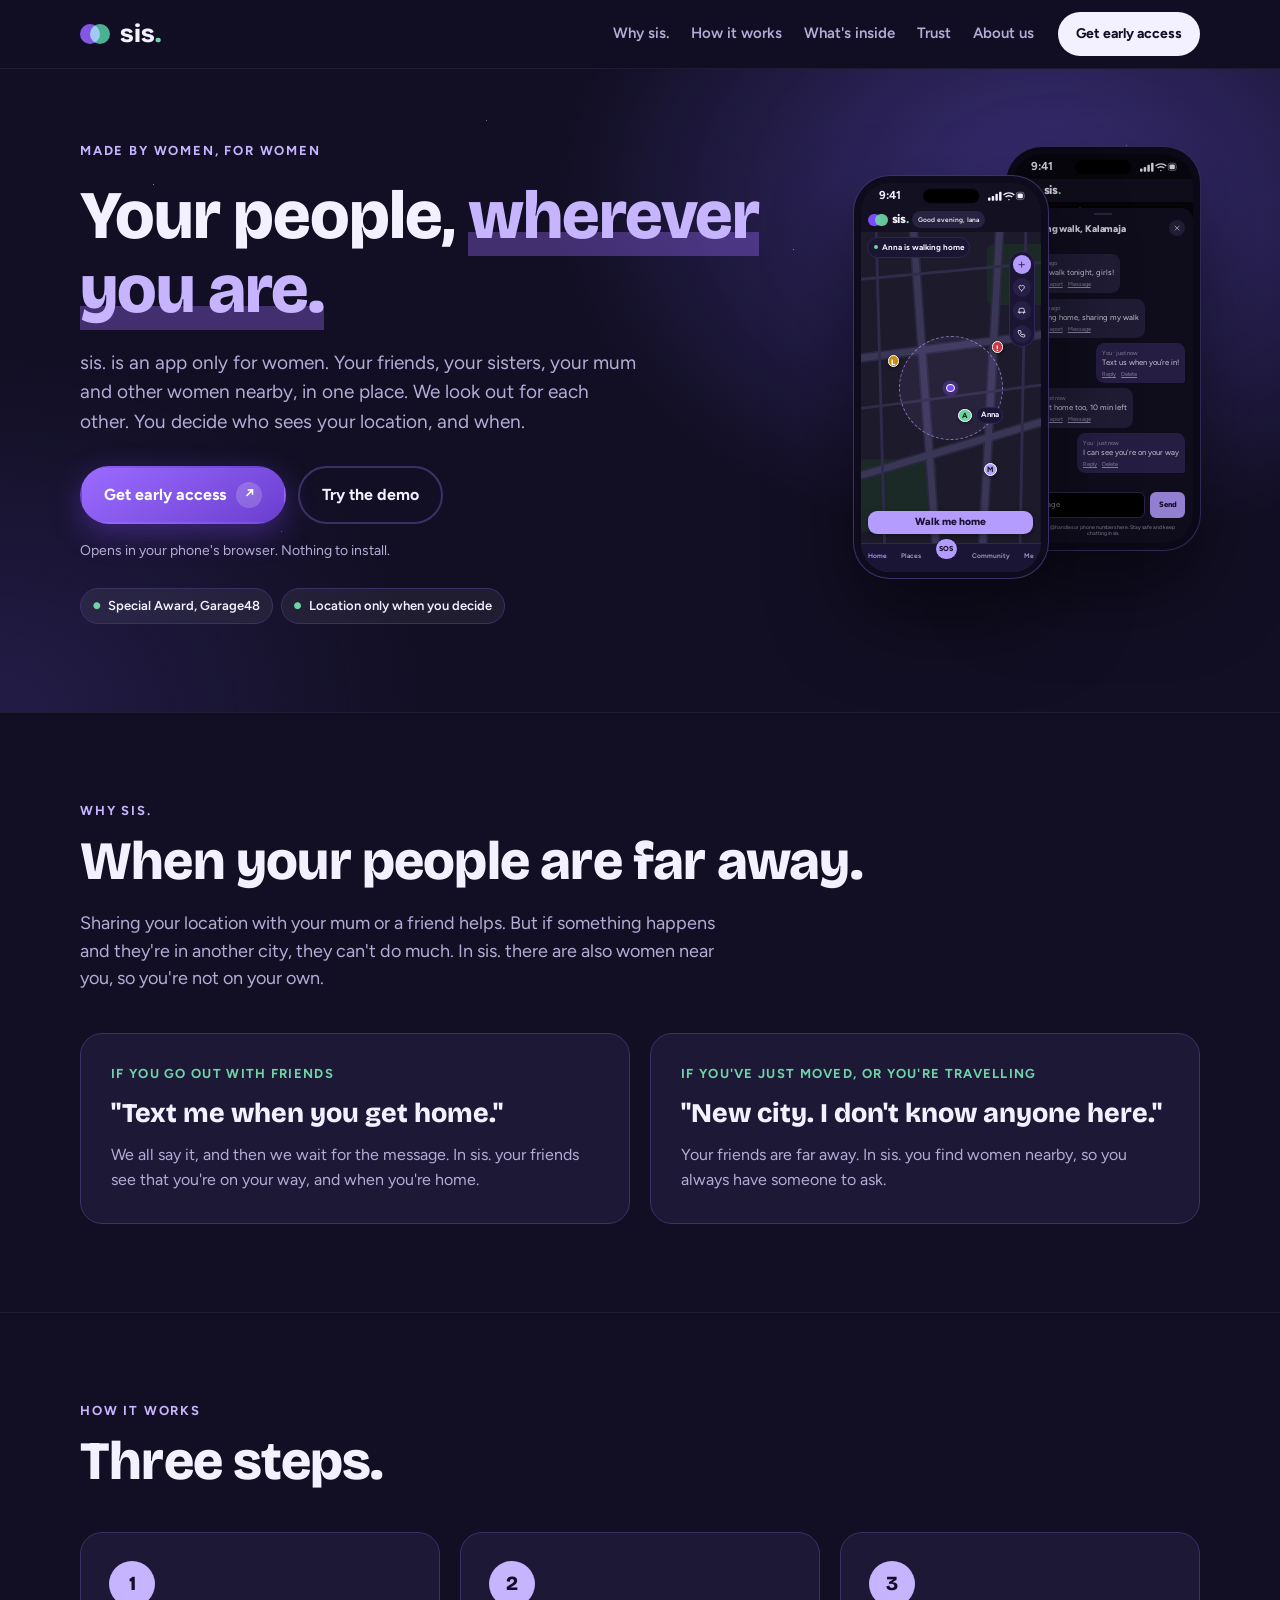
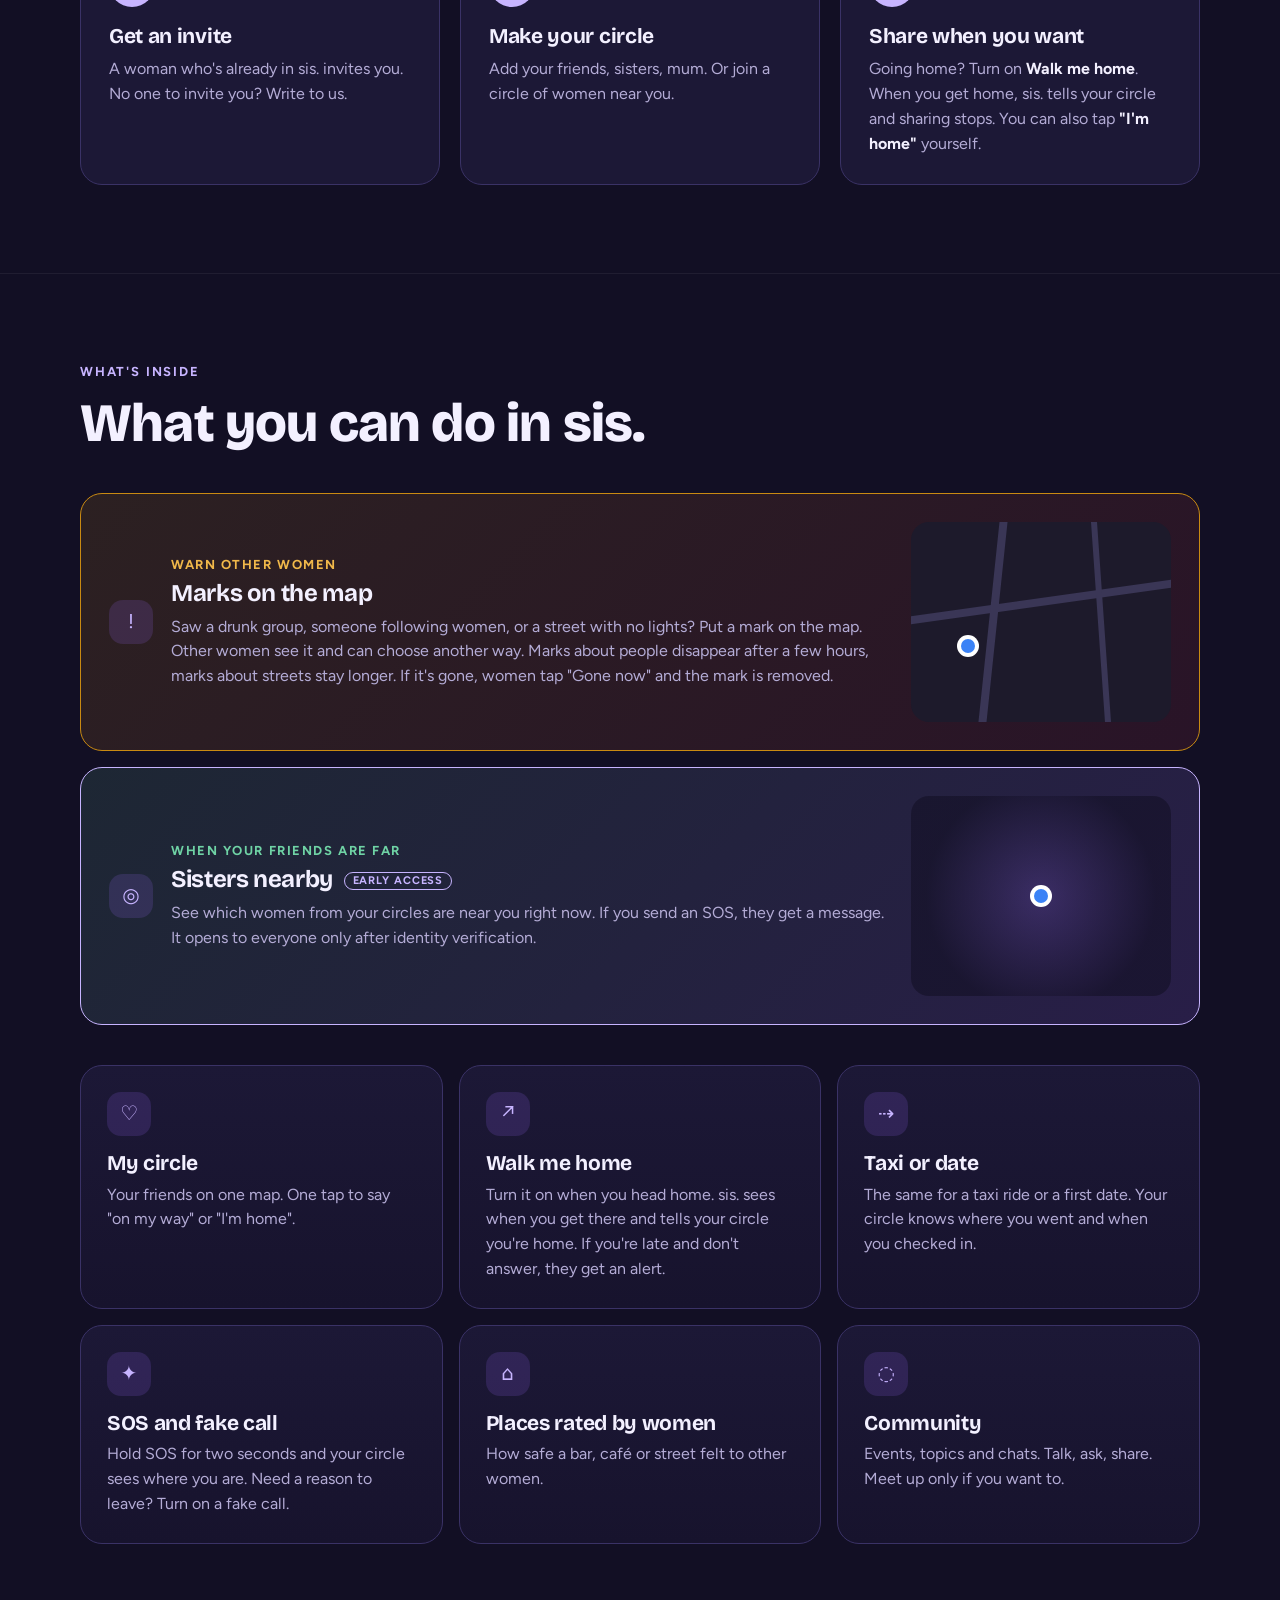
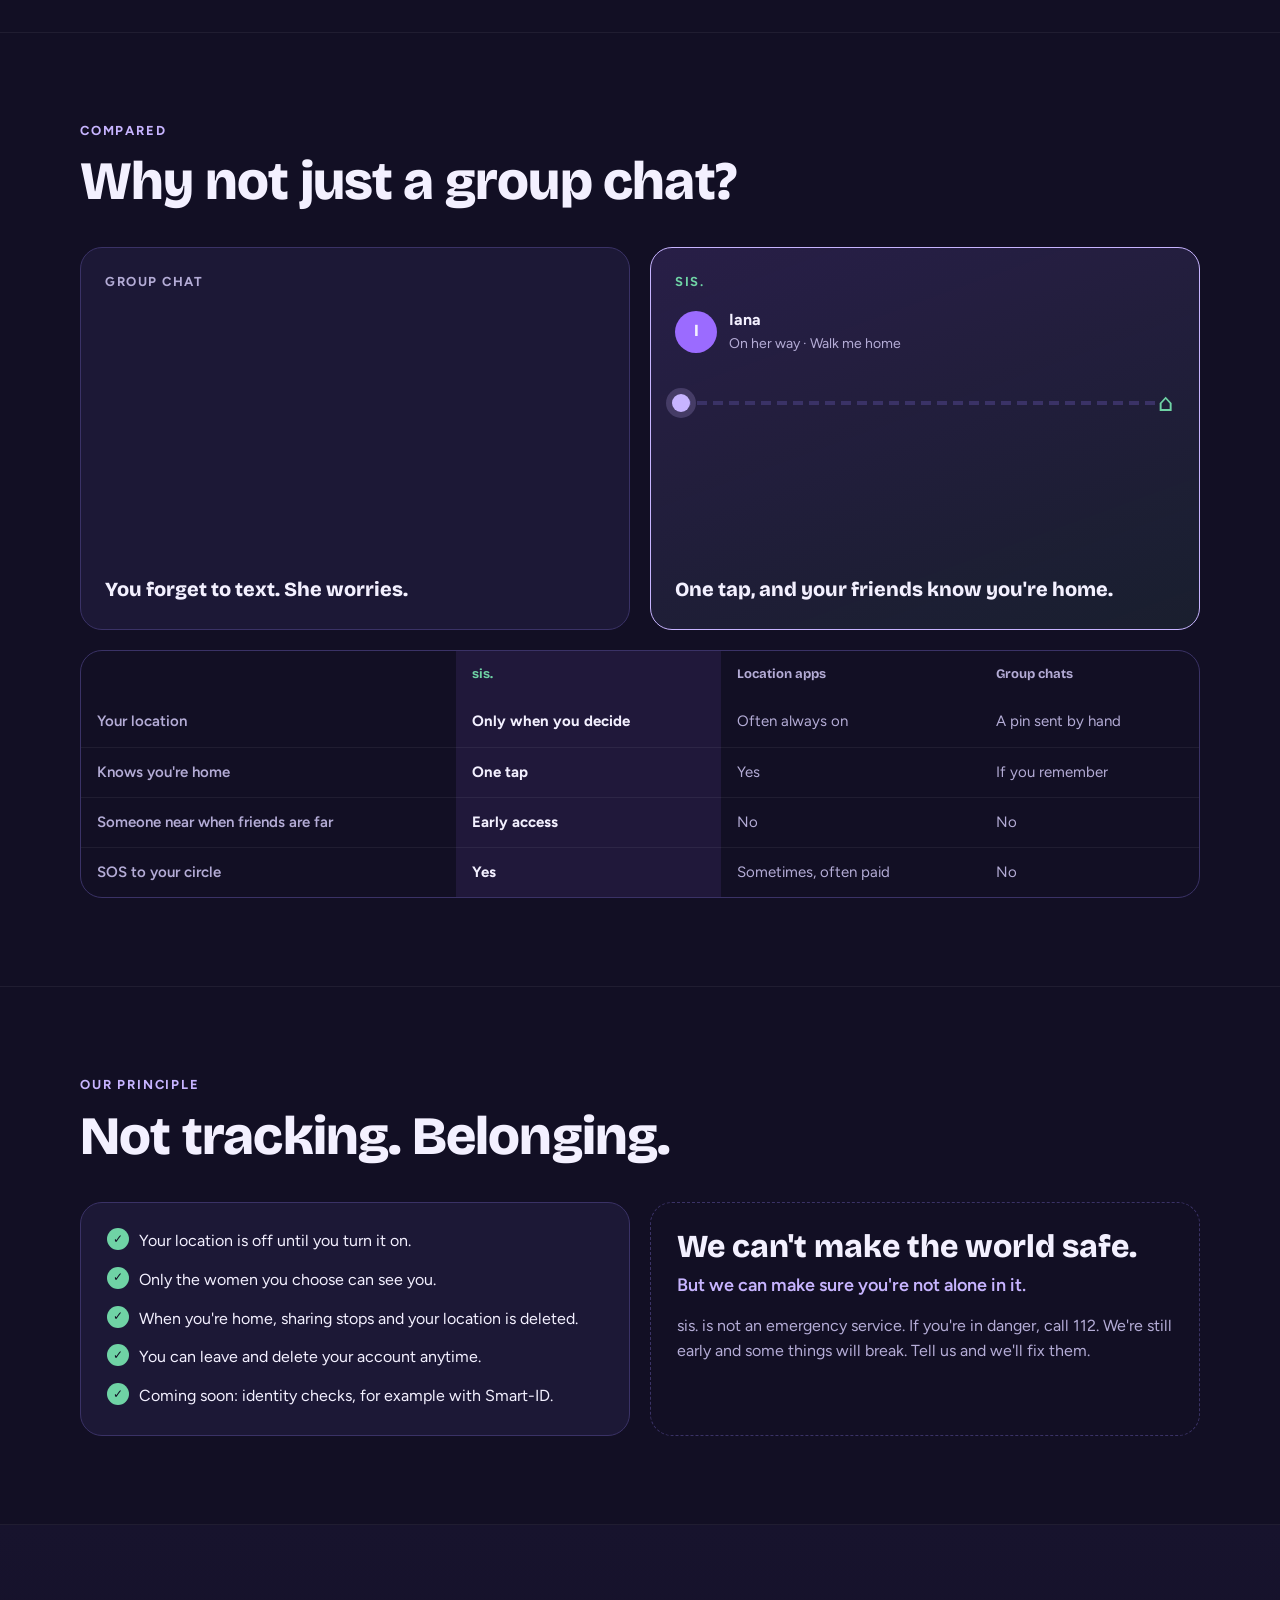
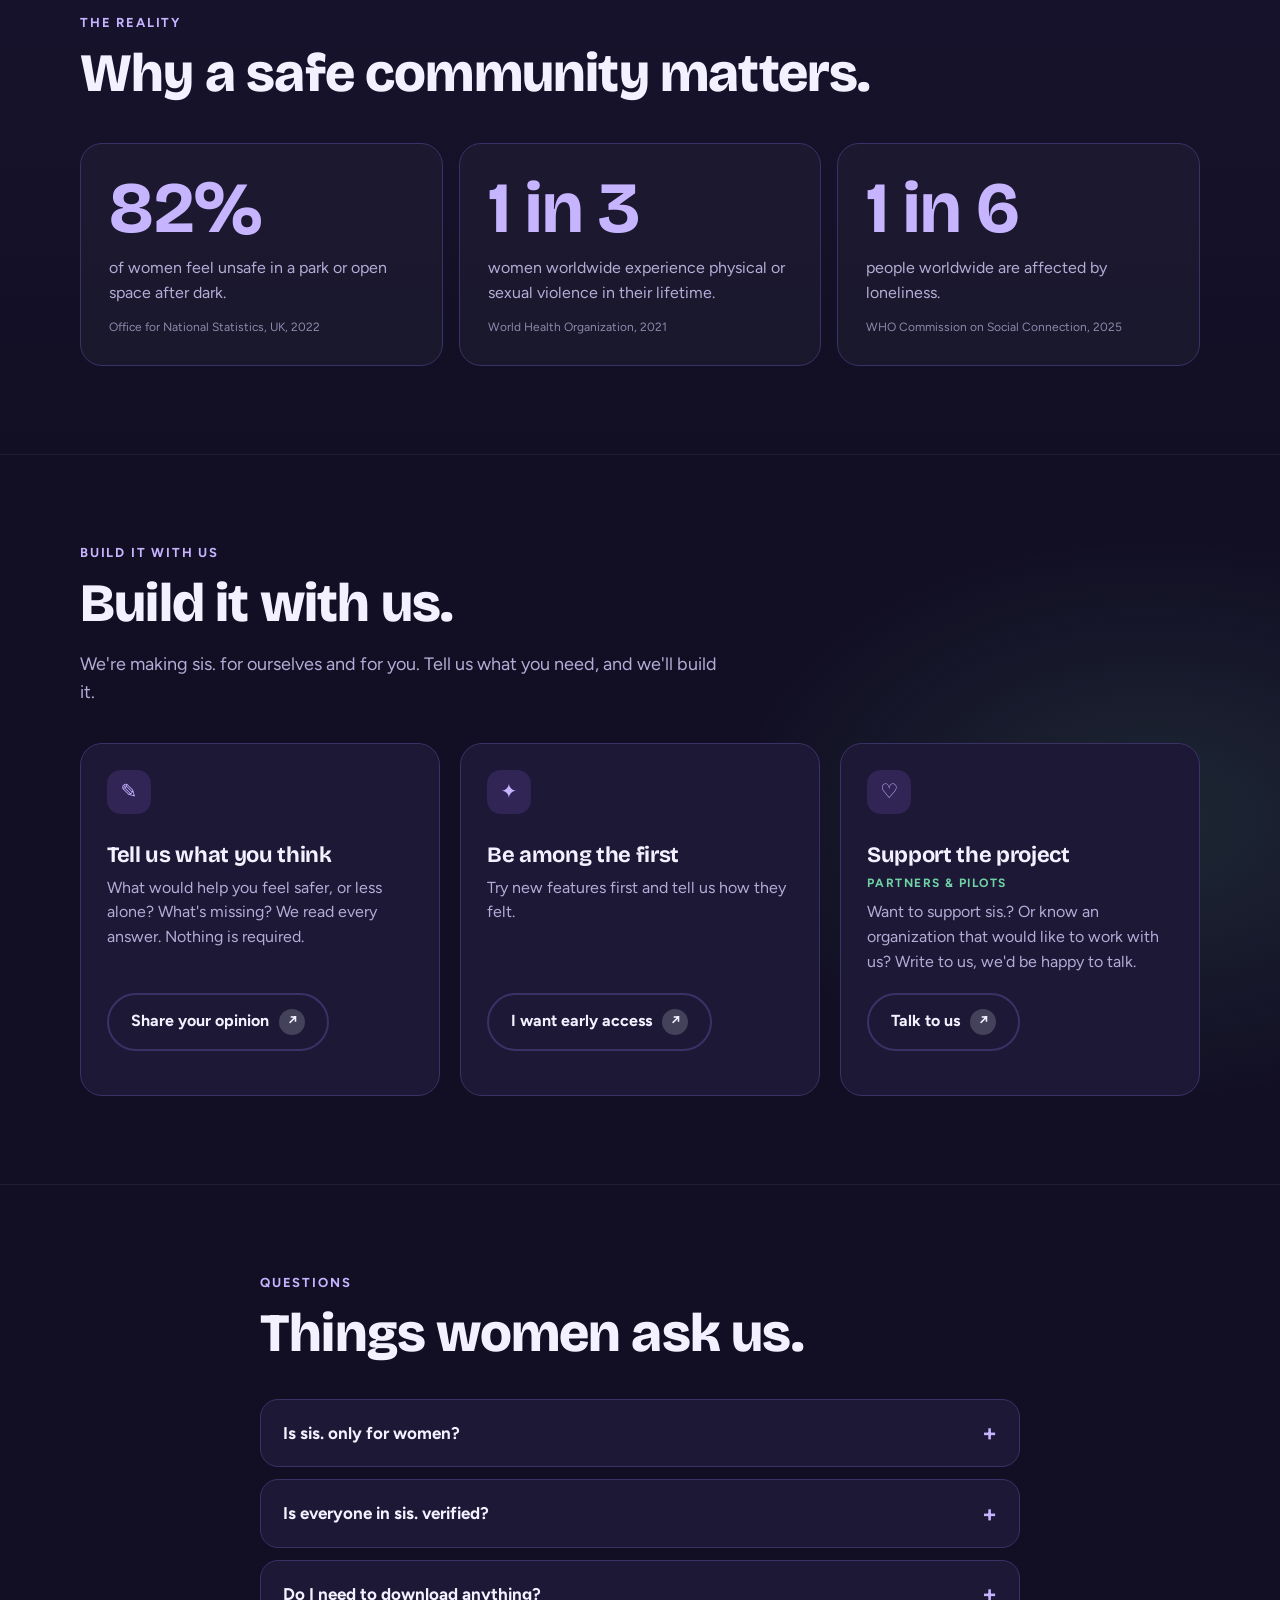
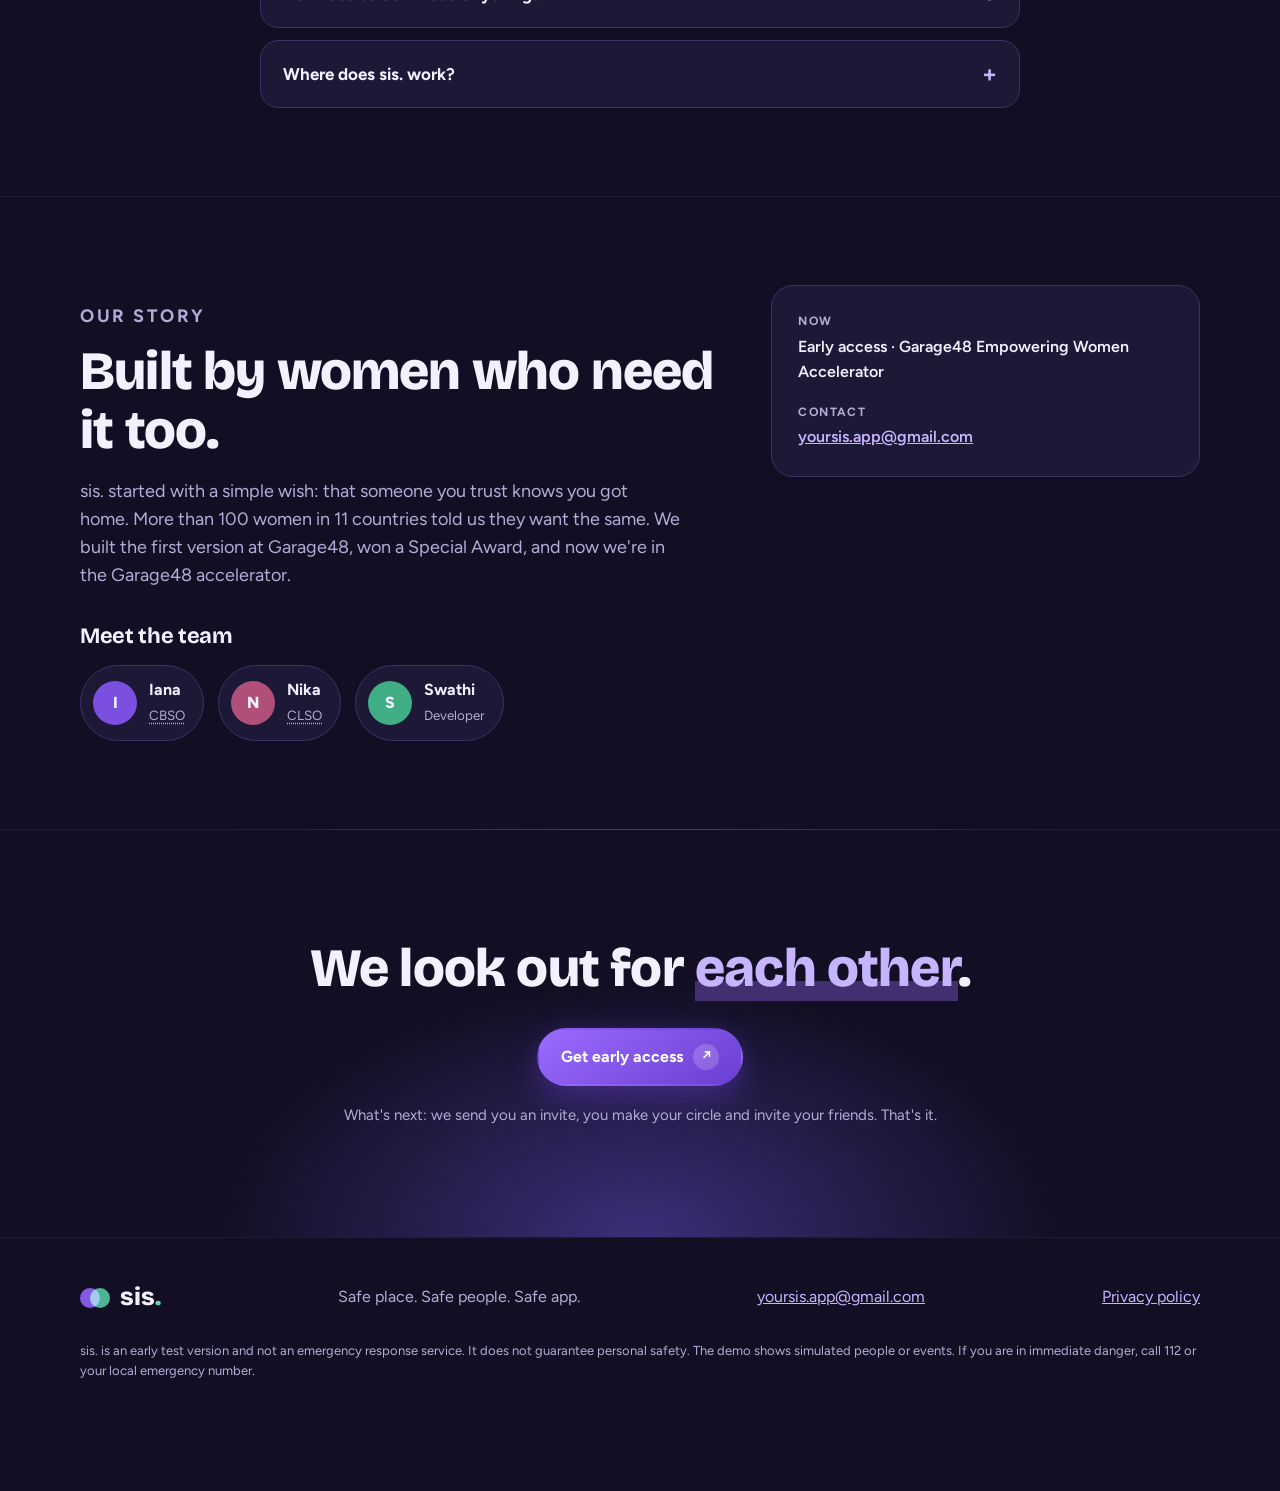
==== commit bce66308: "Publish website from 01c34dd" ====
--- a/index.html
+++ b/index.html
@@ -4,12 +4,12 @@
   <meta charset="utf-8">
   <meta name="viewport" content="width=device-width, initial-scale=1, viewport-fit=cover">
   <meta name="theme-color" content="#120f24">
-  <meta name="description" content="sis. is a safe community of women. Find your people by day, get home with them by night. You choose who sees you, and when.">
+  <meta name="description" content="sis. is an app only for women. Your friends, your sisters, your mum and other women nearby, in one place. We look out for each other.">
   <meta property="og:type" content="website">
-  <meta property="og:title" content="sis. — a safe community of women, day and night">
-  <meta property="og:description" content="A safe community of women, day and night. Special Award at Garage48 Empowering Women Hackathon.">
-  <meta property="og:url" content="https://sis-safetyapp.github.io/sis/">
-  <title>sis. — a safe community of women, day and night</title>
+  <meta property="og:title" content="sis. — your people, wherever you are">
+  <meta property="og:description" content="An app only for women. We look out for each other. Special Award at Garage48 Empowering Women Hackathon.">
+  <meta property="og:url" content="https://yoursis.app/">
+  <title>sis. — your people, wherever you are</title>
   <link rel="icon" type="image/svg+xml" href="./icon.svg">
   <link rel="preconnect" href="https://fonts.googleapis.com">
   <link rel="preconnect" href="https://fonts.gstatic.com" crossorigin>
@@ -28,11 +28,11 @@
       <nav class="main-nav" aria-label="Main navigation">
         <a href="#why">Why sis.</a>
         <a href="#how">How it works</a>
-        <a href="#features">Day &amp; night</a>
+        <a href="#features">What's inside</a>
         <a href="#trust">Trust</a>
         <a href="#about">About us</a>
       </nav>
-      <a class="btn btn-small btn-light" href="mailto:sis.safetyapp@gmail.com?subject=Early%20access%20to%20sis.">Get early access</a>
+      <a class="btn btn-small btn-light" href="mailto:yoursis.app@gmail.com?subject=Early%20access%20to%20sis.">Get early access</a>
     </div>
   </header>
 
@@ -43,23 +43,23 @@
       <div class="stars" aria-hidden="true"></div>
       <div class="container hero-grid">
         <div class="hero-copy">
-          <p class="kicker">A safe community for women</p>
-          <h1 id="hero-title">A safe community of women, <span class="hl">day and night.</span></h1>
-          <p class="lead">Find your people by day. Get home with them by night. You choose who sees you, and when.</p>
+          <p class="kicker">Made by women, for women</p>
+          <h1 id="hero-title">Your people, <span class="hl">wherever you are.</span></h1>
+          <p class="lead">sis. is an app only for women. Your friends, your sisters, your mum and other women nearby, in one place. We look out for each other. You decide who sees your location, and when.</p>
           <div class="hero-actions">
-            <a class="btn btn-primary" href="mailto:sis.safetyapp@gmail.com?subject=Early%20access%20to%20sis.">Get early access <span class="btn-arrow" aria-hidden="true">↗</span></a>
+            <a class="btn btn-primary" href="mailto:yoursis.app@gmail.com?subject=Early%20access%20to%20sis.">Get early access <span class="btn-arrow" aria-hidden="true">↗</span></a>
             <a class="btn btn-ghost" href="./demo/">Try the demo</a>
           </div>
-          <p class="hero-note">Works in your phone's browser. No download needed.</p>
+          <p class="hero-note">Opens in your phone's browser. Nothing to install.</p>
           <ul class="badges" aria-label="Highlights">
             <li>Special Award, Garage48</li>
             <li>Location only when you decide</li>
           </ul>
         </div>
 
-        <div class="phones" role="img" aria-label="Two sis. screens: a sister walking home on the map around you, and an event chat where a friend arrives home safe">
+        <div class="phones" role="img" aria-label="Two sis. screens: a friend on her way home on the map, and a community chat where she lets everyone know she is home">
           <div class="mock-phone"><div class="screen live live-map"><div class="sbar" aria-hidden="true"><span class="sb-time">9:41</span><span class="island"></span><span class="sb-ic"><svg viewBox="0 0 46 12" aria-hidden="true"><g fill="currentColor"><rect x="0" y="8" width="3" height="4" rx="1"/><rect x="4.5" y="6" width="3" height="6" rx="1"/><rect x="9" y="3.5" width="3" height="8.5" rx="1"/><rect x="13.5" y="1" width="3" height="11" rx="1"/><path d="M25.5 3.2a8.6 8.6 0 0 1 6 2.4l1.2-1.3a10.4 10.4 0 0 0-14.4 0l1.2 1.3a8.6 8.6 0 0 1 6-2.4Zm0 3.4a5 5 0 0 1 3.5 1.4l1.2-1.3a6.8 6.8 0 0 0-9.4 0l1.2 1.3a5 5 0 0 1 3.5-1.4Zm0 3.3a1.6 1.6 0 0 0-1.2.5l1.2 1.3 1.2-1.3a1.6 1.6 0 0 0-1.2-.5Z"/><rect x="34.5" y="1.5" width="9.5" height="9" rx="2.4" fill="none" stroke="currentColor" stroke-opacity=".45"/><rect x="36" y="3" width="6.5" height="6" rx="1.3"/><rect x="44.8" y="4.5" width="1.2" height="3" rx=".6" opacity=".45"/></g></svg></span></div>
-<div class="lv-top"><span class="lv-brand"><span class="lv-logo"><i></i><i></i></span><b>sis<s>.</s></b></span><em>Good evening, Jana</em></div>
+<div class="lv-top"><span class="lv-brand"><span class="lv-logo"><i></i><i></i></span><b>sis<s>.</s></b></span><em>Good evening, Iana</em></div>
 <div class="lv-map"><svg viewBox="0 0 100 216" preserveAspectRatio="xMidYMid slice" aria-hidden="true"><rect width="100" height="216" fill="#1d1a2b"/><rect x="-4" y="140" width="46" height="40" rx="4" fill="#1c2a27"/><rect x="70" y="20" width="36" height="34" rx="4" fill="#1c2a27"/><path d="M-4 200 Q40 178 104 200 L104 220 L-4 220Z" fill="#1b2740"/><g fill="none" stroke="#2a2740" stroke-width="5.5" stroke-linecap="round"><path d="M-4 84 L104 70"/><path d="M28 -4 L44 220"/><path d="M-4 150 L104 118"/><path d="M78 -4 L66 220"/></g><g fill="none" stroke="#3a3656" stroke-width="3.6" stroke-linecap="round"><path d="M-4 84 L104 70"/><path d="M28 -4 L44 220"/><path d="M-4 150 L104 118"/><path d="M78 -4 L66 220"/></g><g fill="none" stroke="#2f2b48" stroke-width="1.6"><path d="M-4 40 L104 30"/><path d="M-4 112 L104 98"/><path d="M8 -4 L14 220"/><path d="M92 -4 L88 220"/></g></svg>
 <i class="lv-ring"></i><i class="lv-me"></i>
 <i class="lv-sis s1"><b>A</b><em>Anna</em></i><i class="lv-sis s2"><b>M</b></i>
@@ -68,7 +68,7 @@
 <div class="lv-btns"><i><svg viewBox="0 0 24 24" fill="none" stroke="currentColor" stroke-width="2" stroke-linecap="round" stroke-linejoin="round" aria-hidden="true"><path d="M12 5v14M5 12h14"/></svg></i><i><svg viewBox="0 0 24 24" fill="none" stroke="currentColor" stroke-width="2" stroke-linecap="round" stroke-linejoin="round" aria-hidden="true"><path d="M12 20s-7-4.5-7-10a4 4 0 0 1 7-2.5A4 4 0 0 1 19 10c0 5.5-7 10-7 10Z"/></svg></i><i><svg viewBox="0 0 24 24" fill="none" stroke="currentColor" stroke-width="2" stroke-linecap="round" stroke-linejoin="round" aria-hidden="true"><path d="M5 16V11l2-5h10l2 5v5M3 16h18M7 19v-3M17 19v-3"/></svg></i><i><svg viewBox="0 0 24 24" fill="none" stroke="currentColor" stroke-width="2" stroke-linecap="round" stroke-linejoin="round" aria-hidden="true"><path d="M5 4h4l2 5-2.5 1.5a11 11 0 0 0 5 5L15 13l5 2v4a2 2 0 0 1-2 2A16 16 0 0 1 3 6a2 2 0 0 1 2-2Z"/></svg></i></div>
 <div class="lv-walk">Walk me home</div>
 <div class="lv-tabs"><span class="on">Home</span><span>Places</span><span class="sos">SOS</span><span>Community</span><span>Me</span></div></div></div></div>
-          <div class="mock-phone"><div class="screen live live-chat"><div class="sbar" aria-hidden="true"><span class="sb-time">9:41</span><span class="island"></span><span class="sb-ic"><svg viewBox="0 0 46 12" aria-hidden="true"><g fill="currentColor"><rect x="0" y="8" width="3" height="4" rx="1"/><rect x="4.5" y="6" width="3" height="6" rx="1"/><rect x="9" y="3.5" width="3" height="8.5" rx="1"/><rect x="13.5" y="1" width="3" height="11" rx="1"/><path d="M25.5 3.2a8.6 8.6 0 0 1 6 2.4l1.2-1.3a10.4 10.4 0 0 0-14.4 0l1.2 1.3a8.6 8.6 0 0 1 6-2.4Zm0 3.4a5 5 0 0 1 3.5 1.4l1.2-1.3a6.8 6.8 0 0 0-9.4 0l1.2 1.3a5 5 0 0 1 3.5-1.4Zm0 3.3a1.6 1.6 0 0 0-1.2.5l1.2 1.3 1.2-1.3a1.6 1.6 0 0 0-1.2-.5Z"/><rect x="34.5" y="1.5" width="9.5" height="9" rx="2.4" fill="none" stroke="currentColor" stroke-opacity=".45"/><rect x="36" y="3" width="6.5" height="6" rx="1.3"/><rect x="44.8" y="4.5" width="1.2" height="3" rx=".6" opacity=".45"/></g></svg></span></div><div class="lv-top"><span class="lv-brand"><span class="lv-logo"><i></i><i></i></span><b>sis<s>.</s></b></span></div><div class="lv-bg"><div class="lv-h1">Community</div><p class="lv-p">Meet other women in person, or just talk.</p><div class="lv-seg"><span class="on">Events</span><span>Topics</span><span>Chats</span></div><div class="lv-ev"><div class="db"><b>24</b><span>Nov</span></div><div class="lv-evb"><h5>Evening walk, Kalamaja</h5><p>18:00 &middot; Balti jaam</p><div class="lv-evf"><span>6 going</span><em><svg viewBox="0 0 24 24" fill="none" stroke="currentColor" stroke-width="2" stroke-linecap="round" stroke-linejoin="round" aria-hidden="true"><path d="M5 12.5l4.5 4.5L19 7.5"/></svg>I&rsquo;m in</em></div></div></div><i class="lv-fab"><svg viewBox="0 0 24 24" fill="none" stroke="currentColor" stroke-width="2" stroke-linecap="round" stroke-linejoin="round" aria-hidden="true"><path d="M12 5v14M5 12h14"/></svg></i></div><div class="lv-scrim"></div><div class="lv-note"><i><svg viewBox="0 0 24 24" fill="none" stroke="currentColor" stroke-width="2" stroke-linecap="round" stroke-linejoin="round" aria-hidden="true"><path d="M5 12.5l4.5 4.5L19 7.5"/></svg></i><span><small>sis. &middot; now</small><b>Anna is home safe</b></span></div><div class="lv-sheet"><i class="grab"></i><div class="lv-sh"><b>Evening walk, Kalamaja</b><i><svg viewBox="0 0 24 24" fill="none" stroke="currentColor" stroke-width="2" stroke-linecap="round" stroke-linejoin="round" aria-hidden="true"><path d="M6 6l12 12M18 6L6 18"/></svg></i></div><p class="lv-sub">6 going</p><div class="lv-chat"><div class="lv-b m1"><div class="who">Mia &middot; 2 h ago</div><p>Great walk tonight, girls!</p><div class="tn"><u>Reply</u><u>Report</u><u>Message</u></div></div><div class="lv-b m2"><div class="who">Anna &middot; 1 h ago</div><p>Heading home, sharing my walk</p><div class="tn"><u>Reply</u><u>Report</u><u>Message</u></div></div><div class="lv-b me m3"><div class="who">You &middot; just now</div><p>Text us when you&rsquo;re in!</p><div class="tn"><u>Reply</u><u>Delete</u></div></div><div class="lv-b m4"><div class="who">Sofia &middot; just now</div><p>Almost home too, 10 min left</p><div class="tn"><u>Reply</u><u>Report</u><u>Message</u></div></div><div class="lv-b me m5"><div class="who">You &middot; just now</div><p>Watching your dot on the map</p><div class="tn"><u>Reply</u><u>Delete</u></div></div></div></div><div class="lv-input"><span>Message<em class="lv-d d1">Text us when you&rsquo;re in!</em><em class="lv-d d2">Watching your dot on the map</em></span><b>Send</b></div><p class="lv-hint">No links, @handles or phone numbers here. Stay safe and keep chatting in sis.</p><div class="lv-kb" aria-hidden="true"><div class="r"><i>q</i><i>w</i><i>e</i><i>r</i><i>t</i><i>y</i><i>u</i><i>i</i><i>o</i><i>p</i></div><div class="r r2"><i>a</i><i>s</i><i>d</i><i>f</i><i>g</i><i>h</i><i>j</i><i>k</i><i>l</i></div><div class="r"><i class="w">&#8679;</i><i>z</i><i>x</i><i>c</i><i>v</i><i>b</i><i>n</i><i>m</i><i class="w">&#9003;</i></div><div class="r"><i class="w2">123</i><i class="sp">space</i><i class="w3">return</i></div></div></div></div>
+          <div class="mock-phone"><div class="screen live live-chat"><div class="sbar" aria-hidden="true"><span class="sb-time">9:41</span><span class="island"></span><span class="sb-ic"><svg viewBox="0 0 46 12" aria-hidden="true"><g fill="currentColor"><rect x="0" y="8" width="3" height="4" rx="1"/><rect x="4.5" y="6" width="3" height="6" rx="1"/><rect x="9" y="3.5" width="3" height="8.5" rx="1"/><rect x="13.5" y="1" width="3" height="11" rx="1"/><path d="M25.5 3.2a8.6 8.6 0 0 1 6 2.4l1.2-1.3a10.4 10.4 0 0 0-14.4 0l1.2 1.3a8.6 8.6 0 0 1 6-2.4Zm0 3.4a5 5 0 0 1 3.5 1.4l1.2-1.3a6.8 6.8 0 0 0-9.4 0l1.2 1.3a5 5 0 0 1 3.5-1.4Zm0 3.3a1.6 1.6 0 0 0-1.2.5l1.2 1.3 1.2-1.3a1.6 1.6 0 0 0-1.2-.5Z"/><rect x="34.5" y="1.5" width="9.5" height="9" rx="2.4" fill="none" stroke="currentColor" stroke-opacity=".45"/><rect x="36" y="3" width="6.5" height="6" rx="1.3"/><rect x="44.8" y="4.5" width="1.2" height="3" rx=".6" opacity=".45"/></g></svg></span></div><div class="lv-top"><span class="lv-brand"><span class="lv-logo"><i></i><i></i></span><b>sis<s>.</s></b></span></div><div class="lv-bg"><div class="lv-h1">Community</div><p class="lv-p">Talk, ask, share. Meet up only if you want to.</p><div class="lv-seg"><span class="on">Events</span><span>Topics</span><span>Chats</span></div><div class="lv-ev"><div class="db"><b>24</b><span>Nov</span></div><div class="lv-evb"><h5>Evening walk, Kalamaja</h5><p>18:00 &middot; Balti jaam</p><div class="lv-evf"><span>6 going</span><em><svg viewBox="0 0 24 24" fill="none" stroke="currentColor" stroke-width="2" stroke-linecap="round" stroke-linejoin="round" aria-hidden="true"><path d="M5 12.5l4.5 4.5L19 7.5"/></svg>I&rsquo;m in</em></div></div></div><i class="lv-fab"><svg viewBox="0 0 24 24" fill="none" stroke="currentColor" stroke-width="2" stroke-linecap="round" stroke-linejoin="round" aria-hidden="true"><path d="M12 5v14M5 12h14"/></svg></i></div><div class="lv-scrim"></div><div class="lv-note"><i><svg viewBox="0 0 24 24" fill="none" stroke="currentColor" stroke-width="2" stroke-linecap="round" stroke-linejoin="round" aria-hidden="true"><path d="M5 12.5l4.5 4.5L19 7.5"/></svg></i><span><small>sis. &middot; now</small><b>Anna is home safe</b></span></div><div class="lv-sheet"><i class="grab"></i><div class="lv-sh"><b>Evening walk, Kalamaja</b><i><svg viewBox="0 0 24 24" fill="none" stroke="currentColor" stroke-width="2" stroke-linecap="round" stroke-linejoin="round" aria-hidden="true"><path d="M6 6l12 12M18 6L6 18"/></svg></i></div><p class="lv-sub">6 going</p><div class="lv-chat"><div class="lv-b m1"><div class="who">Mia &middot; 2 h ago</div><p>Great walk tonight, girls!</p><div class="tn"><u>Reply</u><u>Report</u><u>Message</u></div></div><div class="lv-b m2"><div class="who">Anna &middot; 1 h ago</div><p>Heading home, sharing my walk</p><div class="tn"><u>Reply</u><u>Report</u><u>Message</u></div></div><div class="lv-b me m3"><div class="who">You &middot; just now</div><p>Text us when you&rsquo;re in!</p><div class="tn"><u>Reply</u><u>Delete</u></div></div><div class="lv-b m4"><div class="who">Sofia &middot; just now</div><p>Almost home too, 10 min left</p><div class="tn"><u>Reply</u><u>Report</u><u>Message</u></div></div><div class="lv-b me m5"><div class="who">You &middot; just now</div><p>I can see you're on your way</p><div class="tn"><u>Reply</u><u>Delete</u></div></div></div></div><div class="lv-input"><span>Message<em class="lv-d d1">Text us when you&rsquo;re in!</em><em class="lv-d d2">I can see you're on your way</em></span><b>Send</b></div><p class="lv-hint">No links, @handles or phone numbers here. Stay safe and keep chatting in sis.</p><div class="lv-kb" aria-hidden="true"><div class="r"><i>q</i><i>w</i><i>e</i><i>r</i><i>t</i><i>y</i><i>u</i><i>i</i><i>o</i><i>p</i></div><div class="r r2"><i>a</i><i>s</i><i>d</i><i>f</i><i>g</i><i>h</i><i>j</i><i>k</i><i>l</i></div><div class="r"><i class="w">&#8679;</i><i>z</i><i>x</i><i>c</i><i>v</i><i>b</i><i>n</i><i>m</i><i class="w">&#9003;</i></div><div class="r"><i class="w2">123</i><i class="sp">space</i><i class="w3">return</i></div></div></div></div>
         </div>
       </div>
     </section>
@@ -77,18 +77,18 @@
     <section class="section" id="why" aria-labelledby="why-title">
       <div class="container">
         <p class="eyebrow">Why sis.</p>
-        <h2 id="why-title" class="display">Two moments every woman knows.</h2>
-        <p class="section-lead">Group chats mean texting and waiting. Tracking apps share where you are all the time. sis. is a community of women you choose, and your location only when you decide.</p>
+        <h2 id="why-title" class="display">When your people are far away.</h2>
+        <p class="section-lead">Sharing your location with your mum or a friend helps. But if something happens and they're in another city, they can't do much. In sis. there are also women near you, so you're not on your own.</p>
         <div class="split">
           <article class="persona">
             <p class="persona-who">If you go out with friends</p>
             <p class="persona-quote">"Text me when you get home."</p>
-            <p>We all say it, and then we wait, checking the phone. sis. turns it into one tap: your circle sees you're on your way, and knows when you've arrived.</p>
+            <p>We all say it, and then we wait for the message. In sis. your friends see that you're on your way, and when you're home.</p>
           </article>
           <article class="persona">
             <p class="persona-who">If you've just moved, or you're travelling</p>
             <p class="persona-quote">"New city. I don't know anyone here."</p>
-            <p>Your people are far away. sis. helps you find circles of women and women nearby, so you're not on your own.</p>
+            <p>Your friends are far away. In sis. you find women nearby, so you always have someone to ask.</p>
           </article>
         </div>
       </div>
@@ -98,48 +98,57 @@
     <section class="section" id="how" aria-labelledby="how-title">
       <div class="container">
         <p class="eyebrow">How it works</p>
-        <h2 id="how-title" class="display">Three steps, one tap each.</h2>
+        <h2 id="how-title" class="display">Three steps.</h2>
         <ol class="steps">
-          <li><span class="step-n">1</span><h3>Join with an invite</h3><p>A woman already in sis. invites you. For now, you can also ask us for one.</p></li>
-          <li><span class="step-n">2</span><h3>Create your circle</h3><p>Invite two friends with one link, or join a circle near you.</p></li>
-          <li><span class="step-n">3</span><h3>Share when you decide</h3><p>On your way home, start <b>Walk me home</b>. Tap <b>"I'm home"</b> and sharing stops.</p></li>
+          <li><span class="step-n">1</span><h3>Get an invite</h3><p>A woman who's already in sis. invites you. No one to invite you? Write to us.</p></li>
+          <li><span class="step-n">2</span><h3>Make your circle</h3><p>Add your friends, sisters, mum. Or join a circle of women near you.</p></li>
+          <li><span class="step-n">3</span><h3>Share when you want</h3><p>Going home? Turn on <b>Walk me home</b>. When you get home, sis. tells your circle and sharing stops. You can also tap <b>"I'm home"</b> yourself.</p></li>
         </ol>
       </div>
     </section>
 
-    <!-- DAY & NIGHT -->
+    <!-- WHAT'S INSIDE -->
     <section class="section" id="features" aria-labelledby="features-title">
       <div class="container">
-        <p class="eyebrow">Day &amp; night</p>
-        <h2 id="features-title" class="display">Your community, wherever you are.</h2>
+        <p class="eyebrow">What's inside</p>
+        <h2 id="features-title" class="display">What you can do in sis.</h2>
+        <article class="nearby hz-block">
+          <span class="f-ic" aria-hidden="true">!</span>
+          <div>
+            <p class="nearby-when">Warn other women</p>
+            <h3>Marks on the map</h3>
+            <p>Saw a drunk group, someone following women, or a street with no lights? Put a mark on the map. Other women see it and can choose another way. Marks about people disappear after a few hours, marks about streets stay longer. If it's gone, women tap "Gone now" and the mark is removed.</p>
+          </div>
+          <div class="hzmap" aria-hidden="true">
+            <span class="road r1"></span><span class="road r2"></span><span class="road r3"></span>
+            <span class="me"></span>
+            <span class="pin p1">!</span><span class="pin p2">◐</span><span class="pin p3">!</span>
+            <p class="hz-card"><b>Drunk or aggressive group</b>Marked 20 min ago · disappears in 2 h<span><i>Still here</i><i>Gone now</i></span></p>
+          </div>
+        </article>
         <article class="nearby">
           <span class="f-ic" aria-hidden="true">◎</span>
           <div>
-            <p class="nearby-when">Day or night</p>
+            <p class="nearby-when">When your friends are far</p>
             <h3>Sisters nearby <span class="tag">early access</span></h3>
-            <p>Wherever you are, women near you are one text away: "Can you walk with me?", "Anyone up for coffee?" Identity verification comes before it opens to everyone.</p>
+            <p>See which women from your circles are near you right now. If you send an SOS, they get a message. It opens to everyone only after identity verification.</p>
           </div>
           <div class="radar" aria-hidden="true">
             <span class="ring"></span><span class="ring r2"></span>
             <span class="me"></span>
             <span class="sis s1">K</span><span class="sis s2">M</span><span class="sis s3">H</span>
-            <p class="rb ask">Can someone walk with me?</p>
-            <p class="rb ans"><b>Kadri · 89 m</b>On my way, 2 min</p>
+            <p class="rb ask">Anyone around? I feel a bit uneasy.</p>
+            <p class="rb ans"><b>Kadri · 89 m</b>I'm nearby. Write if you need me.</p>
           </div>
         </article>
-        <h3 class="group-title"><span class="sun" aria-hidden="true">☀</span> By day: find your people</h3>
-        <div class="feature-grid">
-          <article class="feature"><span class="f-ic" aria-hidden="true">◌</span><h3>Circles</h3><p>Small groups around what you love: running, books, new in the city, women in tech.</p></article>
-          <article class="feature"><span class="f-ic" aria-hidden="true">✈</span><h3>Travel buddies</h3><p>Women going to the same place, to travel or go out with.</p></article>
-          <article class="feature"><span class="f-ic" aria-hidden="true">⌂</span><h3>Places rated by women</h3><p>How safe a café, bar or street really felt.</p></article>
-        </div>
-        <h3 class="group-title"><span class="moon" aria-hidden="true">☾</span> By night: never walk home alone</h3>
-        <div class="feature-grid">
-          <article class="feature"><span class="f-ic" aria-hidden="true">♡</span><h3>My circle</h3><p>Your friends on one map, with a one-tap check-in: on my way, I've arrived, I'm home.</p></article>
-          <article class="feature"><span class="f-ic" aria-hidden="true">↗</span><h3>Walk me home</h3><p>If you don't check in on time, your circle is told. Share my ride and Date check-in work the same way.</p></article>
-          <article class="feature"><span class="f-ic" aria-hidden="true">✦</span><h3>Silent SOS &amp; fake call</h3><p>Hold SOS for two seconds and your circle sees your live location. Or let a fake call give you a reason to leave.</p></article>
-        </div>
-        <p class="note-line">Night mode switches on at sunset.</p>
+        <div class="feature-grid six">
+          <article class="feature"><span class="f-ic" aria-hidden="true">♡</span><h3>My circle</h3><p>Your friends on one map. One tap to say "on my way" or "I'm home".</p></article>
+          <article class="feature"><span class="f-ic" aria-hidden="true">↗</span><h3>Walk me home</h3><p>Turn it on when you head home. sis. sees when you get there and tells your circle you're home. If you're late and don't answer, they get an alert.</p></article>
+          <article class="feature"><span class="f-ic" aria-hidden="true">⇢</span><h3>Taxi or date</h3><p>The same for a taxi ride or a first date. Your circle knows where you went and when you checked in.</p></article>
+          <article class="feature"><span class="f-ic" aria-hidden="true">✦</span><h3>SOS and fake call</h3><p>Hold SOS for two seconds and your circle sees where you are. Need a reason to leave? Turn on a fake call.</p></article>
+          <article class="feature"><span class="f-ic" aria-hidden="true">⌂</span><h3>Places rated by women</h3><p>How safe a bar, café or street felt to other women.</p></article>
+          <article class="feature"><span class="f-ic" aria-hidden="true">◌</span><h3>Community</h3><p>Events, topics and chats. Talk, ask, share. Meet up only if you want to.</p></article>
+        </div>
       </div>
     </section>
 
@@ -151,22 +160,22 @@
         <div class="vs">
           <div class="vs-card">
             <p class="vs-head">Group chat</p>
-            <div class="chat" aria-label="A group chat: Text me when you get home. Then: Home? Then: Jana?? Still no answer.">
+            <div class="chat" aria-label="A group chat: Text me when you get home. Then: Home? Then: Iana?? Still no answer.">
               <p class="bub b1"><span>Nika · 23:10</span>Text me when you get home!</p>
               <p class="bub b2"><span>Nika · 23:48</span>Home?</p>
-              <p class="bub b3"><span>Nika · 00:15</span>Jana??</p>
+              <p class="bub b3"><span>Nika · 00:15</span>Iana??</p>
               <p class="typing" aria-hidden="true"><i></i><i></i><i></i></p>
             </div>
-            <p class="vs-foot">You remember to text. She waits.</p>
+            <p class="vs-foot">You forget to text. She worries.</p>
           </div>
           <div class="vs-card us">
             <p class="vs-head">sis.</p>
-            <div class="walk" aria-label="sis.: Jana is on her way, then Jana is home, and sharing stops.">
-              <div class="who"><span class="av">J</span><span><b>Jana</b><span class="st st-way">On her way · Walk me home</span><span class="st st-home">Home · 00:12</span></span></div>
+            <div class="walk" aria-label="sis.: Iana is on her way, then Iana is home, and sharing stops.">
+              <div class="who"><span class="av">I</span><span><b>Iana</b><span class="st st-way">On her way · Walk me home</span><span class="st st-home">Home · 00:12</span></span></div>
               <div class="route" aria-hidden="true"><span class="dot"></span><span class="pin">⌂</span></div>
               <p class="done" aria-hidden="true">✓ Your circle knows. Sharing stopped.</p>
             </div>
-            <p class="vs-foot">One tap. Everyone knows.</p>
+            <p class="vs-foot">One tap, and your friends know you're home.</p>
           </div>
         </div>
         <div class="table-wrap" role="region" aria-label="Comparison, scroll sideways" tabindex="0">
@@ -175,8 +184,8 @@
             <tbody>
               <tr><th scope="row">Your location</th><td class="us" data-l="sis.">Only when you decide</td><td data-l="Location apps">Often always on</td><td data-l="Group chats">A pin sent by hand</td></tr>
               <tr><th scope="row">Knows you're home</th><td class="us" data-l="sis.">One tap</td><td data-l="Location apps">Yes</td><td data-l="Group chats">If you remember</td></tr>
-              <tr><th scope="row">Women nearby when friends are far</th><td class="us" data-l="sis.">Early access</td><td data-l="Location apps">No</td><td data-l="Group chats">No</td></tr>
-              <tr><th scope="row">Silent SOS to your circle</th><td class="us" data-l="sis.">Yes</td><td data-l="Location apps">Sometimes, often paid</td><td data-l="Group chats">No</td></tr>
+              <tr><th scope="row">Someone near when friends are far</th><td class="us" data-l="sis.">Early access</td><td data-l="Location apps">No</td><td data-l="Group chats">No</td></tr>
+              <tr><th scope="row">SOS to your circle</th><td class="us" data-l="sis.">Yes</td><td data-l="Location apps">Sometimes, often paid</td><td data-l="Group chats">No</td></tr>
             </tbody>
           </table>
         </div>
@@ -190,13 +199,13 @@
         <h2 id="trust-title" class="display">Not tracking. Belonging.</h2>
         <div class="trust-grid">
           <ul class="checks">
-            <li>Your location is off until you switch it on.</li>
-            <li>Only the circle you choose can see you.</li>
-            <li>Sharing stops by itself when you're home.</li>
-            <li>Leave and delete your account anytime.</li>
-            <li>We're adding identity verification, for example with Smart-ID.</li>
+            <li>Your location is off until you turn it on.</li>
+            <li>Only the women you choose can see you.</li>
+            <li>When you're home, sharing stops and your location is deleted.</li>
+            <li>You can leave and delete your account anytime.</li>
+            <li>Coming soon: identity checks, for example with Smart-ID.</li>
           </ul>
-          <div class="honest"><p class="honest-big">We can't make the world safe.</p><p class="honest-sub">But we can make sure you never walk through it alone.</p><p>sis. isn't an emergency service and can't replace 112. It's early, so some things will break. Tell us, and we'll fix them.</p></div>
+          <div class="honest"><p class="honest-big">We can't make the world safe.</p><p class="honest-sub">But we can make sure you're not alone in it.</p><p>sis. is not an emergency service. If you're in danger, call 112. We're still early and some things will break. Tell us and we'll fix them.</p></div>
         </div>
       </div>
     </section>
@@ -219,12 +228,12 @@
     <section class="section venues" id="next" aria-labelledby="next-title">
       <div class="container">
         <p class="eyebrow">Build it with us</p>
-        <h2 id="next-title" class="display">We're building sis. for all of us.</h2>
-        <p class="section-lead">We're women making something we need ourselves. What you tell us decides what we build next.</p>
+        <h2 id="next-title" class="display">Build it with us.</h2>
+        <p class="section-lead">We're making sis. for ourselves and for you. Tell us what you need, and we'll build it.</p>
         <div class="help-grid">
-          <article class="help"><span class="f-ic" aria-hidden="true">✎</span><h3>Tell us what you think</h3><p>What would help you feel safer, or less alone? What's missing? Every answer is read by us, and nothing is required.</p><a class="btn btn-ghost" href="https://tally.so/r/4a7DrO" target="_blank" rel="noopener">Share your opinion <span class="btn-arrow" aria-hidden="true">↗</span></a></article>
-          <article class="help"><span class="f-ic" aria-hidden="true">✦</span><h3>Be among the first</h3><p>Try new features before everyone else, and tell us how they felt.</p><a class="btn btn-ghost" href="mailto:sis.safetyapp@gmail.com?subject=Early%20access%20to%20sis.">I want early access <span class="btn-arrow" aria-hidden="true">↗</span></a></article>
-          <article class="help"><span class="f-ic" aria-hidden="true">♡</span><h3>Support the project</h3><p class="help-label">Partners &amp; pilots</p><p>Cafés, bars, hotels and universities can become our first safe places. Mentors and partners are welcome too.</p><a class="btn btn-ghost" href="mailto:sis.safetyapp@gmail.com?subject=Supporting%20sis.">Talk to us <span class="btn-arrow" aria-hidden="true">↗</span></a></article>
+          <article class="help"><span class="f-ic" aria-hidden="true">✎</span><h3>Tell us what you think</h3><p>What would help you feel safer, or less alone? What's missing? We read every answer. Nothing is required.</p><a class="btn btn-ghost" href="https://tally.so/r/4a7DrO" target="_blank" rel="noopener">Share your opinion <span class="btn-arrow" aria-hidden="true">↗</span></a></article>
+          <article class="help"><span class="f-ic" aria-hidden="true">✦</span><h3>Be among the first</h3><p>Try new features first and tell us how they felt.</p><a class="btn btn-ghost" href="mailto:yoursis.app@gmail.com?subject=Early%20access%20to%20sis.">I want early access <span class="btn-arrow" aria-hidden="true">↗</span></a></article>
+          <article class="help"><span class="f-ic" aria-hidden="true">♡</span><h3>Support the project</h3><p class="help-label">Partners &amp; pilots</p><p>Want to support sis.? Or know an organization that would like to work with us? Write to us, we'd be happy to talk.</p><a class="btn btn-ghost" href="mailto:yoursis.app@gmail.com?subject=Supporting%20sis.">Talk to us <span class="btn-arrow" aria-hidden="true">↗</span></a></article>
         </div>
       </div>
     </section>
@@ -234,8 +243,9 @@
       <div class="container narrow">
         <p class="eyebrow">Questions</p>
         <h2 id="faq-title" class="display">Things women ask us.</h2>
-        <details><summary>Are sisters nearby verified?</summary><p>Not yet. We're adding identity verification, for example with Smart-ID, before Sisters nearby opens to everyone.</p></details>
-        <details><summary>Do I need to download anything?</summary><p>No. Open sis. in your phone's browser. On iPhone tap Share, then Add to Home Screen; on Android tap ⋮, then Install app.</p></details>
+        <details><summary>Is sis. only for women?</summary><p>Yes. sis. is made by women, for women. You can join only with an invite from a woman who's already here. We're also working on a separate app for partners, male friends and relatives, so you can share your location with them when you need to.</p></details>
+        <details><summary>Is everyone in sis. verified?</summary><p>Not yet. You can only join with an invite, and women invite women they know. Soon we'll add identity verification with Smart-ID or Veriff. Until then, share your location only with women you know.</p></details>
+        <details><summary>Do I need to download anything?</summary><p>No. sis. opens in your phone's browser. To keep it on your home screen: on iPhone tap Share, then Add to Home Screen. On Android tap ⋮, then Install app.</p></details>
         <details><summary>Where does sis. work?</summary><p>Anywhere with a phone and the internet. Our first users are in different countries; we launch first in Estonia.</p></details>
       </div>
     </section>
@@ -246,18 +256,19 @@
       <div class="container about-grid">
         <div>
           <p class="eyebrow">Our story</p>
-          <h2 id="about-title" class="display">Built by women who walk home too.</h2>
-          <p>sis. started with a simple wish: that someone you trust knew where you were. Over 100 women in 11 countries told us they felt the same. We built the first version at Garage48 and won a Special Award, and now we're in the Garage48 accelerator.</p>
+          <h2 id="about-title" class="display">Built by women who need it too.</h2>
+          <p>sis. started with a simple wish: that someone you trust knows you got home. More than 100 women in 11 countries told us they want the same. We built the first version at Garage48, won a Special Award, and now we're in the Garage48 accelerator.</p>
           <h3 class="sub">Meet the team</h3>
           <!-- CONTENT TO ADD: team photos, roles and LinkedIn links. -->
           <ul class="team">
-            <li><span class="team-av" aria-hidden="true">J</span><div><b>Jana</b><small>Founder</small></div></li>
+            <li><span class="team-av" aria-hidden="true">I</span><div><b>Iana</b><small><abbr class="tip" tabindex="0" title="Chief Big Sister Officer" data-tip="Chief Big Sister Officer">CBSO</abbr></small></div></li>
+            <li><span class="team-av t3" aria-hidden="true">N</span><div><b>Nika</b><small><abbr class="tip" tabindex="0" title="Chief Lil Sister Officer" data-tip="Chief Lil Sister Officer">CLSO</abbr></small></div></li>
             <li><span class="team-av t2" aria-hidden="true">S</span><div><b>Swathi</b><small>Developer</small></div></li>
           </ul>
         </div>
         <dl class="facts">
           <div><dt>Now</dt><dd>Early access · Garage48 Empowering Women Accelerator</dd></div>
-          <div><dt>Contact</dt><dd><a href="mailto:sis.safetyapp@gmail.com">sis.safetyapp@gmail.com</a></dd></div>
+          <div><dt>Contact</dt><dd><a href="mailto:yoursis.app@gmail.com">yoursis.app@gmail.com</a></dd></div>
         </dl>
       </div>
     </section>
@@ -265,9 +276,9 @@
     <!-- FINAL CTA -->
     <section class="cta" aria-labelledby="cta-title">
       <div class="container">
-        <h2 id="cta-title" class="display">We walk each other <span class="hl">home</span>.</h2>
-        <a class="btn btn-primary" href="mailto:sis.safetyapp@gmail.com?subject=Early%20access%20to%20sis.">Get early access <span class="btn-arrow" aria-hidden="true">↗</span></a>
-        <p class="next-step">What happens next: we send you an invite, you create your circle and invite two friends. That's it.</p>
+        <h2 id="cta-title" class="display">We look out for <span class="hl">each other</span>.</h2>
+        <a class="btn btn-primary" href="mailto:yoursis.app@gmail.com?subject=Early%20access%20to%20sis.">Get early access <span class="btn-arrow" aria-hidden="true">↗</span></a>
+        <p class="next-step">What's next: we send you an invite, you make your circle and invite your friends. That's it.</p>
       </div>
     </section>
   </main>
@@ -279,13 +290,13 @@
         <span>sis<span class="brand-period">.</span></span>
       </a>
       <p>Safe place. Safe people. Safe app.</p>
-      <a href="mailto:sis.safetyapp@gmail.com">sis.safetyapp@gmail.com</a>
+      <a href="mailto:yoursis.app@gmail.com">yoursis.app@gmail.com</a>
       <a href="./privacy/">Privacy policy</a>
     </div>
     <p class="container disclaimer">sis. is an early test version and not an emergency response service. It does not guarantee personal safety. The demo shows simulated people or events. If you are in immediate danger, call 112 or your local emergency number.</p>
   </footer>
 
-  <a class="sticky-cta" href="mailto:sis.safetyapp@gmail.com?subject=Early%20access%20to%20sis.">Get early access <span class="btn-arrow" aria-hidden="true">↗</span></a>
+  <a class="sticky-cta" href="mailto:yoursis.app@gmail.com?subject=Early%20access%20to%20sis.">Get early access <span class="btn-arrow" aria-hidden="true">↗</span></a>
 
   <dialog id="wl" class="wl" aria-labelledby="wl-t">
     <form method="dialog" class="wl-x"><button aria-label="Close">&times;</button></form>
@@ -306,7 +317,7 @@
     var d=document.getElementById('wl'); if(!d||!d.showModal) return;
     var f=document.getElementById('wl-form'), e=document.getElementById('wl-email'), m=document.getElementById('wl-msg');
     document.addEventListener('click',function(ev){
-      var a=ev.target.closest&&ev.target.closest('a[href^="mailto:sis.safetyapp"]');
+      var a=ev.target.closest&&ev.target.closest('a[href^="mailto:yoursis.app"]');
       if(a){ev.preventDefault();m.textContent='';d.showModal();e.focus();return;}
       if(ev.target===d) d.close();
     });
--- a/landing.css
+++ b/landing.css
@@ -477,3 +477,45 @@
 .lv-fab{position:absolute;right:5cqw;bottom:20cqw;width:14cqw;height:14cqw;border-radius:50%;background:#B39BFF;color:#190E33;display:grid;place-items:center}
 .lv-fab svg{width:6.4cqw;height:6.4cqw}
 .lv-hint{position:absolute;left:5cqw;right:5cqw;bottom:3.2cqw;z-index:3;margin:0;text-align:center;font-size:2.9cqw;line-height:1.3;color:#A39DBC}
+
+/* two phones, one behind the other (all widths) */
+.phones{position:relative;display:block;width:min(100%,520px);max-width:none;margin:0 auto;padding:0;overflow:visible;aspect-ratio:1/1.36;justify-self:center;scroll-snap-type:none}
+.phones .mock-phone{position:absolute;margin:0;flex:none;width:56%;max-width:none;scroll-snap-align:none}
+.phones .mock-phone:first-child{left:0;top:6%;z-index:2}
+.phones .mock-phone:last-child{right:0;top:0;z-index:1;filter:brightness(.82)}
+
+
+/* Marks on the map (hazards) */
+.hz-block { border-color: #C98A12; background: linear-gradient(135deg, rgba(201,138,18,.14), rgba(207,53,64,.12)); }
+.hz-block .nearby-when { color: #F0B84A; }
+.hzmap { position: relative; height: 200px; border-radius: 18px; background: #1d1a2b; overflow: hidden; }
+.hzmap .road { position: absolute; background: #3a3656; border-radius: 4px; }
+.hzmap .r1 { left: -10%; top: 38%; width: 120%; height: 8px; transform: rotate(-8deg); }
+.hzmap .r2 { left: 30%; top: -10%; width: 8px; height: 120%; transform: rotate(6deg); }
+.hzmap .r3 { left: 72%; top: -10%; width: 6px; height: 120%; transform: rotate(-4deg); }
+.hzmap .me { position: absolute; left: 22%; top: 62%; width: 14px; height: 14px; margin: -7px; border-radius: 50%; background: #3b82f6; box-shadow: 0 0 0 4px #fff; }
+.hzmap .pin { position: absolute; display: grid; place-items: center; width: 28px; height: 28px; margin: -14px; border-radius: 50% 50% 50% 4px; border: 2px solid #fff; font-size: 13px; font-weight: 800; color: #fff; animation: pop 10s infinite; opacity: 0; }
+.hzmap .p1 { left: 46%; top: 30%; background: #CF3540; }
+.hzmap .p2 { left: 76%; top: 58%; background: #C98A12; animation-delay: .5s; }
+.hzmap .p3 { left: 60%; top: 78%; background: #CF3540; animation-delay: 1s; }
+.hzmap .hz-card { position: absolute; left: 10px; right: 10px; bottom: 10px; margin: 0; padding: 8px 11px; border-radius: 14px; background: var(--night-3); font-size: 12px; line-height: 1.35; color: var(--muted); opacity: 0; animation: rb 10s 2.5s infinite; }
+.hzmap .hz-card b { display: block; font-size: 13px; color: #fff; }
+.hzmap .hz-card span { display: flex; gap: 6px; margin-top: 6px; }
+.hzmap .hz-card i { font-style: normal; padding: 3px 9px; border-radius: 999px; background: rgba(255,255,255,.1); color: #fff; font-size: 11px; font-weight: 700; }
+.nearby + .nearby { margin-top: 16px; }
+@media (max-width: 760px) { .hzmap { grid-column: 1 / -1; } }
+@media (max-width: 520px) { .hzmap { grid-column: auto; } }
+@media (prefers-reduced-motion: reduce) { .hzmap .pin, .hzmap .hz-card { animation: none; opacity: 1; } }
+
+/* Six features: 3 columns, then 2, then 1, with no empty cells */
+.feature-grid.six { grid-template-columns: repeat(3, minmax(0, 1fr)); }
+@media (max-width: 900px) { .feature-grid.six { grid-template-columns: repeat(2, minmax(0, 1fr)); } }
+@media (max-width: 520px) { .feature-grid.six { grid-template-columns: 1fr; } }
+
+/* Team titles with a tooltip on hover or tap */
+.team-av.t3 { background: #b0507a; }
+.tip { position: relative; text-decoration: underline dotted; text-underline-offset: 3px; cursor: help; border-radius: 4px; }
+.tip:focus-visible { outline: 2px solid var(--lilac); outline-offset: 2px; }
+.tip::after { content: attr(data-tip); position: absolute; left: 50%; bottom: calc(100% + 8px); transform: translate(-50%, 4px); white-space: nowrap; padding: 6px 10px; border-radius: 10px; background: #fff; color: var(--night); font-size: 13px; font-weight: 700; opacity: 0; pointer-events: none; transition: opacity .15s, transform .15s; z-index: 2; }
+.tip:hover::after, .tip:focus::after { opacity: 1; transform: translate(-50%, 0); }
+@media (prefers-reduced-motion: reduce) { .tip::after { transition: none; } }
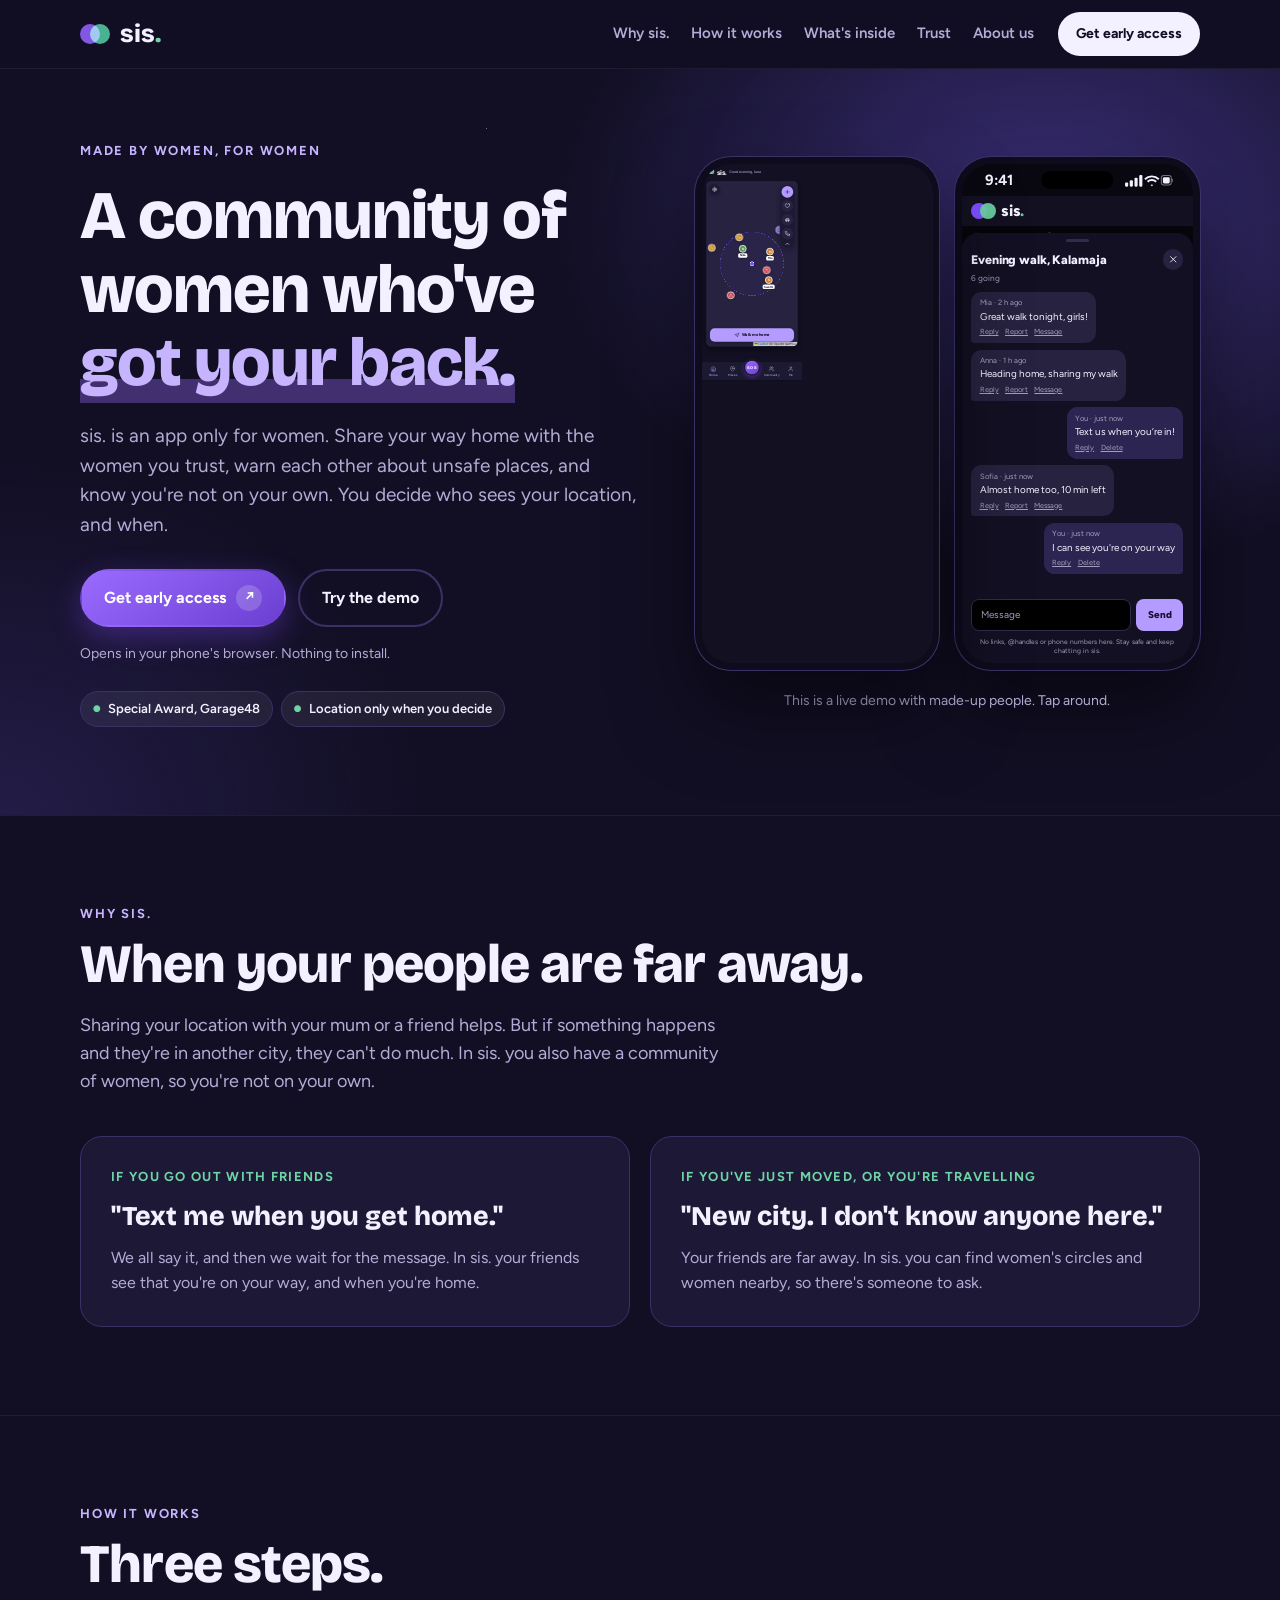
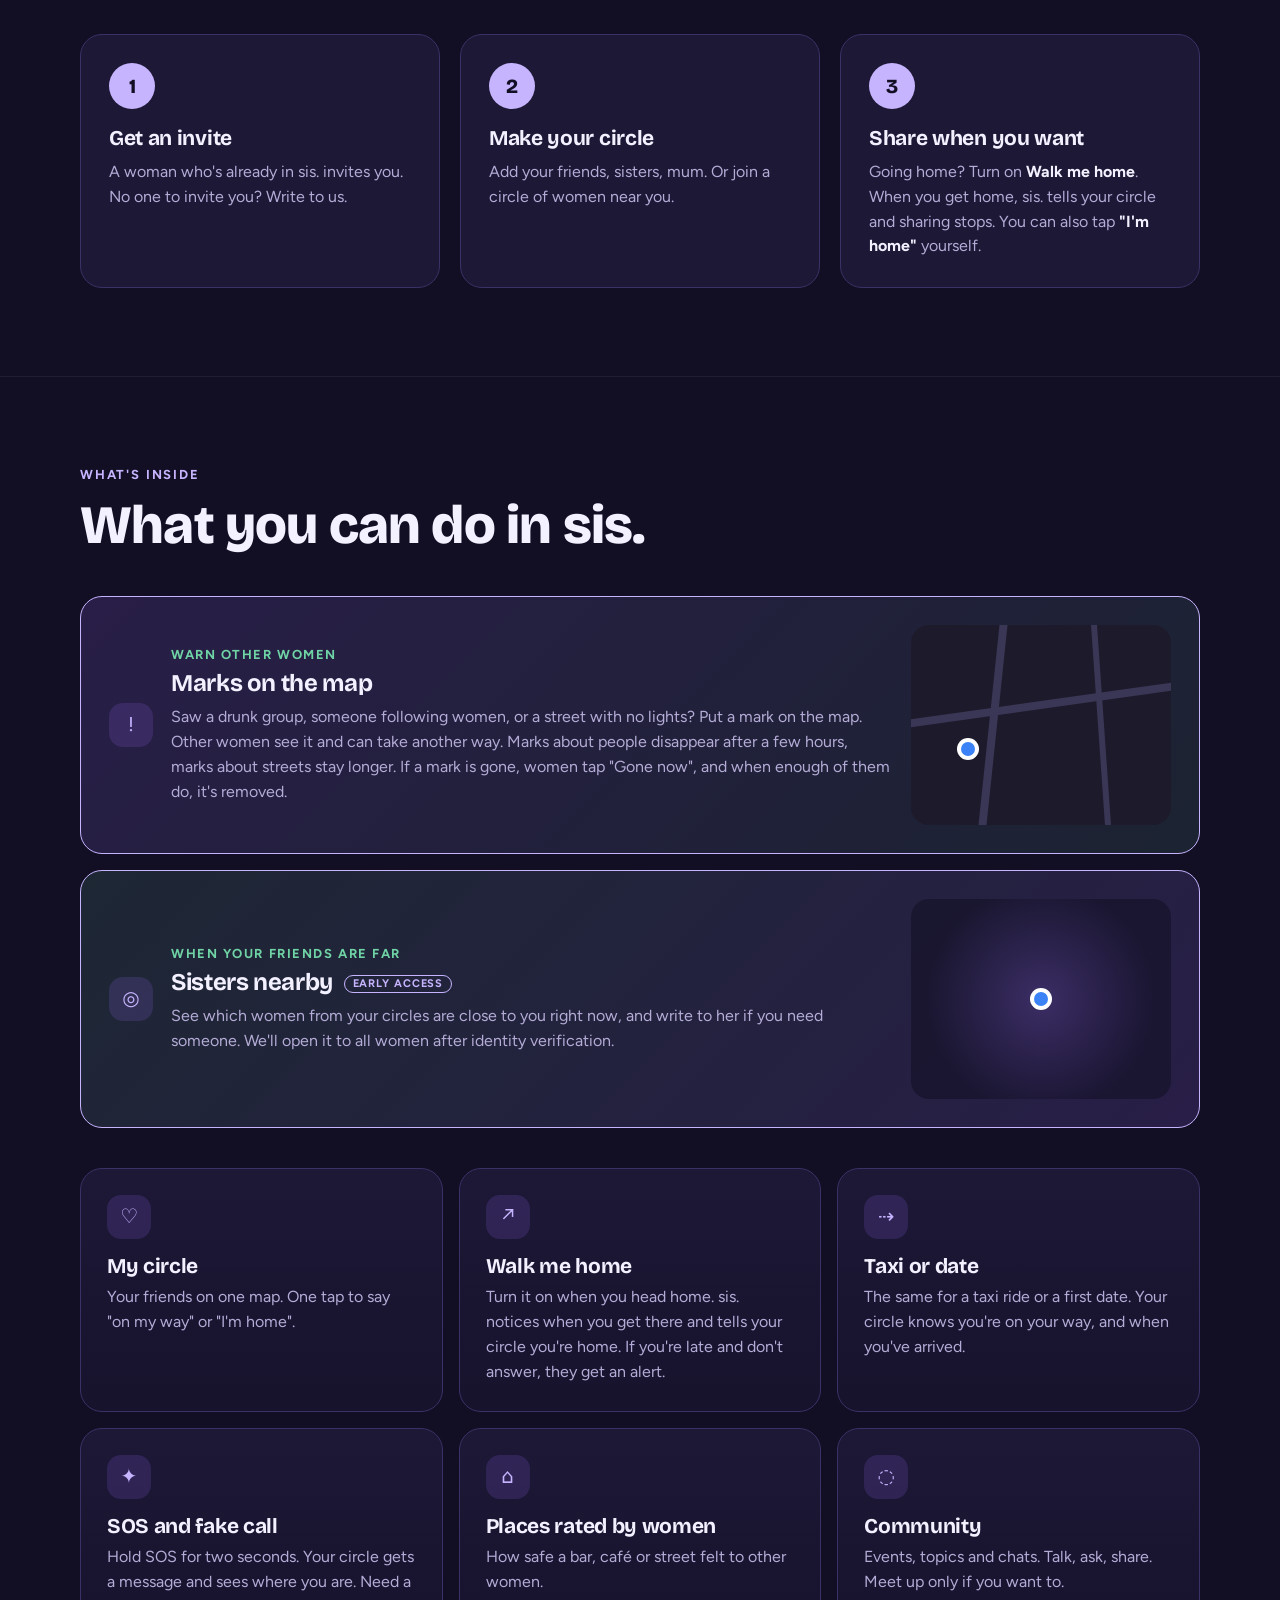
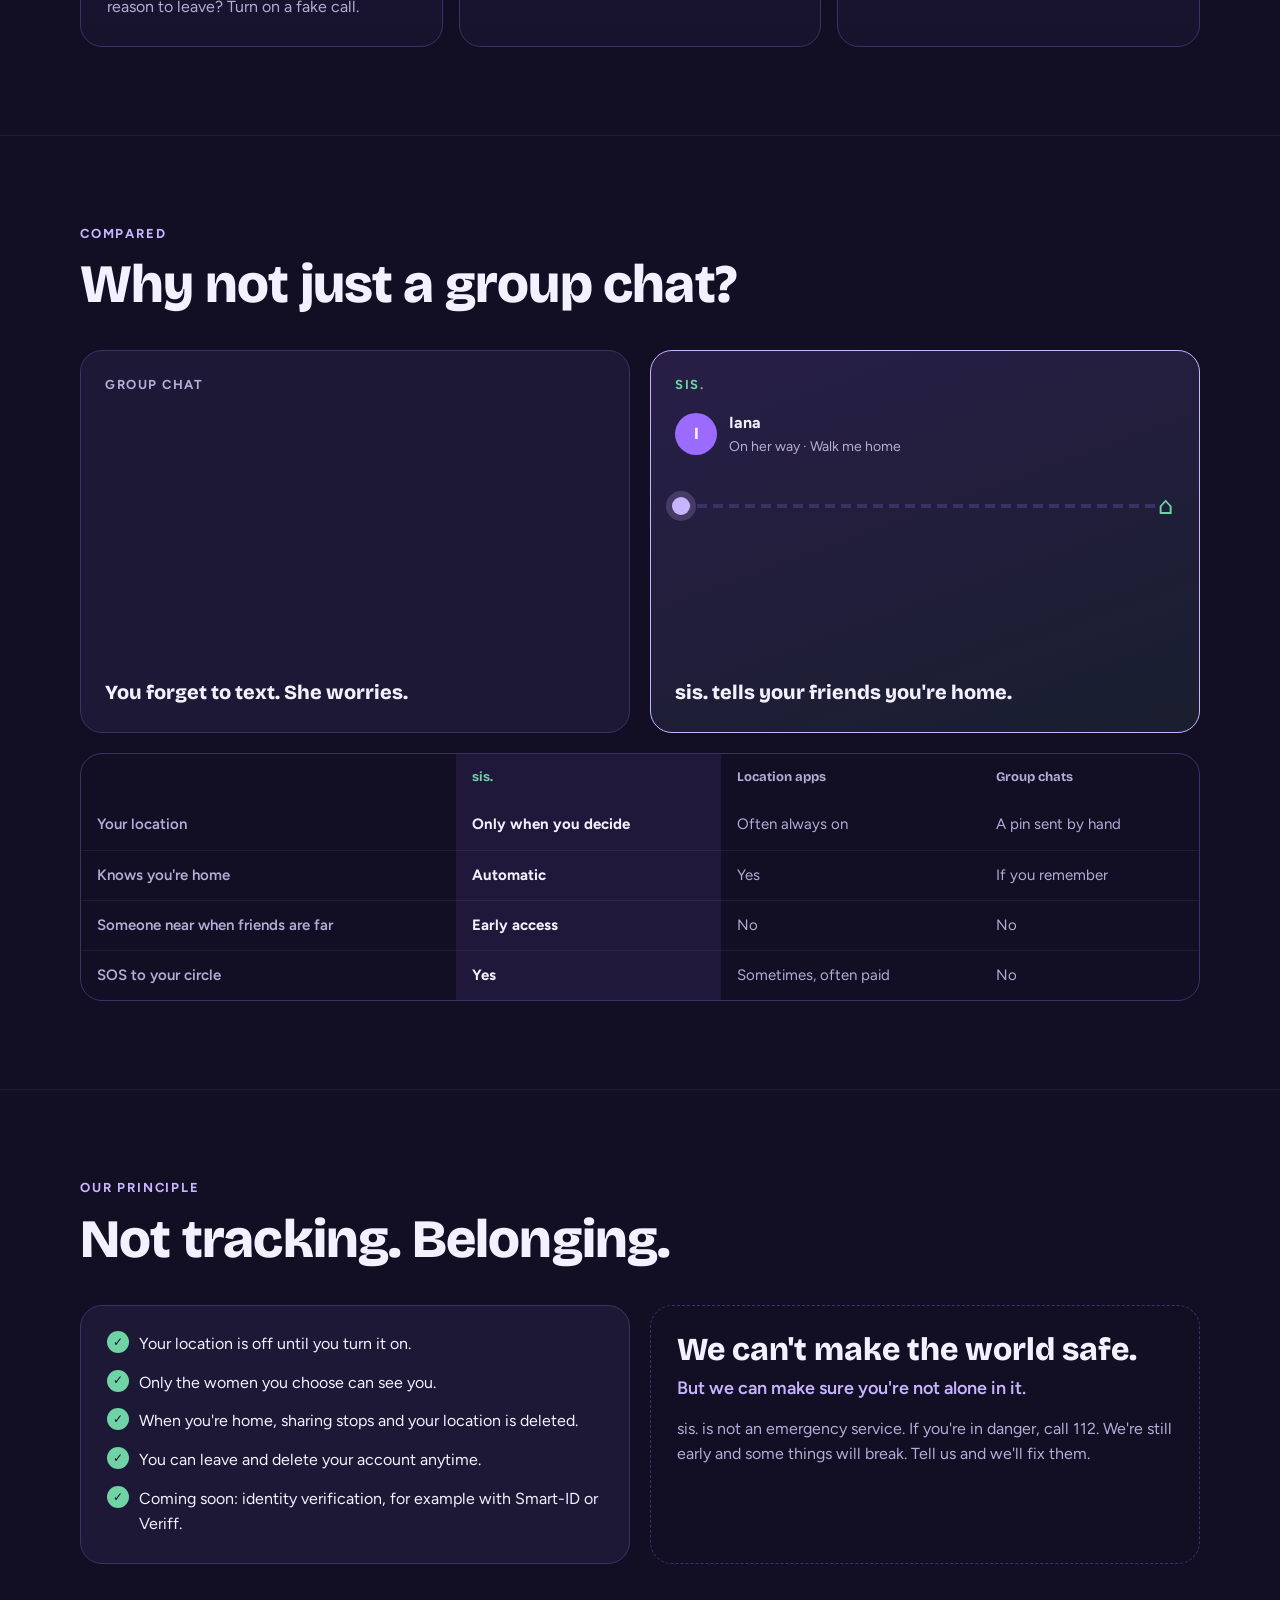
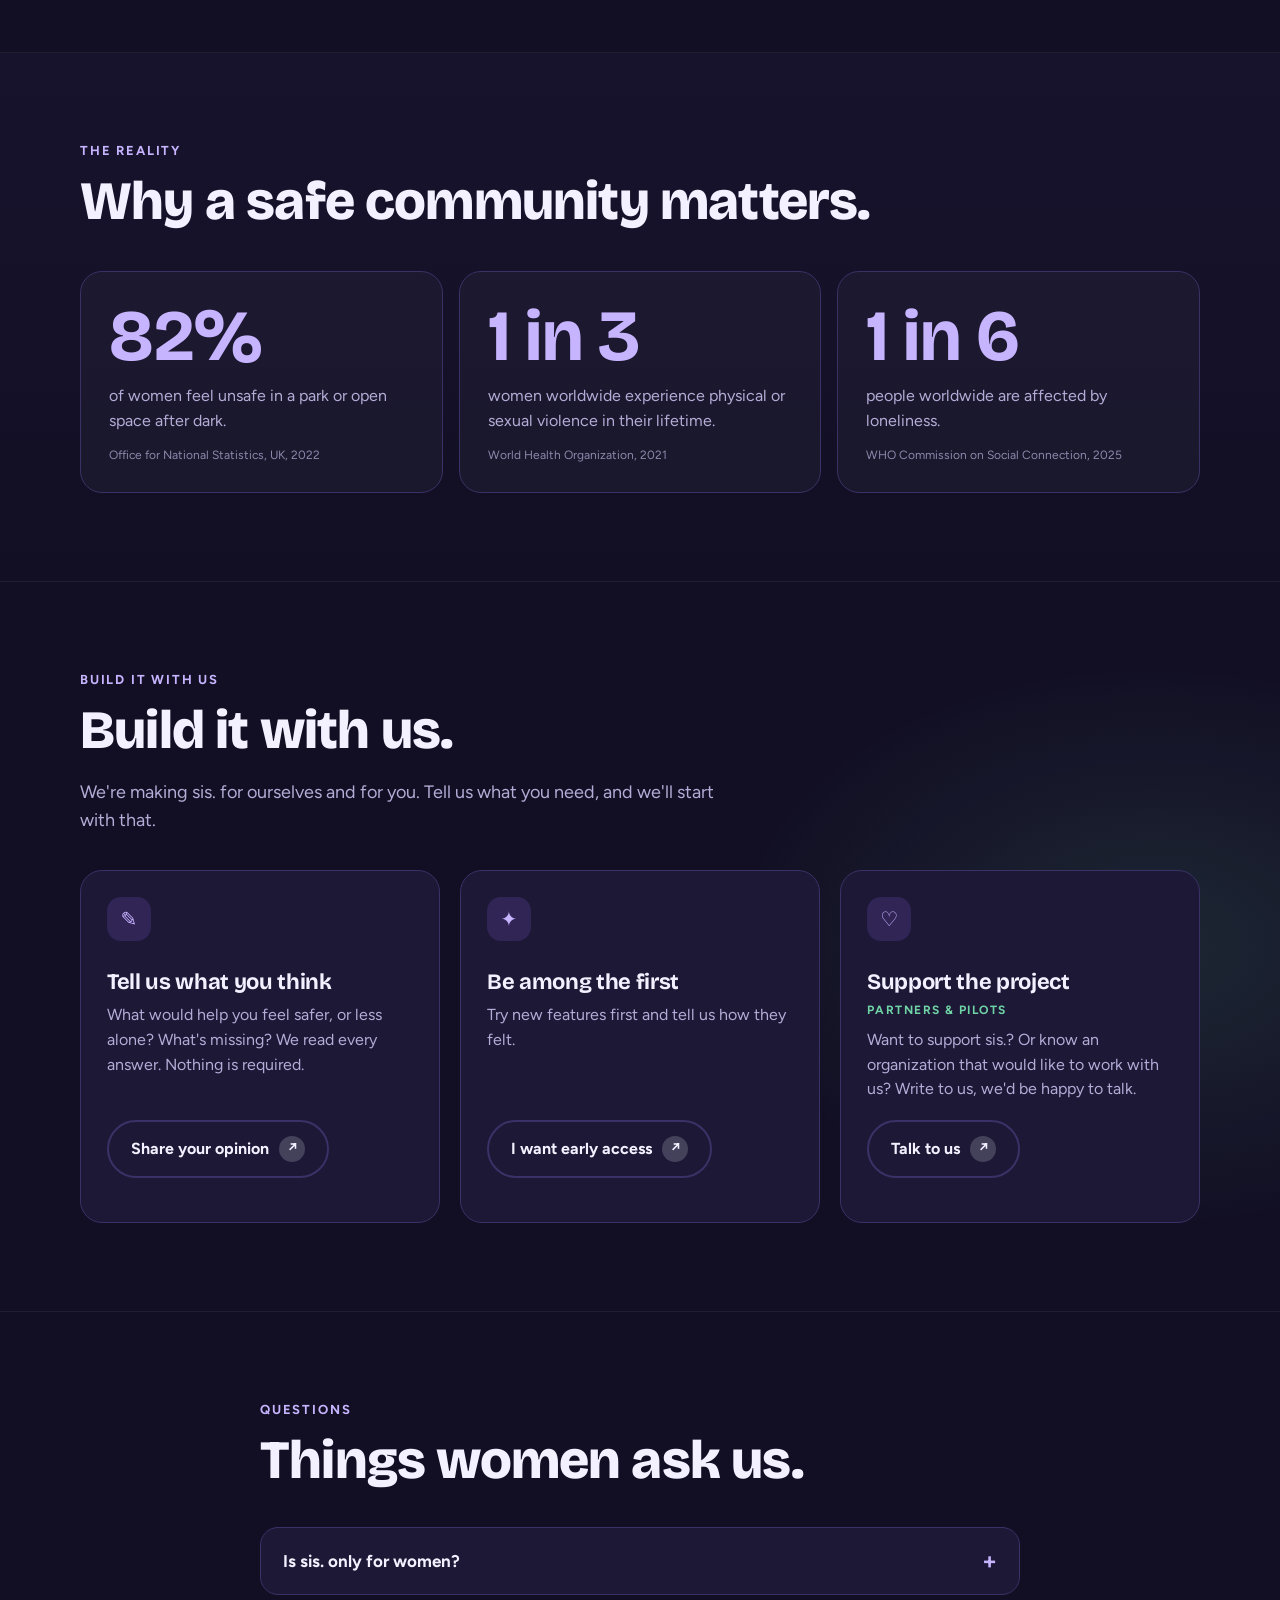
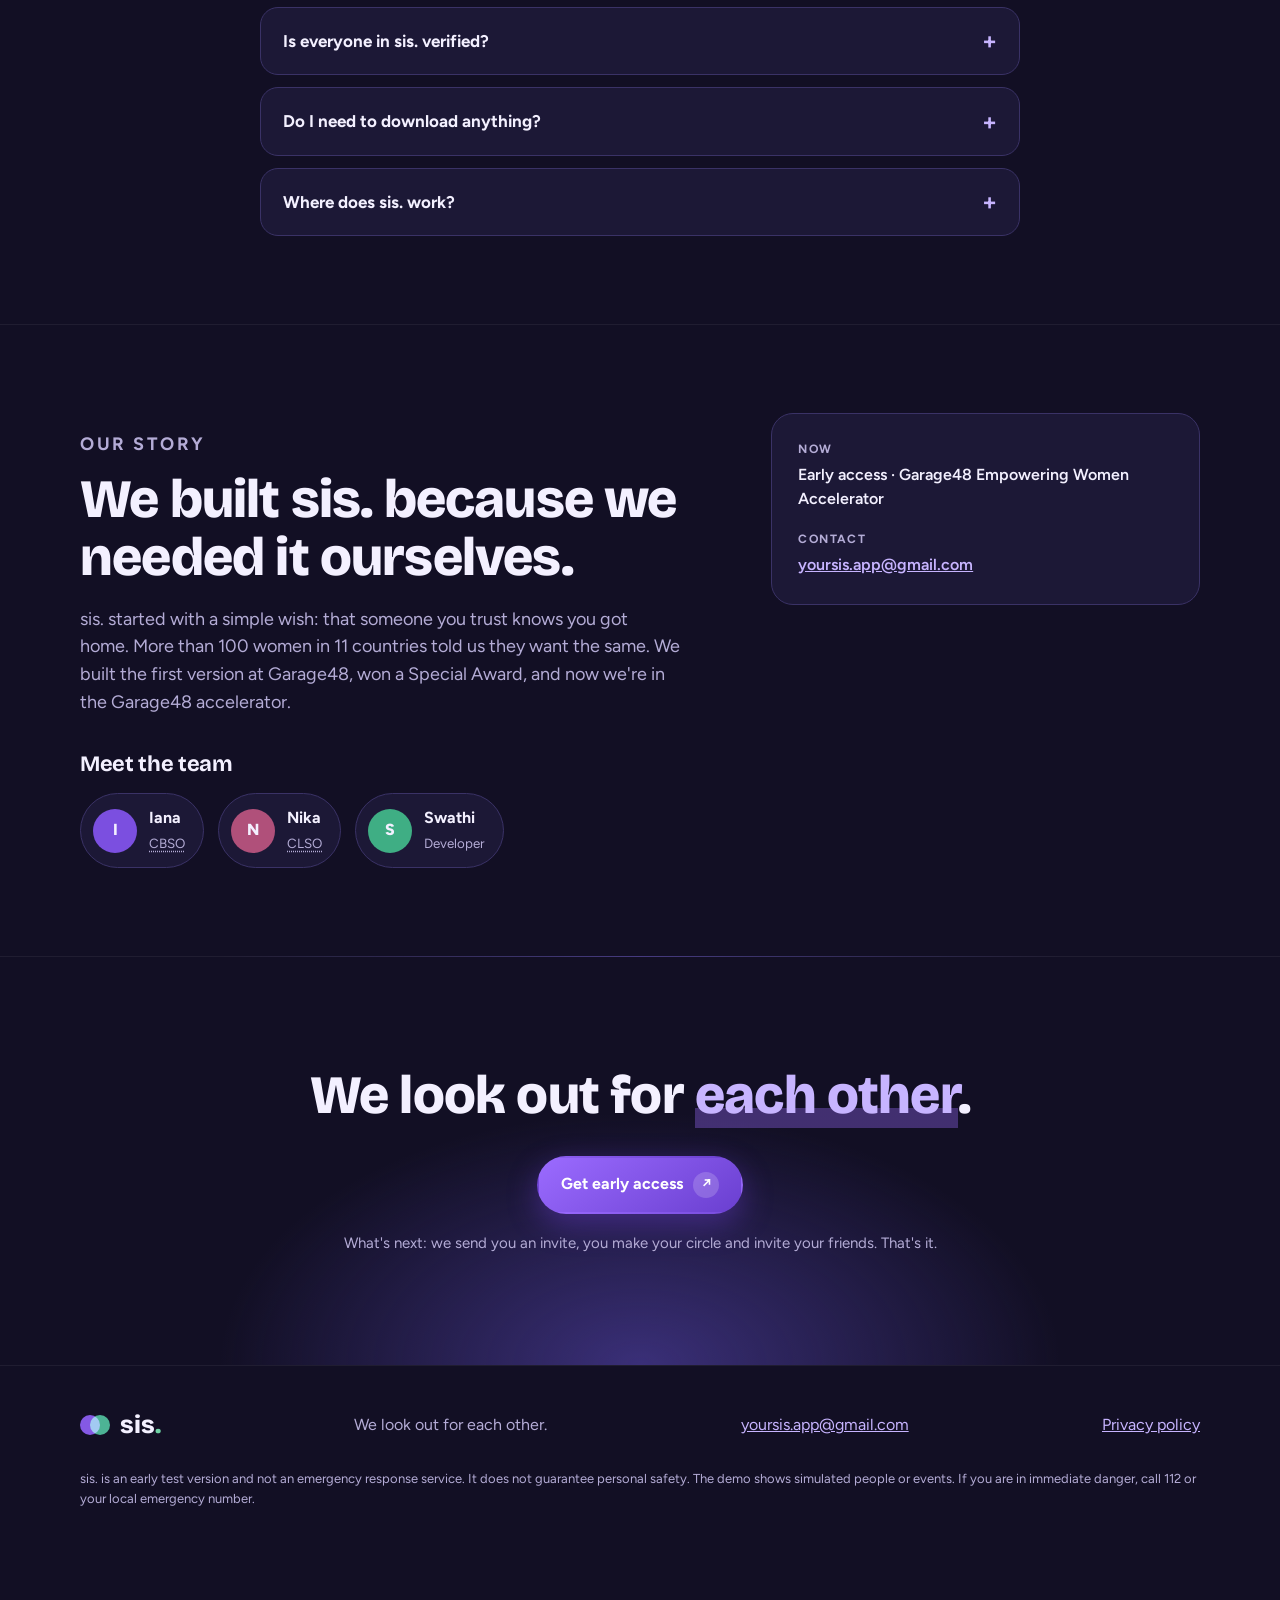
==== commit 8351f659: "Publish website from 7cd8231" ====
--- a/index.html
+++ b/index.html
@@ -4,12 +4,12 @@
   <meta charset="utf-8">
   <meta name="viewport" content="width=device-width, initial-scale=1, viewport-fit=cover">
   <meta name="theme-color" content="#120f24">
-  <meta name="description" content="sis. is an app only for women. Your friends, your sisters, your mum and other women nearby, in one place. We look out for each other.">
+  <meta name="description" content="sis. is an app only for women. Share your way home with the women you trust, warn each other about unsafe places, and know you're not on your own.">
   <meta property="og:type" content="website">
-  <meta property="og:title" content="sis. — your people, wherever you are">
+  <meta property="og:title" content="sis. — a community of women who've got your back">
   <meta property="og:description" content="An app only for women. We look out for each other. Special Award at Garage48 Empowering Women Hackathon.">
   <meta property="og:url" content="https://yoursis.app/">
-  <title>sis. — your people, wherever you are</title>
+  <title>sis. — a community of women who've got your back</title>
   <link rel="icon" type="image/svg+xml" href="./icon.svg">
   <link rel="preconnect" href="https://fonts.googleapis.com">
   <link rel="preconnect" href="https://fonts.gstatic.com" crossorigin>
@@ -44,8 +44,8 @@
       <div class="container hero-grid">
         <div class="hero-copy">
           <p class="kicker">Made by women, for women</p>
-          <h1 id="hero-title">Your people, <span class="hl">wherever you are.</span></h1>
-          <p class="lead">sis. is an app only for women. Your friends, your sisters, your mum and other women nearby, in one place. We look out for each other. You decide who sees your location, and when.</p>
+          <h1 id="hero-title">A community of women who've <span class="hl">got your back.</span></h1>
+          <p class="lead">sis. is an app only for women. Share your way home with the women you trust, warn each other about unsafe places, and know you're not on your own. You decide who sees your location, and when.</p>
           <div class="hero-actions">
             <a class="btn btn-primary" href="mailto:yoursis.app@gmail.com?subject=Early%20access%20to%20sis.">Get early access <span class="btn-arrow" aria-hidden="true">↗</span></a>
             <a class="btn btn-ghost" href="./demo/">Try the demo</a>
@@ -57,18 +57,10 @@
           </ul>
         </div>
 
-        <div class="phones" role="img" aria-label="Two sis. screens: a friend on her way home on the map, and a community chat where she lets everyone know she is home">
-          <div class="mock-phone"><div class="screen live live-map"><div class="sbar" aria-hidden="true"><span class="sb-time">9:41</span><span class="island"></span><span class="sb-ic"><svg viewBox="0 0 46 12" aria-hidden="true"><g fill="currentColor"><rect x="0" y="8" width="3" height="4" rx="1"/><rect x="4.5" y="6" width="3" height="6" rx="1"/><rect x="9" y="3.5" width="3" height="8.5" rx="1"/><rect x="13.5" y="1" width="3" height="11" rx="1"/><path d="M25.5 3.2a8.6 8.6 0 0 1 6 2.4l1.2-1.3a10.4 10.4 0 0 0-14.4 0l1.2 1.3a8.6 8.6 0 0 1 6-2.4Zm0 3.4a5 5 0 0 1 3.5 1.4l1.2-1.3a6.8 6.8 0 0 0-9.4 0l1.2 1.3a5 5 0 0 1 3.5-1.4Zm0 3.3a1.6 1.6 0 0 0-1.2.5l1.2 1.3 1.2-1.3a1.6 1.6 0 0 0-1.2-.5Z"/><rect x="34.5" y="1.5" width="9.5" height="9" rx="2.4" fill="none" stroke="currentColor" stroke-opacity=".45"/><rect x="36" y="3" width="6.5" height="6" rx="1.3"/><rect x="44.8" y="4.5" width="1.2" height="3" rx=".6" opacity=".45"/></g></svg></span></div>
-<div class="lv-top"><span class="lv-brand"><span class="lv-logo"><i></i><i></i></span><b>sis<s>.</s></b></span><em>Good evening, Iana</em></div>
-<div class="lv-map"><svg viewBox="0 0 100 216" preserveAspectRatio="xMidYMid slice" aria-hidden="true"><rect width="100" height="216" fill="#1d1a2b"/><rect x="-4" y="140" width="46" height="40" rx="4" fill="#1c2a27"/><rect x="70" y="20" width="36" height="34" rx="4" fill="#1c2a27"/><path d="M-4 200 Q40 178 104 200 L104 220 L-4 220Z" fill="#1b2740"/><g fill="none" stroke="#2a2740" stroke-width="5.5" stroke-linecap="round"><path d="M-4 84 L104 70"/><path d="M28 -4 L44 220"/><path d="M-4 150 L104 118"/><path d="M78 -4 L66 220"/></g><g fill="none" stroke="#3a3656" stroke-width="3.6" stroke-linecap="round"><path d="M-4 84 L104 70"/><path d="M28 -4 L44 220"/><path d="M-4 150 L104 118"/><path d="M78 -4 L66 220"/></g><g fill="none" stroke="#2f2b48" stroke-width="1.6"><path d="M-4 40 L104 30"/><path d="M-4 112 L104 98"/><path d="M8 -4 L14 220"/><path d="M92 -4 L88 220"/></g></svg>
-<i class="lv-ring"></i><i class="lv-me"></i>
-<i class="lv-sis s1"><b>A</b><em>Anna</em></i><i class="lv-sis s2"><b>M</b></i>
-<i class="lv-hz h1">!</i><i class="lv-hz h2">L</i><i class="lv-hz h3">E</i>
-<div class="lv-chip"><u></u>Anna is walking home</div>
-<div class="lv-btns"><i><svg viewBox="0 0 24 24" fill="none" stroke="currentColor" stroke-width="2" stroke-linecap="round" stroke-linejoin="round" aria-hidden="true"><path d="M12 5v14M5 12h14"/></svg></i><i><svg viewBox="0 0 24 24" fill="none" stroke="currentColor" stroke-width="2" stroke-linecap="round" stroke-linejoin="round" aria-hidden="true"><path d="M12 20s-7-4.5-7-10a4 4 0 0 1 7-2.5A4 4 0 0 1 19 10c0 5.5-7 10-7 10Z"/></svg></i><i><svg viewBox="0 0 24 24" fill="none" stroke="currentColor" stroke-width="2" stroke-linecap="round" stroke-linejoin="round" aria-hidden="true"><path d="M5 16V11l2-5h10l2 5v5M3 16h18M7 19v-3M17 19v-3"/></svg></i><i><svg viewBox="0 0 24 24" fill="none" stroke="currentColor" stroke-width="2" stroke-linecap="round" stroke-linejoin="round" aria-hidden="true"><path d="M5 4h4l2 5-2.5 1.5a11 11 0 0 0 5 5L15 13l5 2v4a2 2 0 0 1-2 2A16 16 0 0 1 3 6a2 2 0 0 1 2-2Z"/></svg></i></div>
-<div class="lv-walk">Walk me home</div>
-<div class="lv-tabs"><span class="on">Home</span><span>Places</span><span class="sos">SOS</span><span>Community</span><span>Me</span></div></div></div></div>
-          <div class="mock-phone"><div class="screen live live-chat"><div class="sbar" aria-hidden="true"><span class="sb-time">9:41</span><span class="island"></span><span class="sb-ic"><svg viewBox="0 0 46 12" aria-hidden="true"><g fill="currentColor"><rect x="0" y="8" width="3" height="4" rx="1"/><rect x="4.5" y="6" width="3" height="6" rx="1"/><rect x="9" y="3.5" width="3" height="8.5" rx="1"/><rect x="13.5" y="1" width="3" height="11" rx="1"/><path d="M25.5 3.2a8.6 8.6 0 0 1 6 2.4l1.2-1.3a10.4 10.4 0 0 0-14.4 0l1.2 1.3a8.6 8.6 0 0 1 6-2.4Zm0 3.4a5 5 0 0 1 3.5 1.4l1.2-1.3a6.8 6.8 0 0 0-9.4 0l1.2 1.3a5 5 0 0 1 3.5-1.4Zm0 3.3a1.6 1.6 0 0 0-1.2.5l1.2 1.3 1.2-1.3a1.6 1.6 0 0 0-1.2-.5Z"/><rect x="34.5" y="1.5" width="9.5" height="9" rx="2.4" fill="none" stroke="currentColor" stroke-opacity=".45"/><rect x="36" y="3" width="6.5" height="6" rx="1.3"/><rect x="44.8" y="4.5" width="1.2" height="3" rx=".6" opacity=".45"/></g></svg></span></div><div class="lv-top"><span class="lv-brand"><span class="lv-logo"><i></i><i></i></span><b>sis<s>.</s></b></span></div><div class="lv-bg"><div class="lv-h1">Community</div><p class="lv-p">Talk, ask, share. Meet up only if you want to.</p><div class="lv-seg"><span class="on">Events</span><span>Topics</span><span>Chats</span></div><div class="lv-ev"><div class="db"><b>24</b><span>Nov</span></div><div class="lv-evb"><h5>Evening walk, Kalamaja</h5><p>18:00 &middot; Balti jaam</p><div class="lv-evf"><span>6 going</span><em><svg viewBox="0 0 24 24" fill="none" stroke="currentColor" stroke-width="2" stroke-linecap="round" stroke-linejoin="round" aria-hidden="true"><path d="M5 12.5l4.5 4.5L19 7.5"/></svg>I&rsquo;m in</em></div></div></div><i class="lv-fab"><svg viewBox="0 0 24 24" fill="none" stroke="currentColor" stroke-width="2" stroke-linecap="round" stroke-linejoin="round" aria-hidden="true"><path d="M12 5v14M5 12h14"/></svg></i></div><div class="lv-scrim"></div><div class="lv-note"><i><svg viewBox="0 0 24 24" fill="none" stroke="currentColor" stroke-width="2" stroke-linecap="round" stroke-linejoin="round" aria-hidden="true"><path d="M5 12.5l4.5 4.5L19 7.5"/></svg></i><span><small>sis. &middot; now</small><b>Anna is home safe</b></span></div><div class="lv-sheet"><i class="grab"></i><div class="lv-sh"><b>Evening walk, Kalamaja</b><i><svg viewBox="0 0 24 24" fill="none" stroke="currentColor" stroke-width="2" stroke-linecap="round" stroke-linejoin="round" aria-hidden="true"><path d="M6 6l12 12M18 6L6 18"/></svg></i></div><p class="lv-sub">6 going</p><div class="lv-chat"><div class="lv-b m1"><div class="who">Mia &middot; 2 h ago</div><p>Great walk tonight, girls!</p><div class="tn"><u>Reply</u><u>Report</u><u>Message</u></div></div><div class="lv-b m2"><div class="who">Anna &middot; 1 h ago</div><p>Heading home, sharing my walk</p><div class="tn"><u>Reply</u><u>Report</u><u>Message</u></div></div><div class="lv-b me m3"><div class="who">You &middot; just now</div><p>Text us when you&rsquo;re in!</p><div class="tn"><u>Reply</u><u>Delete</u></div></div><div class="lv-b m4"><div class="who">Sofia &middot; just now</div><p>Almost home too, 10 min left</p><div class="tn"><u>Reply</u><u>Report</u><u>Message</u></div></div><div class="lv-b me m5"><div class="who">You &middot; just now</div><p>I can see you're on your way</p><div class="tn"><u>Reply</u><u>Delete</u></div></div></div></div><div class="lv-input"><span>Message<em class="lv-d d1">Text us when you&rsquo;re in!</em><em class="lv-d d2">I can see you're on your way</em></span><b>Send</b></div><p class="lv-hint">No links, @handles or phone numbers here. Stay safe and keep chatting in sis.</p><div class="lv-kb" aria-hidden="true"><div class="r"><i>q</i><i>w</i><i>e</i><i>r</i><i>t</i><i>y</i><i>u</i><i>i</i><i>o</i><i>p</i></div><div class="r r2"><i>a</i><i>s</i><i>d</i><i>f</i><i>g</i><i>h</i><i>j</i><i>k</i><i>l</i></div><div class="r"><i class="w">&#8679;</i><i>z</i><i>x</i><i>c</i><i>v</i><i>b</i><i>n</i><i>m</i><i class="w">&#9003;</i></div><div class="r"><i class="w2">123</i><i class="sp">space</i><i class="w3">return</i></div></div></div></div>
+        <div class="phones">
+          <div class="mock-phone demo-phone"><div class="screen"><iframe src="./demo/?embed=1" title="sis. demo: tap around, everything in it is made up" loading="lazy" allow="" referrerpolicy="no-referrer"></iframe></div></div>
+          <div class="mock-phone" role="img" aria-label="A sis. community chat where a friend lets everyone know she is home"><div class="screen live live-chat"><div class="sbar" aria-hidden="true"><span class="sb-time">9:41</span><span class="island"></span><span class="sb-ic"><svg viewBox="0 0 46 12" aria-hidden="true"><g fill="currentColor"><rect x="0" y="8" width="3" height="4" rx="1"/><rect x="4.5" y="6" width="3" height="6" rx="1"/><rect x="9" y="3.5" width="3" height="8.5" rx="1"/><rect x="13.5" y="1" width="3" height="11" rx="1"/><path d="M25.5 3.2a8.6 8.6 0 0 1 6 2.4l1.2-1.3a10.4 10.4 0 0 0-14.4 0l1.2 1.3a8.6 8.6 0 0 1 6-2.4Zm0 3.4a5 5 0 0 1 3.5 1.4l1.2-1.3a6.8 6.8 0 0 0-9.4 0l1.2 1.3a5 5 0 0 1 3.5-1.4Zm0 3.3a1.6 1.6 0 0 0-1.2.5l1.2 1.3 1.2-1.3a1.6 1.6 0 0 0-1.2-.5Z"/><rect x="34.5" y="1.5" width="9.5" height="9" rx="2.4" fill="none" stroke="currentColor" stroke-opacity=".45"/><rect x="36" y="3" width="6.5" height="6" rx="1.3"/><rect x="44.8" y="4.5" width="1.2" height="3" rx=".6" opacity=".45"/></g></svg></span></div><div class="lv-top"><span class="lv-brand"><span class="lv-logo"><i></i><i></i></span><b>sis<s>.</s></b></span></div><div class="lv-bg"><div class="lv-h1">Community</div><p class="lv-p">Talk, ask, share. Meet up only if you want to.</p><div class="lv-seg"><span class="on">Events</span><span>Topics</span><span>Chats</span></div><div class="lv-ev"><div class="db"><b>24</b><span>Nov</span></div><div class="lv-evb"><h5>Evening walk, Kalamaja</h5><p>18:00 &middot; Balti jaam</p><div class="lv-evf"><span>6 going</span><em><svg viewBox="0 0 24 24" fill="none" stroke="currentColor" stroke-width="2" stroke-linecap="round" stroke-linejoin="round" aria-hidden="true"><path d="M5 12.5l4.5 4.5L19 7.5"/></svg>I&rsquo;m in</em></div></div></div><i class="lv-fab"><svg viewBox="0 0 24 24" fill="none" stroke="currentColor" stroke-width="2" stroke-linecap="round" stroke-linejoin="round" aria-hidden="true"><path d="M12 5v14M5 12h14"/></svg></i></div><div class="lv-scrim"></div><div class="lv-note"><i><svg viewBox="0 0 24 24" fill="none" stroke="currentColor" stroke-width="2" stroke-linecap="round" stroke-linejoin="round" aria-hidden="true"><path d="M5 12.5l4.5 4.5L19 7.5"/></svg></i><span><small>sis. &middot; now</small><b>Anna is home safe</b></span></div><div class="lv-sheet"><i class="grab"></i><div class="lv-sh"><b>Evening walk, Kalamaja</b><i><svg viewBox="0 0 24 24" fill="none" stroke="currentColor" stroke-width="2" stroke-linecap="round" stroke-linejoin="round" aria-hidden="true"><path d="M6 6l12 12M18 6L6 18"/></svg></i></div><p class="lv-sub">6 going</p><div class="lv-chat"><div class="lv-b m1"><div class="who">Mia &middot; 2 h ago</div><p>Great walk tonight, girls!</p><div class="tn"><u>Reply</u><u>Report</u><u>Message</u></div></div><div class="lv-b m2"><div class="who">Anna &middot; 1 h ago</div><p>Heading home, sharing my walk</p><div class="tn"><u>Reply</u><u>Report</u><u>Message</u></div></div><div class="lv-b me m3"><div class="who">You &middot; just now</div><p>Text us when you&rsquo;re in!</p><div class="tn"><u>Reply</u><u>Delete</u></div></div><div class="lv-b m4"><div class="who">Sofia &middot; just now</div><p>Almost home too, 10 min left</p><div class="tn"><u>Reply</u><u>Report</u><u>Message</u></div></div><div class="lv-b me m5"><div class="who">You &middot; just now</div><p>I can see you're on your way</p><div class="tn"><u>Reply</u><u>Delete</u></div></div></div></div><div class="lv-input"><span>Message<em class="lv-d d1">Text us when you&rsquo;re in!</em><em class="lv-d d2">I can see you're on your way</em></span><b>Send</b></div><p class="lv-hint">No links, @handles or phone numbers here. Stay safe and keep chatting in sis.</p><div class="lv-kb" aria-hidden="true"><div class="r"><i>q</i><i>w</i><i>e</i><i>r</i><i>t</i><i>y</i><i>u</i><i>i</i><i>o</i><i>p</i></div><div class="r r2"><i>a</i><i>s</i><i>d</i><i>f</i><i>g</i><i>h</i><i>j</i><i>k</i><i>l</i></div><div class="r"><i class="w">&#8679;</i><i>z</i><i>x</i><i>c</i><i>v</i><i>b</i><i>n</i><i>m</i><i class="w">&#9003;</i></div><div class="r"><i class="w2">123</i><i class="sp">space</i><i class="w3">return</i></div></div></div></div>
+          <p class="demo-note">This is a live demo with made-up people. Tap around.</p>
         </div>
       </div>
     </section>
@@ -78,7 +70,7 @@
       <div class="container">
         <p class="eyebrow">Why sis.</p>
         <h2 id="why-title" class="display">When your people are far away.</h2>
-        <p class="section-lead">Sharing your location with your mum or a friend helps. But if something happens and they're in another city, they can't do much. In sis. there are also women near you, so you're not on your own.</p>
+        <p class="section-lead">Sharing your location with your mum or a friend helps. But if something happens and they're in another city, they can't do much. In sis. you also have a community of women, so you're not on your own.</p>
         <div class="split">
           <article class="persona">
             <p class="persona-who">If you go out with friends</p>
@@ -88,7 +80,7 @@
           <article class="persona">
             <p class="persona-who">If you've just moved, or you're travelling</p>
             <p class="persona-quote">"New city. I don't know anyone here."</p>
-            <p>Your friends are far away. In sis. you find women nearby, so you always have someone to ask.</p>
+            <p>Your friends are far away. In sis. you can find women's circles and women nearby, so there's someone to ask.</p>
           </article>
         </div>
       </div>
@@ -117,7 +109,7 @@
           <div>
             <p class="nearby-when">Warn other women</p>
             <h3>Marks on the map</h3>
-            <p>Saw a drunk group, someone following women, or a street with no lights? Put a mark on the map. Other women see it and can choose another way. Marks about people disappear after a few hours, marks about streets stay longer. If it's gone, women tap "Gone now" and the mark is removed.</p>
+            <p>Saw a drunk group, someone following women, or a street with no lights? Put a mark on the map. Other women see it and can take another way. Marks about people disappear after a few hours, marks about streets stay longer. If a mark is gone, women tap "Gone now", and when enough of them do, it's removed.</p>
           </div>
           <div class="hzmap" aria-hidden="true">
             <span class="road r1"></span><span class="road r2"></span><span class="road r3"></span>
@@ -131,7 +123,7 @@
           <div>
             <p class="nearby-when">When your friends are far</p>
             <h3>Sisters nearby <span class="tag">early access</span></h3>
-            <p>See which women from your circles are near you right now. If you send an SOS, they get a message. It opens to everyone only after identity verification.</p>
+            <p>See which women from your circles are close to you right now, and write to her if you need someone. We'll open it to all women after identity verification.</p>
           </div>
           <div class="radar" aria-hidden="true">
             <span class="ring"></span><span class="ring r2"></span>
@@ -143,9 +135,9 @@
         </article>
         <div class="feature-grid six">
           <article class="feature"><span class="f-ic" aria-hidden="true">♡</span><h3>My circle</h3><p>Your friends on one map. One tap to say "on my way" or "I'm home".</p></article>
-          <article class="feature"><span class="f-ic" aria-hidden="true">↗</span><h3>Walk me home</h3><p>Turn it on when you head home. sis. sees when you get there and tells your circle you're home. If you're late and don't answer, they get an alert.</p></article>
-          <article class="feature"><span class="f-ic" aria-hidden="true">⇢</span><h3>Taxi or date</h3><p>The same for a taxi ride or a first date. Your circle knows where you went and when you checked in.</p></article>
-          <article class="feature"><span class="f-ic" aria-hidden="true">✦</span><h3>SOS and fake call</h3><p>Hold SOS for two seconds and your circle sees where you are. Need a reason to leave? Turn on a fake call.</p></article>
+          <article class="feature"><span class="f-ic" aria-hidden="true">↗</span><h3>Walk me home</h3><p>Turn it on when you head home. sis. notices when you get there and tells your circle you're home. If you're late and don't answer, they get an alert.</p></article>
+          <article class="feature"><span class="f-ic" aria-hidden="true">⇢</span><h3>Taxi or date</h3><p>The same for a taxi ride or a first date. Your circle knows you're on your way, and when you've arrived.</p></article>
+          <article class="feature"><span class="f-ic" aria-hidden="true">✦</span><h3>SOS and fake call</h3><p>Hold SOS for two seconds. Your circle gets a message and sees where you are. Need a reason to leave? Turn on a fake call.</p></article>
           <article class="feature"><span class="f-ic" aria-hidden="true">⌂</span><h3>Places rated by women</h3><p>How safe a bar, café or street felt to other women.</p></article>
           <article class="feature"><span class="f-ic" aria-hidden="true">◌</span><h3>Community</h3><p>Events, topics and chats. Talk, ask, share. Meet up only if you want to.</p></article>
         </div>
@@ -175,7 +167,7 @@
               <div class="route" aria-hidden="true"><span class="dot"></span><span class="pin">⌂</span></div>
               <p class="done" aria-hidden="true">✓ Your circle knows. Sharing stopped.</p>
             </div>
-            <p class="vs-foot">One tap, and your friends know you're home.</p>
+            <p class="vs-foot">sis. tells your friends you're home.</p>
           </div>
         </div>
         <div class="table-wrap" role="region" aria-label="Comparison, scroll sideways" tabindex="0">
@@ -183,7 +175,7 @@
             <thead><tr><th scope="col"></th><th scope="col" class="us">sis.</th><th scope="col">Location apps</th><th scope="col">Group chats</th></tr></thead>
             <tbody>
               <tr><th scope="row">Your location</th><td class="us" data-l="sis.">Only when you decide</td><td data-l="Location apps">Often always on</td><td data-l="Group chats">A pin sent by hand</td></tr>
-              <tr><th scope="row">Knows you're home</th><td class="us" data-l="sis.">One tap</td><td data-l="Location apps">Yes</td><td data-l="Group chats">If you remember</td></tr>
+              <tr><th scope="row">Knows you're home</th><td class="us" data-l="sis.">Automatic</td><td data-l="Location apps">Yes</td><td data-l="Group chats">If you remember</td></tr>
               <tr><th scope="row">Someone near when friends are far</th><td class="us" data-l="sis.">Early access</td><td data-l="Location apps">No</td><td data-l="Group chats">No</td></tr>
               <tr><th scope="row">SOS to your circle</th><td class="us" data-l="sis.">Yes</td><td data-l="Location apps">Sometimes, often paid</td><td data-l="Group chats">No</td></tr>
             </tbody>
@@ -203,7 +195,7 @@
             <li>Only the women you choose can see you.</li>
             <li>When you're home, sharing stops and your location is deleted.</li>
             <li>You can leave and delete your account anytime.</li>
-            <li>Coming soon: identity checks, for example with Smart-ID.</li>
+            <li>Coming soon: identity verification, for example with Smart-ID or Veriff.</li>
           </ul>
           <div class="honest"><p class="honest-big">We can't make the world safe.</p><p class="honest-sub">But we can make sure you're not alone in it.</p><p>sis. is not an emergency service. If you're in danger, call 112. We're still early and some things will break. Tell us and we'll fix them.</p></div>
         </div>
@@ -229,7 +221,7 @@
       <div class="container">
         <p class="eyebrow">Build it with us</p>
         <h2 id="next-title" class="display">Build it with us.</h2>
-        <p class="section-lead">We're making sis. for ourselves and for you. Tell us what you need, and we'll build it.</p>
+        <p class="section-lead">We're making sis. for ourselves and for you. Tell us what you need, and we'll start with that.</p>
         <div class="help-grid">
           <article class="help"><span class="f-ic" aria-hidden="true">✎</span><h3>Tell us what you think</h3><p>What would help you feel safer, or less alone? What's missing? We read every answer. Nothing is required.</p><a class="btn btn-ghost" href="https://tally.so/r/4a7DrO" target="_blank" rel="noopener">Share your opinion <span class="btn-arrow" aria-hidden="true">↗</span></a></article>
           <article class="help"><span class="f-ic" aria-hidden="true">✦</span><h3>Be among the first</h3><p>Try new features first and tell us how they felt.</p><a class="btn btn-ghost" href="mailto:yoursis.app@gmail.com?subject=Early%20access%20to%20sis.">I want early access <span class="btn-arrow" aria-hidden="true">↗</span></a></article>
@@ -256,7 +248,7 @@
       <div class="container about-grid">
         <div>
           <p class="eyebrow">Our story</p>
-          <h2 id="about-title" class="display">Built by women who need it too.</h2>
+          <h2 id="about-title" class="display">We built sis. because we needed it ourselves.</h2>
           <p>sis. started with a simple wish: that someone you trust knows you got home. More than 100 women in 11 countries told us they want the same. We built the first version at Garage48, won a Special Award, and now we're in the Garage48 accelerator.</p>
           <h3 class="sub">Meet the team</h3>
           <!-- CONTENT TO ADD: team photos, roles and LinkedIn links. -->
@@ -289,7 +281,7 @@
         <span class="brand-symbol" aria-hidden="true"><span></span><span></span></span>
         <span>sis<span class="brand-period">.</span></span>
       </a>
-      <p>Safe place. Safe people. Safe app.</p>
+      <p>We look out for each other.</p>
       <a href="mailto:yoursis.app@gmail.com">yoursis.app@gmail.com</a>
       <a href="./privacy/">Privacy policy</a>
     </div>
--- a/landing.css
+++ b/landing.css
@@ -486,8 +486,7 @@
 
 
 /* Marks on the map (hazards) */
-.hz-block { border-color: #C98A12; background: linear-gradient(135deg, rgba(201,138,18,.14), rgba(207,53,64,.12)); }
-.hz-block .nearby-when { color: #F0B84A; }
+.hz-block { background: linear-gradient(135deg, rgba(155,107,255,.16), rgba(111,211,165,.10)); }
 .hzmap { position: relative; height: 200px; border-radius: 18px; background: #1d1a2b; overflow: hidden; }
 .hzmap .road { position: absolute; background: #3a3656; border-radius: 4px; }
 .hzmap .r1 { left: -10%; top: 38%; width: 120%; height: 8px; transform: rotate(-8deg); }
@@ -519,3 +518,20 @@
 .tip::after { content: attr(data-tip); position: absolute; left: 50%; bottom: calc(100% + 8px); transform: translate(-50%, 4px); white-space: nowrap; padding: 6px 10px; border-radius: 10px; background: #fff; color: var(--night); font-size: 13px; font-weight: 700; opacity: 0; pointer-events: none; transition: opacity .15s, transform .15s; z-index: 2; }
 .tip:hover::after, .tip:focus::after { opacity: 1; transform: translate(-50%, 0); }
 @media (prefers-reduced-motion: reduce) { .tip::after { transition: none; } }
+
+/* Hero phones: a live demo (the /demo/ app in a frame) next to the animated chat */
+.phones { position: static; display: flex; flex-wrap: wrap; gap: 16px; align-items: flex-start; justify-content: flex-end; width: 100%; max-width: 560px; margin: 0 0 0 auto; padding: 0; aspect-ratio: auto; overflow: visible; }
+.phones .mock-phone { position: static; width: calc(50% - 8px); flex: none; filter: none; }
+.demo-phone .screen { background: #131021; }
+.demo-phone iframe { display: block; width: 100%; height: 100%; border: 0; background: #131021; }
+@supports (scale: tan(atan2(1px, 1px))) {
+  .demo-phone iframe { width: 390px; height: 844px; transform-origin: 0 0; scale: tan(atan2(100cqw, 390px)); }
+}
+.demo-note { order: 3; width: 100%; margin: 4px 0 0; text-align: center; font-size: 14px; color: var(--muted); }
+@media (min-width: 901px) { .hero-grid { grid-template-columns: 1.05fr .95fr; } }
+@media (max-width: 900px) { .phones { justify-content: center; margin: 0 auto; } }
+@media (max-width: 640px) {
+  .phones .mock-phone + .mock-phone { display: none; }
+  .phones .mock-phone { width: min(340px, 100%); }
+  .demo-phone iframe { width: 100%; height: 100%; scale: none; }
+}
